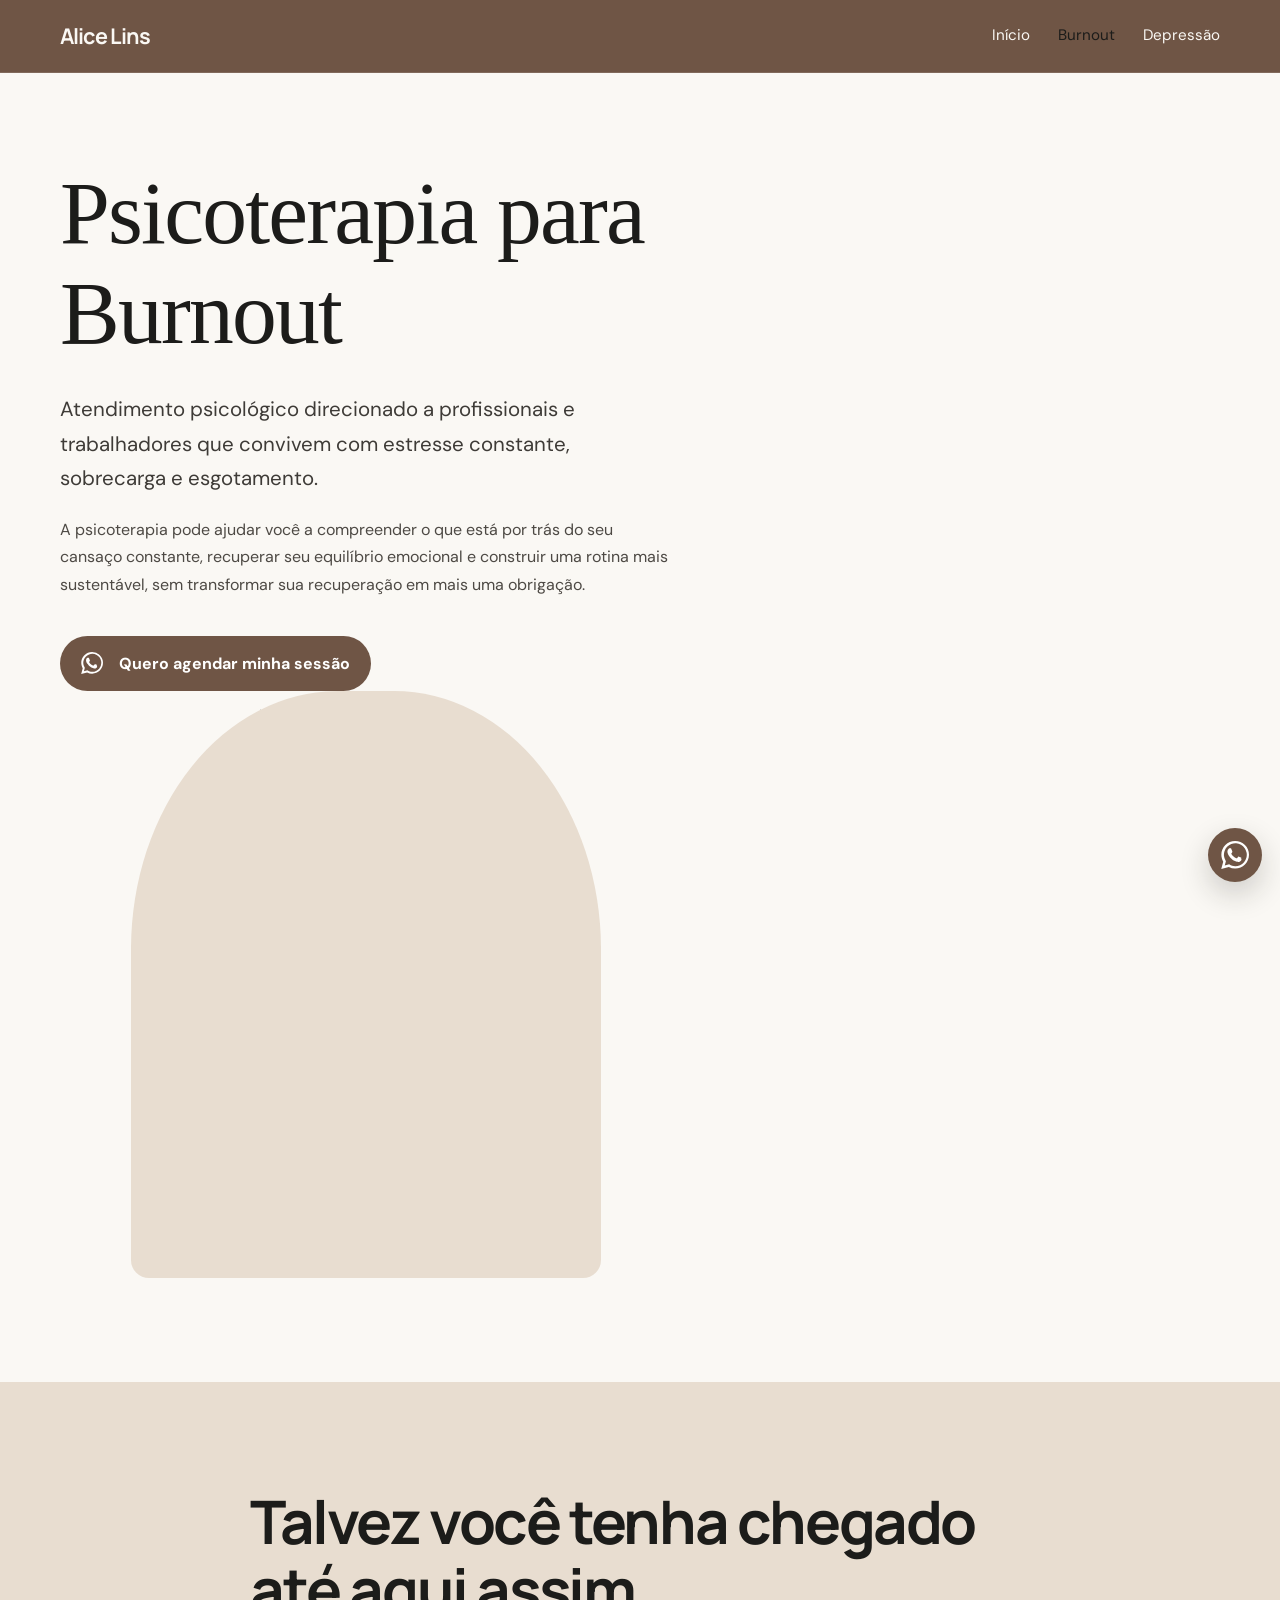
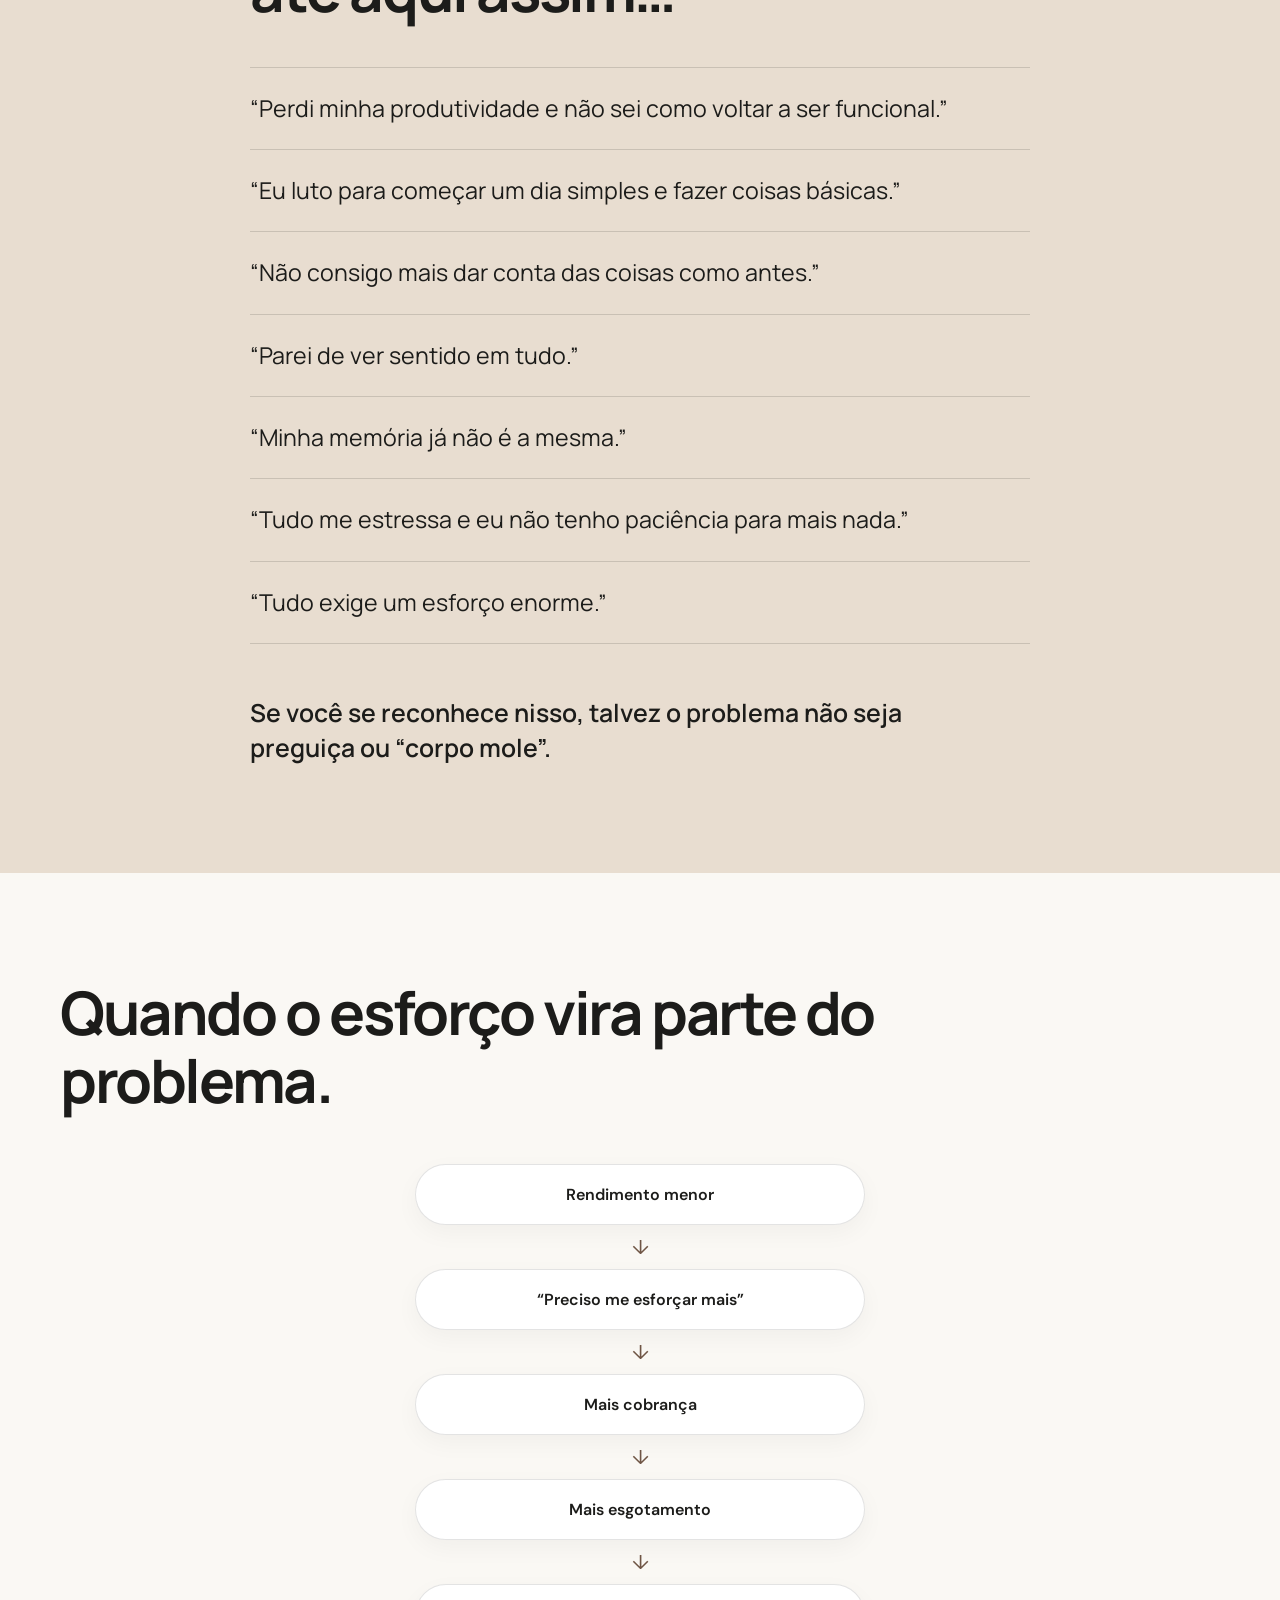
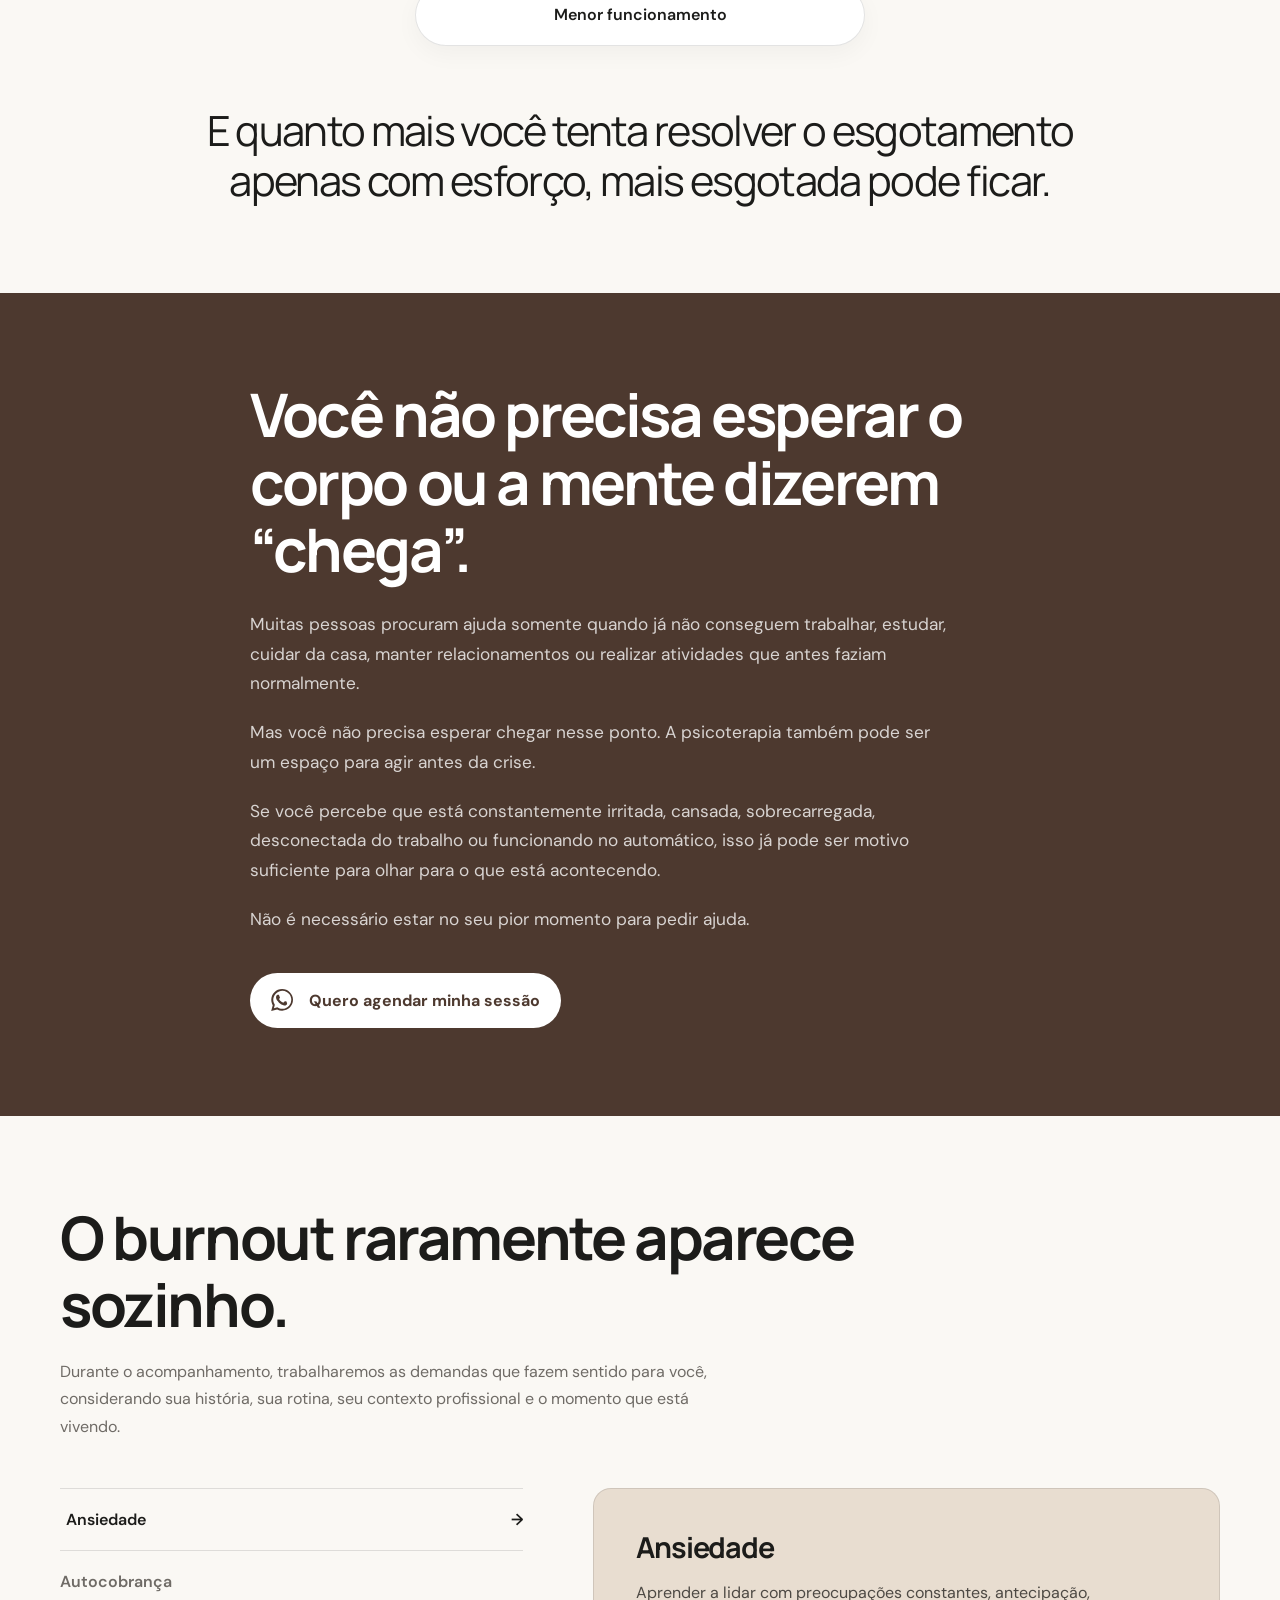
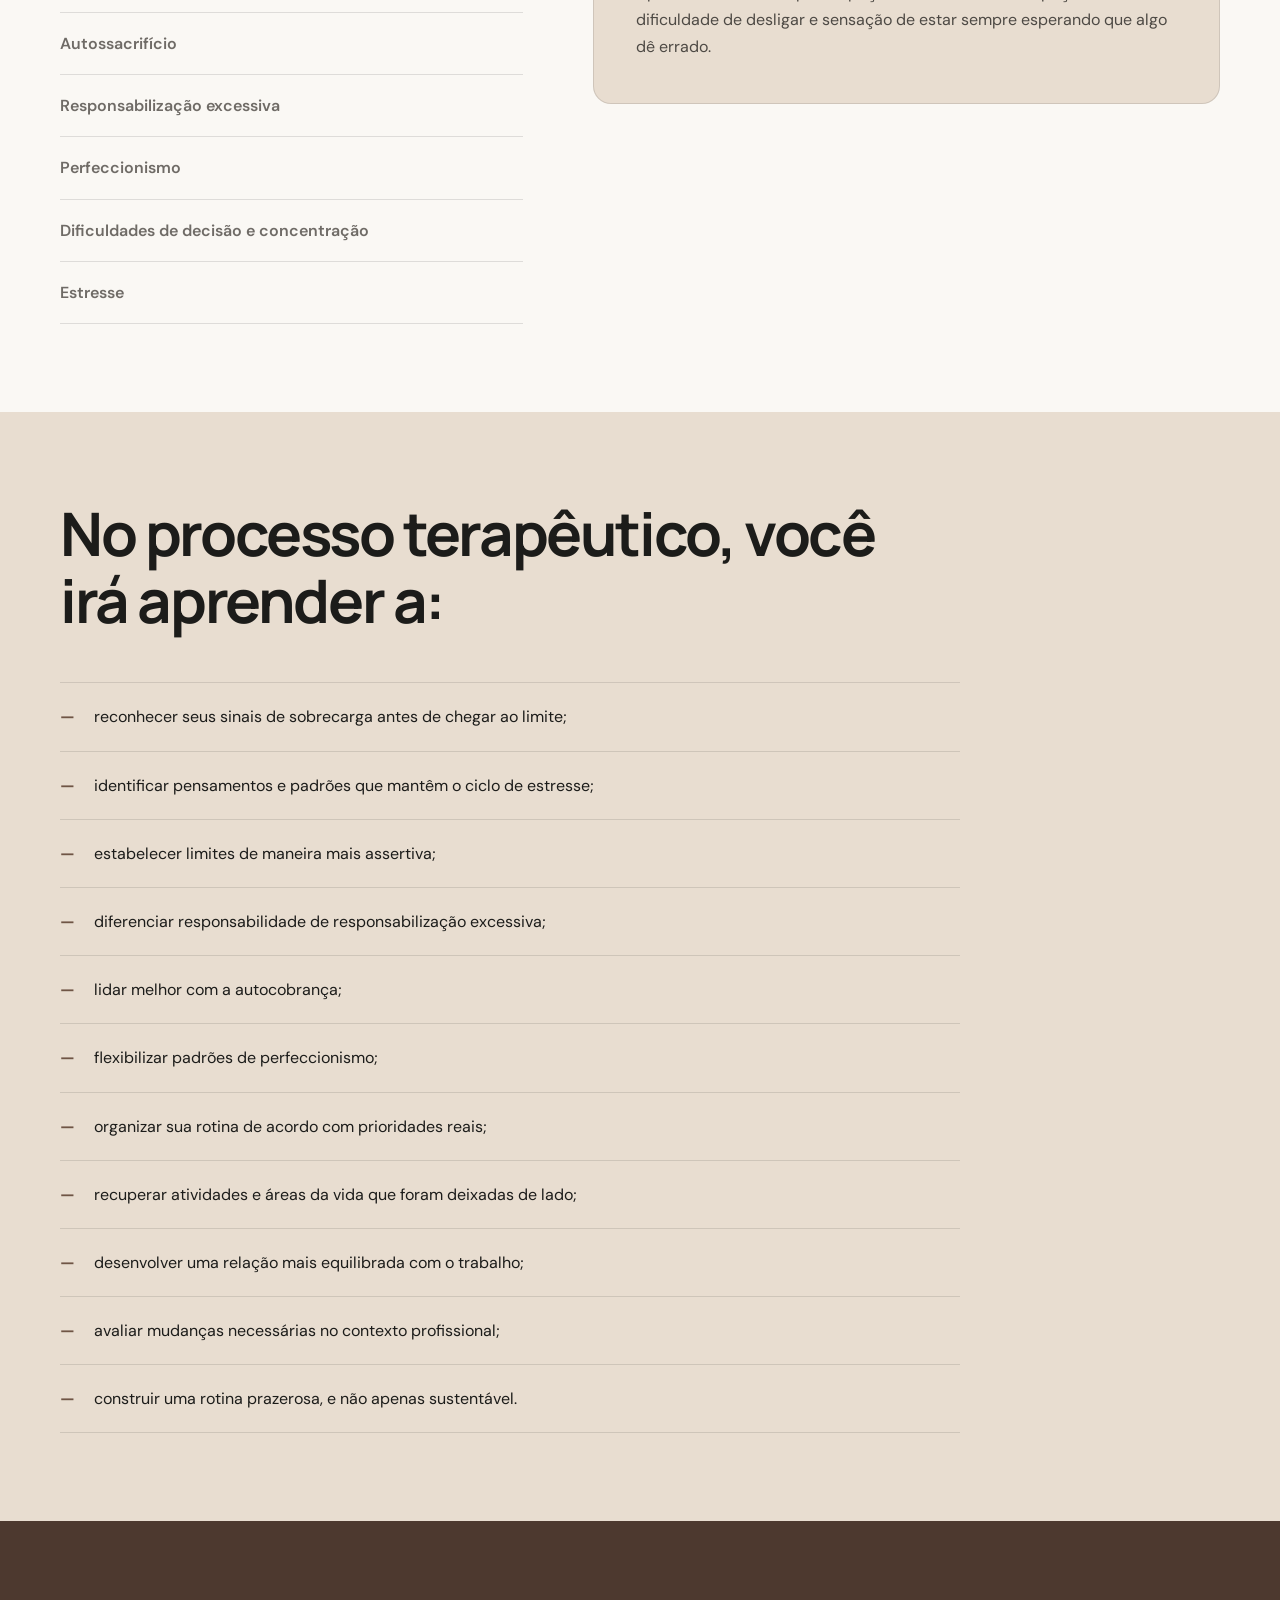
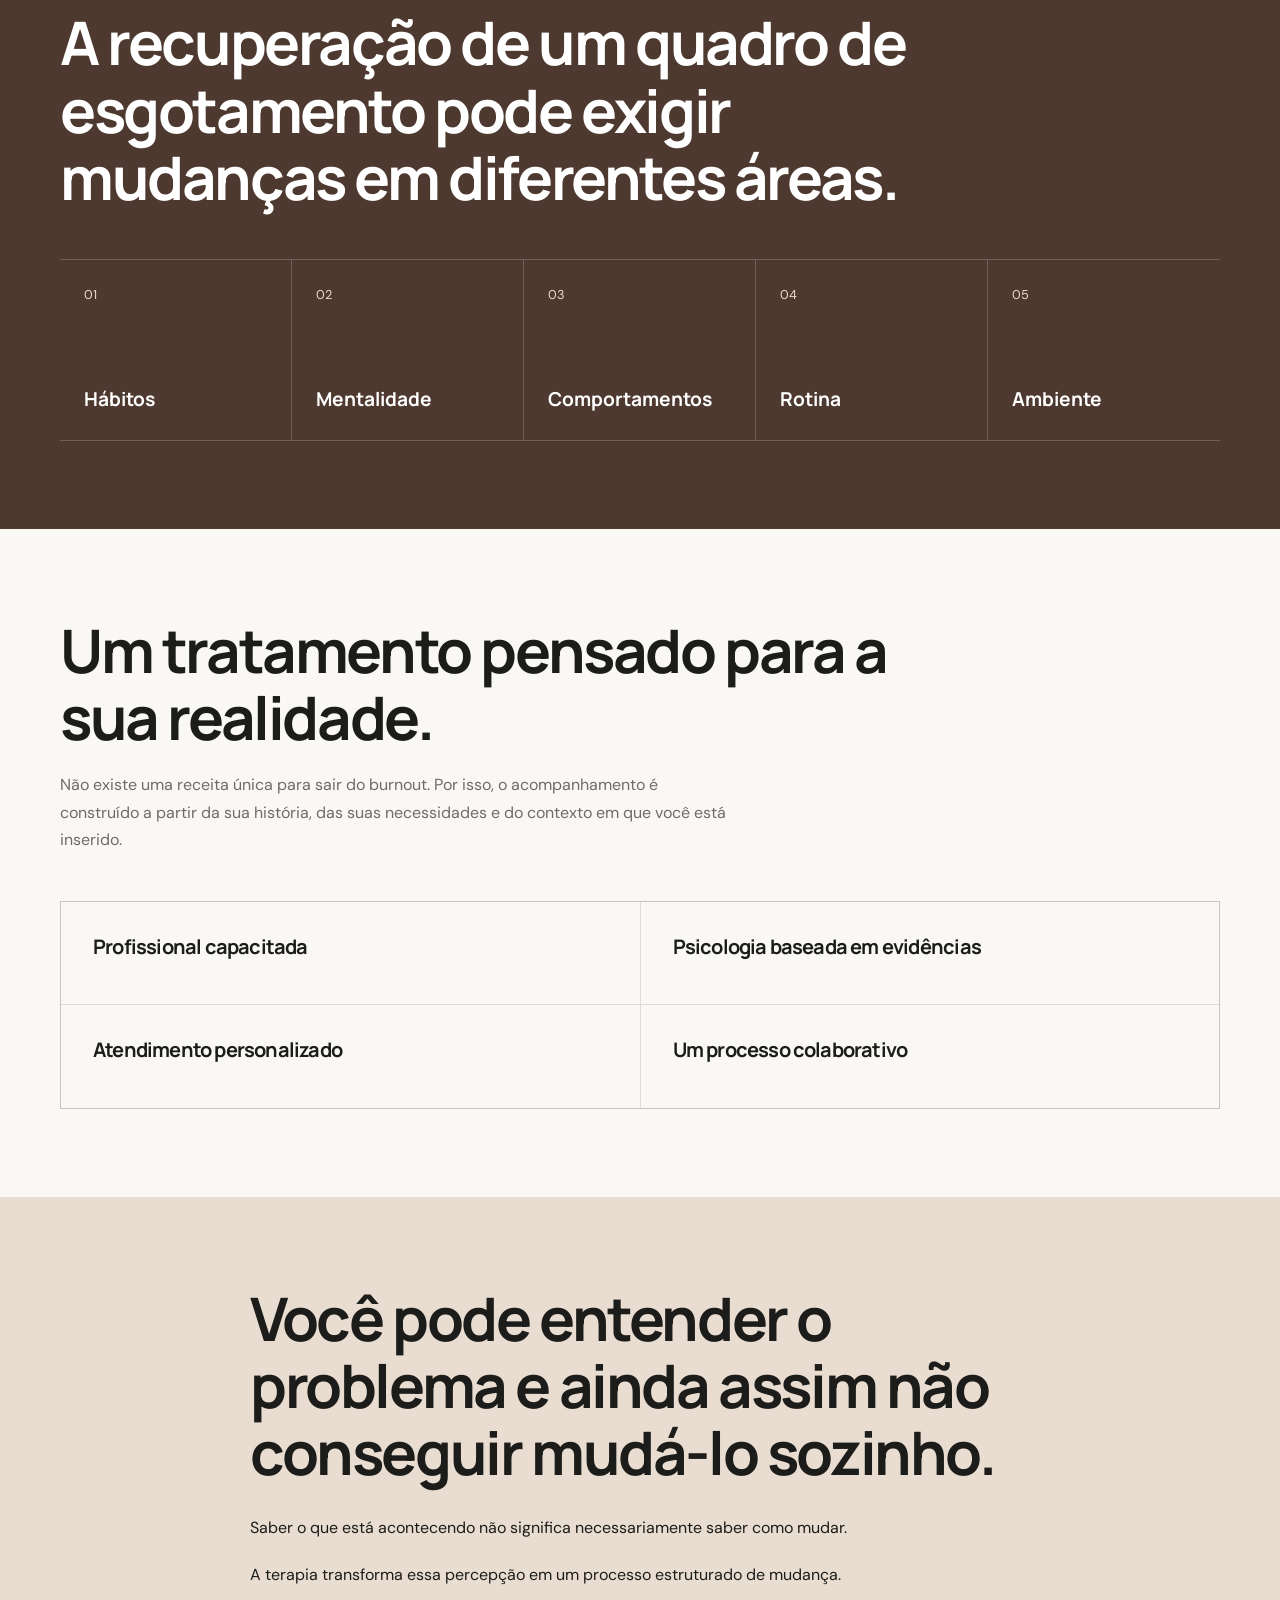
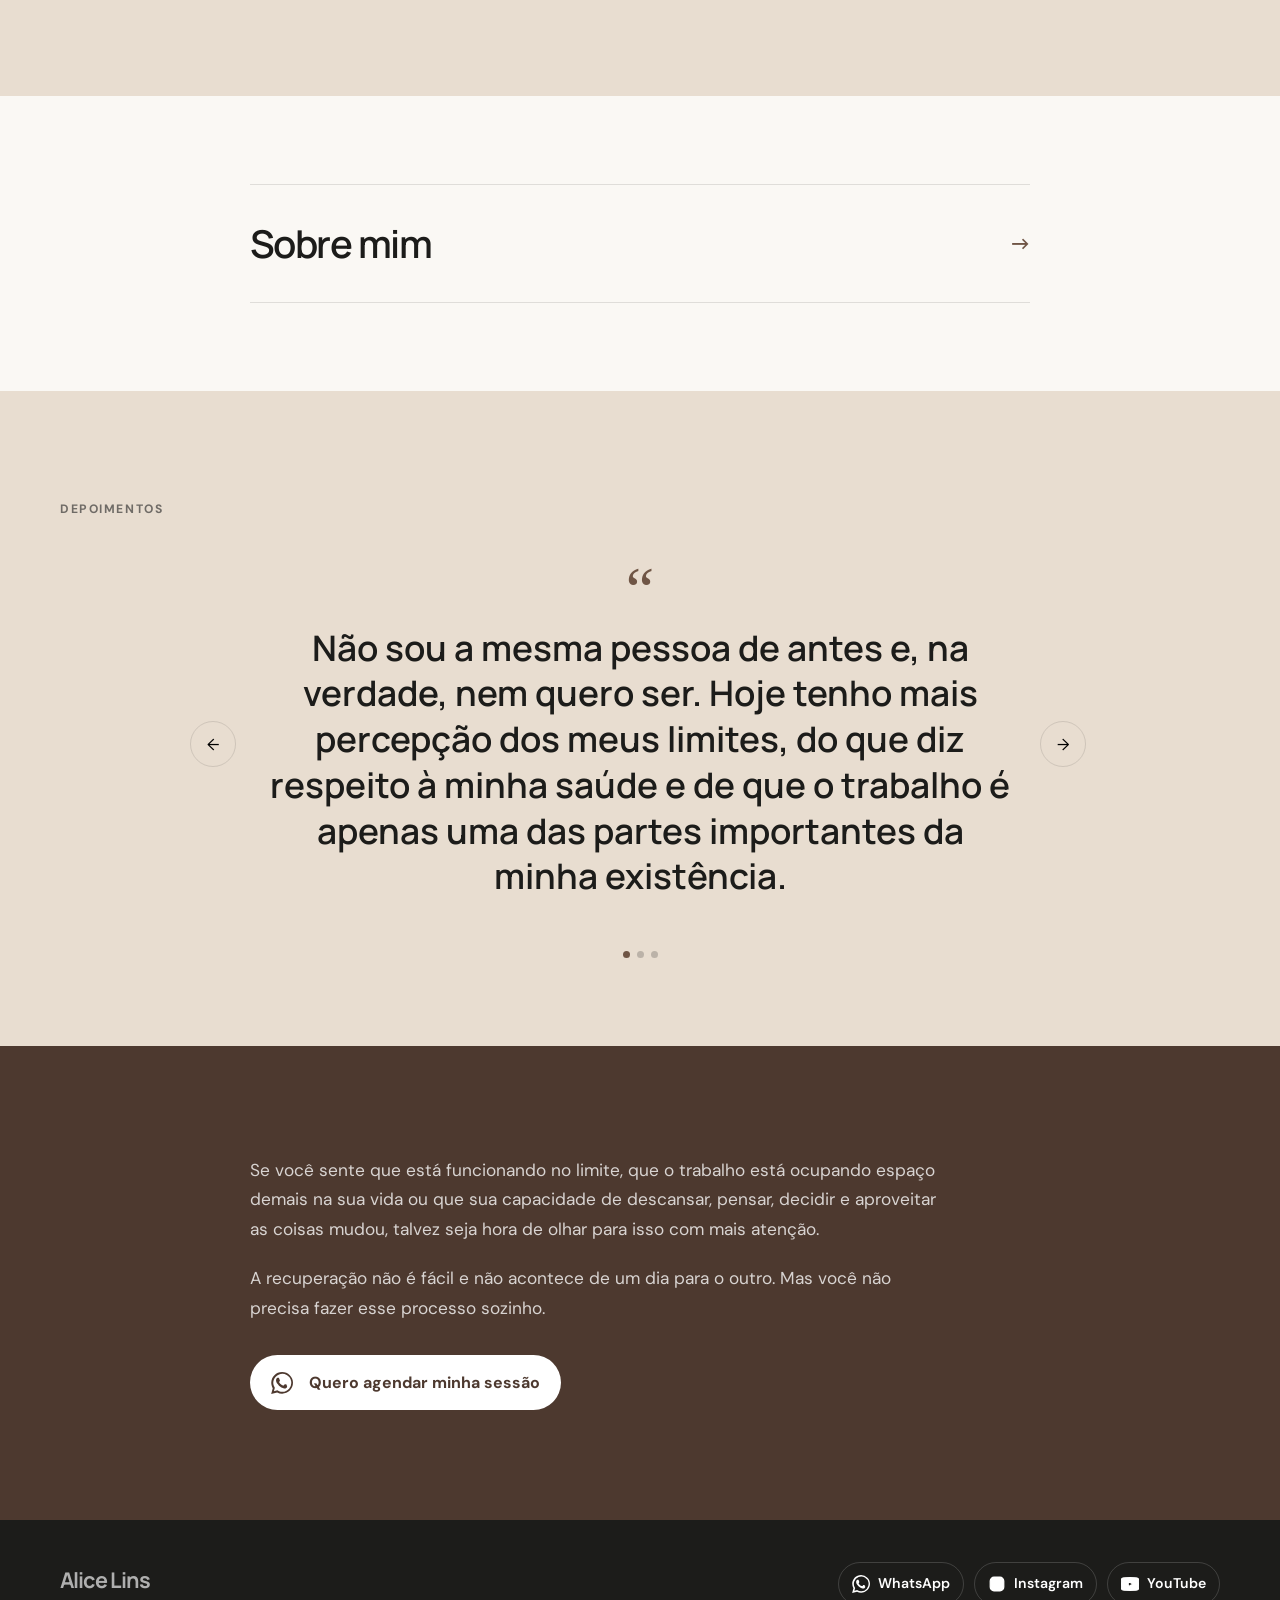
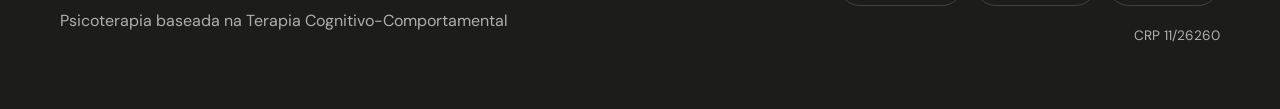
==== burnout.html @ 0c484d35 "Criando burnout.html e linkando o sobre mim" ====
<!doctype html>
<html lang="pt-BR">
<head>
  <meta charset="utf-8">
  <meta name="viewport" content="width=device-width, initial-scale=1">
  <meta name="description" content="Psicoterapia para profissionais e trabalhadores que convivem com estresse constante, sobrecarga e esgotamento.">
  <meta name="theme-color" content="#6F5545">
  <meta property="og:title" content="Psicóloga Alice | Psicoterapia para Burnout e Esgotamento">
  <meta property="og:description" content="Atendimento psicológico direcionado a profissionais e trabalhadores que convivem com estresse constante, sobrecarga e esgotamento.">
  <meta property="og:type" content="website">
  <meta property="og:locale" content="pt_BR">
  <title>Psicóloga Alice | Psicoterapia para Burnout e Esgotamento</title>
  <link rel="preconnect" href="https://fonts.googleapis.com">
  <link rel="preconnect" href="https://fonts.gstatic.com" crossorigin>
  <link href="https://fonts.googleapis.com/css2?family=DM+Sans:wght@400;500;600;700&family=Manrope:wght@500;600;700&display=swap" rel="stylesheet">
  <link rel="stylesheet" href="css/style.css">
  <!-- <link rel="icon" href="assets/favicon/favicon.svg" type="image/svg+xml"> -->
</head>
<body>
  <a class="skip-link" href="#conteudo">Pular para o conteúdo</a>

  <header class="site-header" id="inicio">
    <div class="container nav-wrap">
      <a class="brand" href="/" aria-label="Psicóloga Alice — início">Alice Lins</a>

      <button class="menu-toggle" type="button" aria-expanded="false" aria-controls="primary-nav" aria-label="Abrir menu">
        <span></span><span></span><span></span>
      </button>

      <nav
        class="primary-nav"
        id="primary-nav"
        aria-label="Navegação principal"
      >

        <a href="index.html">
          Início
        </a>

        <a
          class="active"
          href="/burnout"
          aria-current="page"
        >
          Burnout
        </a>

        <a href="/depressao">
          Depressão
        </a>

      </nav>
    </div>
  </header>

  <main id="conteudo">
    <section class="hero section section-offwhite" aria-labelledby="hero-title">
      <div class="container hero-grid">
        <div class="hero-copy reveal">
          <p class="eyebrow"></p>
          <h1 class="section-title cormorant-title" id="hero-title">Psicoterapia para Burnout</h1>
          <p class="lead">Atendimento psicológico direcionado a profissionais e trabalhadores que convivem com estresse constante, sobrecarga e esgotamento.</p>
          <p>A psicoterapia pode ajudar você a compreender o que está por trás do seu cansaço constante, recuperar seu equilíbrio emocional e construir uma rotina mais sustentável, sem transformar sua recuperação em mais uma obrigação.</p>
          
          <a class="button button-primary" data-whatsapp href="#">

            <svg class="whatsapp-icon" viewBox="0 0 24 24" aria-hidden="true">
              <path d="M20.5 3.5A11.8 11.8 0 0 0 12.1 0C5.6 0 .3 5.3.3 11.8c0 2.1.6 4.1 1.6 5.9L.2 24l6.5-1.7a11.8 11.8 0 0 0 5.4 1.3h.1c6.5 0 11.8-5.3 11.8-11.8 0-3.1-1.2-6.1-3.5-8.3ZM12.1 21.6c-1.7 0-3.4-.5-4.8-1.4l-.3-.2-3.8 1 1-3.7-.2-.3a9.8 9.8 0 1 1 8.1 4.6Zm5.4-7.3c-.3-.2-1.7-.9-2-.9-.3-.1-.5-.2-.7.2-.2.3-.8.9-1 1.1-.2.2-.4.2-.7.1-1.8-.9-3-1.6-4.2-3.6-.3-.5.3-.5.8-1.7.1-.2 0-.4 0-.6 0-.2-.7-1.6-.9-2.2-.2-.6-.5-.5-.7-.5h-.6c-.2 0-.6.1-.9.4-.3.3-1.1 1.1-1.1 2.7s1.1 3.1 1.3 3.3c.2.2 2.1 3.3 5.2 4.6 1.9.8 2.6.9 3.5.7.5-.1 1.7-.7 1.9-1.4.2-.7.2-1.3.1-1.4-.1-.1-.3-.2-.6-.3Z"/>
            </svg>

            <span>Quero agendar minha sessão</span>
          </a>

        <div class="hero-image-wrap reveal">
          <div class="hero-image-frame">
            <img src="assets/images/alice.jpg" alt="Alice, psicóloga" class="alice-photo" loading="eager">
            <div class="image-placeholder" aria-hidden="true">
              <span>alice.jpg</span>
              <small>Adicione a foto da Alice em<br>assets/images/alice.jpg</small>
            </div>
          </div>
        </div>
      </div>
    </section>

    <section class="section section-beige" id="identificacao" aria-labelledby="identificacao-title">
      <div class="container narrow">
        <p class="eyebrow"></p>
        <h2 id="identificacao-title">Talvez você tenha chegado até aqui assim…</h2>

        <div class="quote-list">
          <blockquote>“Perdi minha produtividade e não sei como voltar a ser funcional.”</blockquote>
          <blockquote>“Eu luto para começar um dia simples e fazer coisas básicas.”</blockquote>
          <blockquote>“Não consigo mais dar conta das coisas como antes.”</blockquote>
          <blockquote>“Parei de ver sentido em tudo.”</blockquote>
          <blockquote>“Minha memória já não é a mesma.”</blockquote>
          <blockquote>“Tudo me estressa e eu não tenho paciência para mais nada.”</blockquote>
          <blockquote>“Tudo exige um esforço enorme.”</blockquote>
        </div>

        <p class="closing-text">Se você se reconhece nisso, talvez o problema não seja preguiça ou “corpo mole”.</p>
      </div>
    </section>

    <section class="section section-offwhite" id="ciclo-esgotamento" aria-labelledby="ciclo-title">
      <div class="container">
        <div class="section-heading">
          <p class="eyebrow"></p>
          <h2 id="ciclo-title">Quando o esforço vira parte do problema.</h2>
        </div>

        <div class="cycle" aria-label="Ciclo do esgotamento">
          <div class="cycle-step">Rendimento menor</div>
          <div class="cycle-arrow" aria-hidden="true">↓</div>
          <div class="cycle-step">“Preciso me esforçar mais”</div>
          <div class="cycle-arrow" aria-hidden="true">↓</div>
          <div class="cycle-step">Mais cobrança</div>
          <div class="cycle-arrow" aria-hidden="true">↓</div>
          <div class="cycle-step">Mais esgotamento</div>
          <div class="cycle-arrow" aria-hidden="true">↓</div>
          <div class="cycle-step">Menor funcionamento</div>
        </div>

        <p class="statement">E quanto mais você tenta resolver o esgotamento apenas com esforço, mais esgotada pode ficar.</p>
      </div>
    </section>

    <section class="section section-dark" id="antes-da-crise" aria-labelledby="antes-title">
      <div class="container narrow">
        <h2 id="antes-title">Você não precisa esperar o corpo ou a mente dizerem “chega”.</h2>
        <br>
        <p>Muitas pessoas procuram ajuda somente quando já não conseguem trabalhar, estudar, cuidar da casa, manter relacionamentos ou realizar atividades que antes faziam normalmente.</p>
        <p>Mas você não precisa esperar chegar nesse ponto. A psicoterapia também pode ser um espaço para agir antes da crise.</p>
        <p>Se você percebe que está constantemente irritada, cansada, sobrecarregada, desconectada do trabalho ou funcionando no automático, isso já pode ser motivo suficiente para olhar para o que está acontecendo.</p>
        <p>Não é necessário estar no seu pior momento para pedir ajuda.</p>
        <a class="button button-light" data-whatsapp href="#">
          <svg class="whatsapp-icon" viewBox="0 0 24 24" aria-hidden="true">
            <path d="M20.5 3.5A11.8 11.8 0 0 0 12.1 0C5.6 0 .3 5.3.3 11.8c0 2.1.6 4.1 1.6 5.9L.2 24l6.5-1.7a11.8 11.8 0 0 0 5.4 1.3h.1c6.5 0 11.8-5.3 11.8-11.8 0-3.1-1.2-6.1-3.5-8.3ZM12.1 21.6c-1.7 0-3.4-.5-4.8-1.4l-.3-.2-3.8 1 1-3.7-.2-.3a9.8 9.8 0 1 1 8.1 4.6Zm5.4-7.3c-.3-.2-1.7-.9-2-.9-.3-.1-.5-.2-.7.2-.2.3-.8.9-1 1.1-.2.2-.4.2-.7.1-1.8-.9-3-1.6-4.2-3.6-.3-.5.3-.5.8-1.7.1-.2 0-.4 0-.6 0-.2-.7-1.6-.9-2.2-.2-.6-.5-.5-.7-.5h-.6c-.2 0-.6.1-.9.4-.3.3-1.1 1.1-1.1 2.7s1.1 3.1 1.3 3.3c.2.2 2.1 3.3 5.2 4.6 1.9.8 2.6.9 3.5.7.5-.1 1.7-.7 1.9-1.4.2-.7.2-1.3.1-1.4-.1-.1-.3-.2-.6-.3Z"/>
          </svg>

          <span>Quero agendar minha sessão</span>
        </a>
      </div>
    </section>

    <section class="section section-offwhite" id="temas" aria-labelledby="temas-title">
      <div class="container">
        <div class="section-heading">
          <h2 id="temas-title">O burnout raramente aparece sozinho.</h2>
          <p>Durante o acompanhamento, trabalharemos as demandas que fazem sentido para você, considerando sua história, sua rotina, seu contexto profissional e o momento que está vivendo.</p>
        </div>

        <div class="topics" data-topics>
          <div class="topic-list" role="tablist" aria-label="Temas trabalhados">
            <button class="topic-button active" role="tab" aria-selected="true" aria-controls="topic-panel-0" id="topic-tab-0" data-topic="0">Ansiedade</button>
            <button class="topic-button" role="tab" aria-selected="false" aria-controls="topic-panel-1" id="topic-tab-1" data-topic="1">Autocobrança</button>
            <button class="topic-button" role="tab" aria-selected="false" aria-controls="topic-panel-2" id="topic-tab-2" data-topic="2">Autossacrifício</button>
            <button class="topic-button" role="tab" aria-selected="false" aria-controls="topic-panel-3" id="topic-tab-3" data-topic="3">Responsabilização excessiva</button>
            <button class="topic-button" role="tab" aria-selected="false" aria-controls="topic-panel-4" id="topic-tab-4" data-topic="4">Perfeccionismo</button>
            <button class="topic-button" role="tab" aria-selected="false" aria-controls="topic-panel-5" id="topic-tab-5" data-topic="5">Dificuldades de decisão e concentração</button>
            <button class="topic-button" role="tab" aria-selected="false" aria-controls="topic-panel-6" id="topic-tab-6" data-topic="6">Estresse</button>
          </div>

          <div class="topic-panels">
            <article class="topic-panel active" id="topic-panel-0" role="tabpanel" aria-labelledby="topic-tab-0">
              <h3>Ansiedade</h3>
              <p>Aprender a lidar com preocupações constantes, antecipação, dificuldade de desligar e sensação de estar sempre esperando que algo dê errado.</p>
            </article>
            <article class="topic-panel" id="topic-panel-1" role="tabpanel" aria-labelledby="topic-tab-1" hidden>
              <h3>Autocobrança</h3>
              <p>Questionar a necessidade de estar sempre produzindo, fazendo mais e correspondendo às próprias expectativas.</p>
            </article>
            <article class="topic-panel" id="topic-panel-2" role="tabpanel" aria-labelledby="topic-tab-2" hidden>
              <h3>Autossacrifício</h3>
              <p>Reconhecer quando as necessidades de outras pessoas, do trabalho ou das responsabilidades ocupam constantemente o espaço que deveria existir para você.</p>
            </article>
            <article class="topic-panel" id="topic-panel-3" role="tabpanel" aria-labelledby="topic-tab-3" hidden>
              <h3>Responsabilização excessiva</h3>
              <p>Diferenciar aquilo que realmente está sob sua responsabilidade daquilo que você assumiu por medo, culpa ou necessidade de controle.</p>
            </article>
            <article class="topic-panel" id="topic-panel-4" role="tabpanel" aria-labelledby="topic-tab-4" hidden>
              <h3>Perfeccionismo</h3>
              <p>Construir uma relação mais flexível com erros, desempenho e expectativas, aprendendo que fazer bem não significa fazer tudo perfeitamente</p>
            </article>
            <article class="topic-panel" id="topic-panel-5" role="tabpanel" aria-labelledby="topic-tab-5" hidden>
              <h3>Dificuldades de decisão e concentração</h3>
              <p>Entender o impacto da sobrecarga sobre atenção, raciocínio e tomada de decisão e desenvolver estratégias para recuperar o funcionamento.</p>
            </article>
            <article class="topic-panel" id="topic-panel-6" role="tabpanel" aria-labelledby="topic-tab-6" hidden>
              <h3>Estresse</h3>
              <p>Identificar fontes de estresse, reduzir sobrecargas e desenvolver formas mais sustentáveis de responder às demandas da vida.</p>
            </article>
          </div>
        </div>
      </div>
    </section>

    <section class="section section-beige reflection" id="mudanca" aria-labelledby="mudanca-title">
      <div class="container">
        <div class="section-heading">
          <h2 id="mudanca-title">No processo terapêutico, você irá aprender a:</h2>
        </div>

        <ul class="check-list">
          <li>reconhecer seus sinais de sobrecarga antes de chegar ao limite;</li>
          <li>identificar pensamentos e padrões que mantêm o ciclo de estresse;</li>
          <li>estabelecer limites de maneira mais assertiva;</li>
          <li>diferenciar responsabilidade de responsabilização excessiva;</li>
          <li>lidar melhor com a autocobrança;</li>
          <li>flexibilizar padrões de perfeccionismo;</li>
          <li>organizar sua rotina de acordo com prioridades reais;</li>
          <li>recuperar atividades e áreas da vida que foram deixadas de lado;</li>
          <li>desenvolver uma relação mais equilibrada com o trabalho;</li>
          <li>avaliar mudanças necessárias no contexto profissional;</li>
          <li>construir uma rotina prazerosa, e não apenas sustentável.</li>
        </ul>
      </div>
    </section>

    <section class="section section-dark" id="areas" aria-labelledby="areas-title">
      <div class="container">
        <div class="section-heading light">
          <h2 id="areas-title">A recuperação de um quadro de esgotamento pode exigir mudanças em diferentes áreas.</h2>
        </div>

        <div class="areas-list">
          <div><span>01</span><strong>Hábitos</strong></div>
          <div><span>02</span><strong>Mentalidade</strong></div>
          <div><span>03</span><strong>Comportamentos</strong></div>
          <div><span>04</span><strong>Rotina</strong></div>
          <div><span>05</span><strong>Ambiente</strong></div>
        </div>
      </div>
    </section>

    <section class="section section-offwhite" id="tratamento" aria-labelledby="tratamento-title">
      <div class="container">
        <div class="section-heading">
          <h2 id="tratamento-title">Um tratamento pensado para a sua realidade.</h2>
          <p>Não existe uma receita única para sair do burnout. Por isso, o acompanhamento é construído a partir da sua história, das suas necessidades e do contexto em que você está inserido.</p>
        </div>

        <div class="treatment-grid">
          <article><h3>Profissional capacitada</h3></article>
          <article><h3>Psicologia baseada em evidências</h3></article>
          <article><h3>Atendimento personalizado</h3></article>
          <article><h3>Um processo colaborativo</h3></article>
        </div>
      </div>
    </section>

    <section class="section section-beige reflection" id="reflexao" aria-labelledby="reflexao-title">
      <div class="container narrow">
        <h2 id="reflexao-title">Você pode entender o problema e ainda assim não conseguir mudá-lo sozinho.</h2>
        <br>
        <p>Saber o que está acontecendo não significa necessariamente saber como mudar.</p>
        <p>A terapia transforma essa percepção em um processo estruturado de mudança.</p>
      </div>
    </section>

    <section
      class="section section-offwhite"
      id="sobre-alice"
      aria-labelledby="sobre-title"
    >

      <div class="container narrow">

        <a
          class="home-section-link"
          href="index.html#sobre-mim"
          id="sobre-title"
        >

          <span>
            Sobre mim
          </span>

          <span aria-hidden="true">
            →
          </span>

        </a>

      </div>

    </section>

    <section class="section section-beige" id="depoimentos" aria-labelledby="depoimentos-title">
      <div class="container">
        <div class="section-heading">
          <p class="eyebrow">Depoimentos</p>
        </div>

        <div class="testimonial" data-testimonial>
          <button
            class="testimonial-arrow prev"
            type="button"
            aria-label="Depoimento anterior"
          >
            ←
          </button>

          <div class="testimonial-content">
            <span class="testimonial-mark" aria-hidden="true">“</span>

            <blockquote id="testimonial-text"></blockquote>
          </div>

          <button
            class="testimonial-arrow next"
            type="button"
            aria-label="Próximo depoimento"
          >
            →
          </button>
        </div>

        <div
          class="testimonial-dots"
          aria-label="Navegação dos depoimentos"
        ></div>
    </section>

    <section class="section final-cta" id="cta" aria-labelledby="cta-title">
      <div class="container narrow">
        <p>Se você sente que está funcionando no limite, que o trabalho está ocupando espaço demais na sua vida ou que sua capacidade de descansar, pensar, decidir e aproveitar as coisas mudou, talvez seja hora de olhar para isso com mais atenção.</p>
        <p>A recuperação não é fácil e não acontece de um dia para o outro. Mas você não precisa fazer esse processo sozinho.</p>
        <a class="button button-light" data-whatsapp href="#">
          <svg class="whatsapp-icon" viewBox="0 0 24 24" aria-hidden="true">
            <path d="M20.5 3.5A11.8 11.8 0 0 0 12.1 0C5.6 0 .3 5.3.3 11.8c0 2.1.6 4.1 1.6 5.9L.2 24l6.5-1.7a11.8 11.8 0 0 0 5.4 1.3h.1c6.5 0 11.8-5.3 11.8-11.8 0-3.1-1.2-6.1-3.5-8.3ZM12.1 21.6c-1.7 0-3.4-.5-4.8-1.4l-.3-.2-3.8 1 1-3.7-.2-.3a9.8 9.8 0 1 1 8.1 4.6Zm5.4-7.3c-.3-.2-1.7-.9-2-.9-.3-.1-.5-.2-.7.2-.2.3-.8.9-1 1.1-.2.2-.4.2-.7.1-1.8-.9-3-1.6-4.2-3.6-.3-.5.3-.5.8-1.7.1-.2 0-.4 0-.6 0-.2-.7-1.6-.9-2.2-.2-.6-.5-.5-.7-.5h-.6c-.2 0-.6.1-.9.4-.3.3-1.1 1.1-1.1 2.7s1.1 3.1 1.3 3.3c.2.2 2.1 3.3 5.2 4.6 1.9.8 2.6.9 3.5.7.5-.1 1.7-.7 1.9-1.4.2-.7.2-1.3.1-1.4-.1-.1-.3-.2-.6-.3Z"/>
          </svg>

          <span>Quero agendar minha sessão</span>
        </a>
    </section>
  </main>

  <footer class="site-footer">
  <div class="container footer-grid">

    <div>
      <p class="brand footer-brand">Alice Lins</p>
      <p>Psicoterapia baseada na Terapia Cognitivo-Comportamental</p>
    </div>

    <div class="footer-actions">

      <div class="social-links" aria-label="Redes sociais">

        <!-- WhatsApp -->
        <a
          class="social-link"
          data-whatsapp
          href="#"
          aria-label="Falar com Alice pelo WhatsApp"
          title="WhatsApp"
        >
          <svg viewBox="0 0 24 24" aria-hidden="true">
            <path d="M20.5 3.5A11.8 11.8 0 0 0 12.1 0C5.6 0 .3 5.3.3 11.8c0 2.1.6 4.1 1.6 5.9L.2 24l6.5-1.7a11.8 11.8 0 0 0 5.4 1.3h.1c6.5 0 11.8-5.3 11.8-11.8 0-3.1-1.2-6.1-3.5-8.3ZM12.1 21.6c-1.7 0-3.4-.5-4.8-1.4l-.3-.2-3.8 1 1-3.7-.2-.3a9.8 9.8 0 1 1 8.1 4.6Zm5.4-7.3c-.3-.2-1.7-.9-2-.9-.3-.1-.5-.2-.7.2-.2.3-.8.9-1 1.1-.2.2-.4.2-.7.1-1.8-.9-3-1.6-4.2-3.6-.3-.5.3-.5.8-1.7.1-.2 0-.4 0-.6 0-.2-.7-1.6-.9-2.2-.2-.6-.5-.5-.7-.5h-.6c-.2 0-.6.1-.9.4-.3.3-1.1 1.1-1.1 2.7s1.1 3.1 1.3 3.3c.2.2 2.1 3.3 5.2 4.6 1.9.8 2.6.9 3.5.8.6-.1 1.7-.7 2-1.4.2-.7.2-1.3.1-1.4-.1-.1-.3-.2-.6-.3Z"/>
          </svg>
          <span>WhatsApp</span>
        </a>

        <!-- Instagram -->
        <a
          class="social-link"
          href="https://www.instagram.com/alicecomopsi?igsi=YWo5N3pkdmN0eGlt&utm_source=qr"
          target="_blank"
          rel="noopener noreferrer"
          aria-label="Instagram da Alice"
          title="Instagram"
        >
          <svg viewBox="0 0 24 24" aria-hidden="true">
            <rect x="3" y="3" width="18" height="18" rx="5" ry="5"></rect>
            <circle cx="12" cy="12" r="4"></circle>
            <circle cx="17.5" cy="6.5" r="1"></circle>
          </svg>
          <span>Instagram</span>
        </a>

        <!-- YouTube -->
        <a
          class="social-link"
          href="https://www.youtube.com/@alicemslins"
          target="_blank"
          rel="noopener noreferrer"
          aria-label="Canal da Alice no YouTube"
          title="YouTube"
        >
          <svg viewBox="0 0 24 24" aria-hidden="true">
            <path d="M23.5 6.2a3 3 0 0 0-2.1-2.1C19.5 3.6 12 3.6 12 3.6s-7.5 0-9.4.5A3 3 0 0 0 .5 6.2 31 31 0 0 0 0 12a31 31 0 0 0 .5 5.8 3 3 0 0 0 2.1 2.1c1.9.5 9.4.5 9.4.5s7.5 0 9.4-.5a3 3 0 0 0 2.1-2.1A31 31 0 0 0 24 12a31 31 0 0 0-.5-5.8ZM9.6 15.6V8.4l6.3 3.6-6.3 3.6Z"/>
          </svg>
          <span>YouTube</span>
        </a>

      </div>

      <p>CRP 11/26260</p>
    </div>

  </div>
</footer>

  <a
    class="whatsapp-float"
    data-whatsapp
    href="#"
    aria-label="Falar com Alice pelo WhatsApp"
    title="Falar pelo WhatsApp"
  >
    <svg viewBox="0 0 24 24" aria-hidden="true">
      <path d="M20.5 3.5A11.8 11.8 0 0 0 12.1 0C5.6 0 .3 5.3.3 11.8c0 2.1.6 4.1 1.6 5.9L.2 24l6.5-1.7a11.8 11.8 0 0 0 5.4 1.3h.1c6.5 0 11.8-5.3 11.8-11.8 0-3.1-1.2-6.1-3.5-8.3ZM12.1 21.6c-1.7 0-3.4-.5-4.8-1.4l-.3-.2-3.8 1 1-3.7-.2-.3a9.8 9.8 0 1 1 8.1 4.6Zm5.4-7.3c-.3-.2-1.7-.9-2-.9-.3-.1-.5-.2-.7.2-.2.3-.8.9-1 1.1-.2.2-.4.2-.7.1-1.8-.9-3-1.6-4.2-3.6-.3-.5.3-.5.8-1.7.1-.2 0-.4 0-.6 0-.2-.7-1.6-.9-2.2-.2-.6-.5-.5-.7-.5h-.6c-.2 0-.6.1-.9.4-.3.3-1.1 1.1-1.1 2.7s1.1 3.1 1.3 3.3c.2.2 2.1 3.3 5.2 4.6 1.9.8 2.6.9 3.5.7.5-.1 1.7-.7 1.9-1.4.2-.7.2-1.3.1-1.4-.1-.1-.3-.2-.6-.3Z"/>
    </svg>
  </a>

  <script src="js/script.js" defer></script>
</body>
</html>
---- css/style.css ----
@import url('https://fonts.googleapis.com/css2?family=Caveat:wght@500;600;700&display=swap');
@import url('https://fonts.googleapis.com/css2?family=Cormorant+Garamond:wght@400;500;600&display=swa');



:root {
  --coffee: #6F5545;
  --coffee-dark: #4D392F;
  --beige: #E8DDD0;
  --off-white: #FAF8F4;
  --light-gray: #E9E7E3;
  --black: #1C1C1A;
  --gray: #6F6B66;
  --white: #FFFFFF;
  --border: rgba(28, 28, 26, 0.12);
  --shadow: 0 18px 50px rgba(28, 28, 26, 0.08);
  --radius: 18px;
  --max-width: 1160px;
  --narrow-width: 780px;
}

*,
*::before,
*::after {
  box-sizing: border-box;
}

html {
  scroll-behavior: smooth;
}

body {
  margin: 0;
  background: var(--off-white);
  color: var(--black);
  font-family: "DM Sans", system-ui, -apple-system, BlinkMacSystemFont, "Segoe UI", sans-serif;
  line-height: 1.7;
  text-rendering: optimizeLegibility;
}

body.menu-open {
  overflow: hidden;
}

img {
  display: block;
  max-width: 100%;
}

a {
  color: inherit;
}

button,
a {
  -webkit-tap-highlight-color: transparent;
}

button {
  font: inherit;
}

.burnout-title {
  font-family: "", cursive;
  font-weight: 600;
  letter-spacing: 0.01em;
}

.cormorant-title {
  font-family: "", serif;
  font-weight: 500;
  letter-spacing: -0.02em;
}

:focus-visible {
  outline: 3px solid var(--coffee);
  outline-offset: 4px;
}

.skip-link {
  position: fixed;
  top: 12px;
  left: 12px;
  z-index: 1000;
  padding: 10px 14px;
  background: var(--black);
  color: var(--white);
  transform: translateY(-160%);
  transition: transform 180ms ease;
}

.skip-link:focus {
  transform: translateY(0);
}

.container {
  width: min(var(--max-width), calc(100% - 40px));
  margin-inline: auto;
}

.narrow {
  width: min(var(--narrow-width), calc(100% - 40px));
  margin-inline: auto;
}

.section {
  padding: 88px 0;
}

.section-offwhite {
  background: var(--off-white);
}

.section-beige {
  background: var(--beige);
}

.section-dark,
.final-cta {
  background: var(--coffee-dark);
  color: var(--white);
}

.site-header {
  position: sticky;
  top: 0;
  z-index: 110;

  height: var(--header-height);

  background: var(--coffee);
  color: var(--off-white);

  border-bottom: 1px solid rgba(255, 255, 255, 0.12);
}

.nav-wrap {
  min-height: 72px;
  display: flex;
  align-items: center;
  justify-content: space-between;
}

.brand {
  text-decoration: none;
  font-family: "Manrope", sans-serif;
  font-weight: 700;
  letter-spacing: -0.04em;
  font-size: 1.35rem;
  color: var(--off-white);
}

/* =========================================================
   LINK PARA O SOBRE NA PÁGINA DE BURNOUT
========================================================= */

.home-section-link {
  display: flex;
  align-items: center;
  justify-content: space-between;

  width: 100%;

  padding: 26px 0;

  border-top: 1px solid var(--border);
  border-bottom: 1px solid var(--border);

  color: var(--black);

  font-family: "Manrope", sans-serif;
  font-size: clamp(1.5rem, 4vw, 2.4rem);
  font-weight: 600;
  letter-spacing: -0.04em;

  text-decoration: none;

  transition:
    color 180ms ease,
    padding 180ms ease;
}

.home-section-link:hover {
  color: var(--coffee);
  padding-left: 8px;
  padding-right: 8px;
}

.home-section-link span:last-child {
  color: var(--coffee);
  font-size: 1.4rem;
}

.primary-nav {
  display: flex;
  gap: 28px;
  align-items: center;
}

.primary-nav a {
  position: relative;
  padding: 8px 0;
  color: var(--off-white);
  text-decoration: none;
  font-size: 0.95rem;
}

.primary-nav a:hover,
.primary-nav a.active {
  color: var(--black);
}

.primary-nav a.active::after {
  content: "";
  position: absolute;
  left: 0;
  right: 0;
  bottom: 2px;
  height: 1px;
  background: var(--coffee);
}

.menu-toggle {
  display: none;

  width: 58px;
  height: 58px;

  padding: 0;
  border: 0;
  border-radius: 12px;

  background: transparent;
  color: var(--off-white);

  cursor: pointer;

  align-items: center;
  justify-content: center;
}

.menu-toggle span {
  display: block;

  width: 32px;
  height: 3px;

  margin: 5px 0;

  background: currentColor;
  border-radius: 999px;

  transition:
    transform 180ms ease,
    opacity 180ms ease;
}

.hero {
  padding-top: 72px;
  padding-bottom: 104px;
}

.hero-grid {
  display: grid;
  gap: 48px;
  align-items: center;
}

.hero-copy {
  max-width: 700px;
}

.eyebrow {
  margin: 0 0 18px;
  color: var(--coffee);
  font-size: 0.76rem;
  font-weight: 700;
  letter-spacing: 0.13em;
  text-transform: uppercase;
}

.eyebrow-light {
  color: var(--beige);
}

h1,
h2,
h3 {
  margin: 0;
  font-family: "Manrope", sans-serif;
  line-height: 1.12;
  letter-spacing: -0.04em;
}

h1 {
  max-width: 780px;
  font-size: clamp(2.55rem, 8vw, 5.6rem);
}

h2 {
  max-width: 850px;
  font-size: clamp(2rem, 5vw, 3.75rem);
}

h3 {
  font-size: 1.25rem;
}

p {
  margin: 0 0 20px;
}

.lead {
  margin-top: 28px;
  font-size: clamp(1.08rem, 2vw, 1.28rem);
  color: #3E3B37;
}

.hero-copy > p:not(.eyebrow):not(.lead) {
  max-width: 680px;
  color: #4D4944;
}

.button {
  display: inline-flex;
  align-items: center;
  justify-content: center;
  gap: 16px;
  min-height: 52px;
  margin-top: 18px;
  padding: 13px 20px;
  border-radius: 999px;
  border: 1px solid transparent;
  text-decoration: none;
  font-weight: 700;
  transition: transform 180ms ease, background-color 180ms ease, border-color 180ms ease;
}

.button .whatsapp-icon {
  width: 22px;
  height: 22px;
  flex-shrink: 0;
  fill: currentColor;
}

.button:hover {
  transform: translateY(-2px);
}

.button-primary {
  background: var(--coffee);
  color: var(--white);
}

.button-primary:hover {
  background: var(--coffee-dark);
}

.button-light {
  background: var(--white);
  color: var(--coffee-dark);
}

.hero-image-wrap {
  display: flex;
  justify-content: center;
}

.hero-image-frame {
  position: relative;
  width: min(100%, 470px);
  aspect-ratio: 4 / 5;
  overflow: hidden;
  background: var(--beige);
  border-radius: 44% 44% 18px 18px;
}

.alice-photo {
  width: 100%;
  height: 100%;
  object-fit: cover;
}

.image-placeholder {
  position: absolute;
  inset: 0;
  display: flex;
  flex-direction: column;
  align-items: center;
  justify-content: center;
  gap: 8px;
  padding: 30px;
  text-align: center;
  background: linear-gradient(145deg, #ded0c1, #f2ebe3);
  color: var(--coffee-dark);
}

.image-placeholder span {
  font-family: "Manrope", sans-serif;
  font-weight: 700;
}

.image-placeholder small {
  line-height: 1.5;
}

.hero-image-frame:has(.alice-photo[src*="alice.jpg"]) .image-placeholder {
  display: none;
}

.section-heading {
  margin-bottom: 48px;
}

.section-heading > p:last-child {
  max-width: 680px;
  margin-top: 20px;
  color: var(--gray);
}

.section-heading.light > p:last-child {
  color: rgba(255, 255, 255, 0.72);
}

.quote-list {
  margin: 44px 0 52px;
  border-top: 1px solid rgba(28, 28, 26, 0.15);
}

.quote-list blockquote {
  margin: 0;
  padding: 25px 0;
  border-bottom: 1px solid rgba(28, 28, 26, 0.15);
  font-family: "Manrope", sans-serif;
  font-size: clamp(1.1rem, 2.4vw, 1.45rem);
  line-height: 1.35;
}

.closing-text {
  max-width: 760px;
  margin-top: 40px;
  font-size: clamp(1.15rem, 2.5vw, 1.55rem);
  font-family: "Manrope", sans-serif;
  font-weight: 600;
  line-height: 1.4;
}

.cycle {
  max-width: 680px;
  margin: 50px auto 40px;
  display: grid;
  justify-items: center;
}

.cycle-step {
  width: min(100%, 450px);
  padding: 16px 20px;
  text-align: center;
  border: 1px solid var(--border);
  background: var(--white);
  border-radius: 999px;
  font-weight: 600;
  box-shadow: 0 8px 24px rgba(28, 28, 26, 0.04);
}

.cycle-arrow {
  padding: 5px 0;
  color: var(--coffee);
  font-size: 1.25rem;
}

.statement {
  max-width: 900px;
  margin: 60px auto 0;
  text-align: center;
  font-family: "Manrope", sans-serif;
  font-size: clamp(1.5rem, 4vw, 2.6rem);
  line-height: 1.2;
  font-weight: 400;
  letter-spacing: -0.04em;
}

.statement-small {
  margin-top: 36px;
  text-align: left;
  font-family: "DM Sans", sans-serif;
  font-size: clamp(1.05rem, 2vw, 1.25rem);
  line-height: 1.75;
  font-weight: 400;
  letter-spacing: normal;
}

.statement-highlight {
  margin-top: 48px;
  margin-bottom: 30px;
  padding: 24px 0;
  border-top: 1px solid rgba(77, 57, 47, 0.25);
  border-bottom: 1px solid rgba(77, 57, 47, 0.25);

  font-family: "Manrope", sans-serif;
  font-size: clamp(1.35rem, 3vw, 2rem);
  font-weight: 700;
  line-height: 1.3;
  color: var(--coffee-dark);
}

.statement-normal {
  margin-top: 24px;
}

.section-dark .narrow p:not(.eyebrow),
.final-cta p:not(.eyebrow) {
  max-width: 700px;
  color: rgba(255, 255, 255, 0.78);
  font-size: 1.08rem;
}

.topics {
  display: grid;
  grid-template-columns: 0.85fr 1.15fr;
  gap: 70px;
  align-items: stretch;
}

.topic-list {
  display: flex;
  flex-direction: column;
  border-top: 1px solid var(--border);
}

.topic-button {
  position: relative;
  padding: 17px 34px 17px 0;
  border: 0;
  border-bottom: 1px solid var(--border);
  background: transparent;
  color: var(--gray);
  text-align: left;
  cursor: pointer;
  font-weight: 600;
  transition: color 180ms ease, padding 180ms ease;
}

.topic-button::after {
  content: "→";
  position: absolute;
  right: 4px;
  opacity: 0;
  transition: opacity 180ms ease, right 180ms ease;
}

.topic-button:hover,
.topic-button.active {
  color: var(--black);
  padding-left: 6px;
}

.topic-button.active::after {
  right: 0;
  opacity: 1;
}

.topic-panel {
  min-height: 0;
  padding: 42px;
  border: 1px solid var(--border);
  background: var(--beige);
  border-radius: var(--radius);
}

.topic-panel[hidden] {
  display: none;
}

.panel-number {
  display: block;
  margin-bottom: 80px;
  color: var(--coffee);
  font-size: 0.8rem;
  font-weight: 700;
}

.topic-panel h3 {
  margin-bottom: 16px;
  font-size: 1.8rem;
}

.topic-panel p {
  margin: 0;
  color: #4D4944;
}

.examples {
  margin: 40px 0;
  border-top: 1px solid rgba(28, 28, 26, 0.15);
}

.examples p {
  margin: 0;
  padding: 17px 0;
  border-bottom: 1px solid rgba(28, 28, 26, 0.15);
}

.check-list {
  max-width: 900px;
  margin: 0;
  padding: 0;
  list-style: none;
  border-top: 1px solid var(--border);
}

.check-list li {
  position: relative;
  padding: 20px 0 20px 34px;
  border-bottom: 1px solid var(--border);
}

.check-list li::before {
  content: "—";
  position: absolute;
  left: 0;
  color: var(--coffee);
  font-weight: 700;
}

.areas-list {
  display: grid;
  grid-template-columns: repeat(5, 1fr);
  border-top: 1px solid rgba(255, 255, 255, 0.2);
  border-bottom: 1px solid rgba(255, 255, 255, 0.2);
}

.areas-list > div {
  min-height: 180px;
  padding: 24px;
  display: flex;
  flex-direction: column;
  justify-content: space-between;
  border-right: 1px solid rgba(255, 255, 255, 0.2);
}

.areas-list > div:last-child {
  border-right: 0;
}

.areas-list span {
  color: var(--beige);
  font-size: 0.8rem;
}

.areas-list strong {
  font-family: "Manrope", sans-serif;
  font-size: 1.2rem;
}

.light-text {
  color: rgba(255, 255, 255, 0.8);
}

.treatment-grid {
  display: grid;
  grid-template-columns: repeat(2, 1fr);
  gap: 1px;
  background: var(--border);
  border: 1px solid var(--border);
}

.treatment-grid article {
  min-height: 0;
  padding: 34px 32px;
  background: var(--off-white);
  display: flex;
  align-items: flex-end;
}

.treatment-grid h3 {
  margin: 0;
}

.treatment-grid span {
  display: block;
  margin-bottom: 60px;
  color: var(--coffee);
  font-size: 0.8rem;
  font-weight: 700;
}

.treatment-grid h3 {
  margin-bottom: 12px;
}

.treatment-grid p {
  color: var(--gray);
}

.reflection h2 {
  max-width: 820px;
}

.big-emphasis {
  margin: 60px 0;
  font-family: "Manrope", sans-serif;
  font-size: clamp(1.4rem, 3.2vw, 2.4rem);
  font-weight: 400;
  line-height: 1.3;
  letter-spacing: -0.04em;
}

.about-grid {
  display: grid;
  grid-template-columns: 1.05fr 0.95fr;
  gap: 80px;
  align-items: center;
}

.prose {
  max-width: 650px;
  margin-top: 28px;
  color: #4D4944;
}

/* =========================================================
   HOME
========================================================= */

/* ---------------------------------------------------------
   Cards de acompanhamento
--------------------------------------------------------- */

.home-treatment-grid {
  display: grid;
  grid-template-columns: repeat(2, 1fr);
  gap: 1px;
  background: var(--border);
  border: 1px solid var(--border);
}

.home-treatment-card {
  position: relative;

  min-height: 320px;
  padding: 32px;

  display: flex;
  flex-direction: column;
  justify-content: space-between;

  background: var(--off-white);

  text-decoration: none;

  transition:
    transform 180ms ease,
    background-color 180ms ease;
}

.home-treatment-card:hover {
  background: var(--white);
}

.home-treatment-card-featured {
  color: var(--black);
}

.home-treatment-card-featured:hover {
  transform: translateY(-3px);
}

.home-treatment-card-disabled {
  color: var(--gray);
}

.home-card-number {
  color: var(--coffee);
  font-size: 0.8rem;
  font-weight: 700;
  letter-spacing: 0.05em;
}

.home-treatment-card h3 {
  margin-bottom: 14px;
  font-size: clamp(1.5rem, 3vw, 2.2rem);
}

.home-treatment-card p {
  max-width: 500px;
  margin: 0;
  color: var(--gray);
}

.home-card-arrow {
  align-self: flex-end;

  display: grid;
  place-items: center;

  width: 44px;
  height: 44px;

  border: 1px solid var(--border);
  border-radius: 50%;

  color: var(--coffee);
  font-size: 1.2rem;
}

.home-card-label {
  align-self: flex-start;

  padding: 6px 12px;

  border: 1px solid var(--border);
  border-radius: 999px;

  color: var(--gray);
  font-size: 0.78rem;
  font-weight: 600;
}


/* ---------------------------------------------------------
   YouTube
--------------------------------------------------------- */

.youtube-grid {
  display: grid;
  grid-template-columns: repeat(3, 1fr);
  gap: 24px;
}

.youtube-card {
  overflow: hidden;

  background: var(--white);
  border: 1px solid var(--border);
  border-radius: var(--radius);

  box-shadow: var(--shadow);
}

.youtube-video {
  position: relative;

  width: 100%;
  aspect-ratio: 16 / 9;

  background: var(--black);
}

.youtube-video iframe {
  position: absolute;

  inset: 0;

  width: 100%;
  height: 100%;

  border: 0;
}

.content-link-wrap {
  margin-top: 28px;
}

.text-link {
  display: inline-flex;
  align-items: center;
  gap: 8px;

  color: var(--coffee-dark);

  font-weight: 700;
  text-decoration: none;

  border-bottom: 1px solid currentColor;
  padding-bottom: 3px;
}

.text-link:hover {
  color: var(--coffee);
}


/* ---------------------------------------------------------
   Instagram
--------------------------------------------------------- */

.instagram-feature {
  display: grid;
  grid-template-columns: 1fr auto;
  align-items: center;
  gap: 50px;

  padding: 50px;

  background: var(--off-white);
  border: 1px solid var(--border);
  border-radius: var(--radius);

  box-shadow: var(--shadow);
}

.instagram-handle {
  display: inline-block;

  margin-bottom: 18px;

  color: var(--coffee);

  font-size: 0.82rem;
  font-weight: 700;
  letter-spacing: 0.05em;
}

.instagram-feature h3 {
  max-width: 650px;
  margin-bottom: 16px;

  font-size: clamp(1.7rem, 4vw, 2.8rem);
}

.instagram-feature p {
  max-width: 650px;
  margin: 0;

  color: var(--gray);
}

.instagram-button {
  width: auto;
  white-space: nowrap;
}

.social-icon {
  width: 21px;
  height: 21px;

  fill: none;
  stroke: currentColor;
  stroke-width: 1.8;
}


/* ---------------------------------------------------------
   Ícones dos botões WhatsApp
--------------------------------------------------------- */

.whatsapp-icon {
  width: 22px;
  height: 22px;

  flex: 0 0 auto;

  fill: currentColor;
}


/* ---------------------------------------------------------
   Ajuste do Sobre
--------------------------------------------------------- */

#sobre-mim .prose p {
  max-width: 680px;
}

#sobre-mim .prose p:last-child {
  margin-bottom: 0;
}


/* ---------------------------------------------------------
   WhatsApp flutuante
--------------------------------------------------------- */

.whatsapp-float svg {
  width: 28px;
  height: 28px;

  fill: currentColor;
}

.about-photo-wrap {
  width: min(100%, 440px);
  justify-self: end;
  aspect-ratio: 4 / 5;
  overflow: hidden;
  border-radius: 20px;
  background: var(--beige);
}

.testimonial {
  display: grid;
  grid-template-columns: 50px 1fr 50px;
  gap: 24px;
  align-items: center;
  max-width: 900px;
  margin: 0 auto;
}

.testimonial-content {
  text-align: center;
}

.testimonial-mark {
  display: block;
  margin-bottom: 12px;
  color: var(--coffee);
  font-family: Georgia, serif;
  font-size: 4rem;
  line-height: 0.7;
}

.testimonial blockquote {
  margin: 0 auto 22px;
  font-family: "Manrope", sans-serif;
  font-size: clamp(1.35rem, 3.5vw, 2.2rem);
  font-weight: 600;
  line-height: 1.3;
}

.testimonial-author {
  margin: 0;
  color: var(--gray);
  font-size: 0.9rem;
}

.testimonial-arrow {
  width: 46px;
  height: 46px;
  border: 1px solid var(--border);
  border-radius: 50%;
  background: transparent;
  cursor: pointer;
}

.testimonial-arrow:hover {
  background: rgba(255,255,255,0.45);
}

.testimonial-dots {
  display: flex;
  justify-content: center;
  gap: 7px;
  margin-top: 30px;
}

.testimonial-dots button {
  width: 7px;
  height: 7px;
  padding: 0;
  border: 0;
  border-radius: 50%;
  background: rgba(28,28,26,0.22);
  cursor: pointer;
}

.testimonial-dots button.active {
  background: var(--coffee);
}

.final-cta {
  padding: 110px 0;
}

.final-cta h2 {
  max-width: 850px;
}

.final-cta .button {
  margin-top: 12px;
}

.faq-list {
  border-top: 1px solid var(--border);
}

.faq-list details {
  border-bottom: 1px solid var(--border);
}

.faq-list summary {
  position: relative;
  padding: 23px 42px 23px 0;
  list-style: none;
  cursor: pointer;
  font-family: "Manrope", sans-serif;
  font-weight: 600;
  font-size: 1.05rem;
}

.faq-list summary::-webkit-details-marker {
  display: none;
}

.faq-list summary::after {
  content: "+";
  position: absolute;
  right: 0;
  top: 20px;
  color: var(--coffee);
  font-size: 1.4rem;
  font-weight: 400;
}

.faq-list details[open] summary::after {
  content: "−";
}

.faq-list details p {
  max-width: 680px;
  padding: 0 0 25px;
  margin: 0;
  color: var(--gray);
}

.site-footer {
  padding: 42px 0;
  background: var(--black);
  color: var(--white);
}

.footer-grid {
  display: flex;
  align-items: flex-start;
  justify-content: space-between;
  gap: 30px;
}

.footer-brand {
  margin-bottom: 8px;
}

.site-footer p {
  color: rgba(255,255,255,0.65);
}

.footer-actions {
  text-align: right;
}

.footer-actions a {
  color: var(--white);
  font-weight: 600;
  text-decoration: none;
}

.footer-actions p {
  margin-top: 10px;
  font-size: 0.85rem;
}

.whatsapp-float {
  position: fixed;
  right: 18px;
  bottom: 18px;
  z-index: 40;
  display: grid;
  place-items: center;
  width: 54px;
  height: 54px;
  border-radius: 50%;
  background: var(--coffee);
  color: var(--white);
  text-decoration: none;
  box-shadow: 0 12px 30px rgba(28, 28, 26, 0.2);
  transition: transform 180ms ease, background-color 180ms ease;
}

.whatsapp-float svg {
  width: 28px;
  height: 28px;
  fill: currentColor;
}

.whatsapp-float:hover {
  transform: translateY(-2px);
  background: var(--coffee-dark);
}

.reveal {
  animation: reveal-in 650ms ease both;
}

@keyframes reveal-in {
  from { opacity: 0; transform: translateY(18px); }
  to { opacity: 1; transform: translateY(0); }
}

@media (min-width: 850px) {
  .hero-grid {
    grid-template-columns: 1.1fr 0.9fr;
  }
}

@media (max-width: 849px) {
  .menu-toggle {
    display: flex;
    position: relative;
    z-index: 120;
    flex-direction: column;
  }

  /* Menu mobile */
  .primary-nav {
    position: fixed;
    top: 72px;
    left: 0;
    right: 0;

    z-index: 110;

    display: none;
    flex-direction: column;
    align-items: stretch;
    gap: 0;

    /*
    * Não usamos bottom: 0.
    * Assim o menu ocupa somente o espaço dos links.
    */
    height: auto;
    max-height: none;

    padding: 10px 24px 14px;

    /*
    * Café com leite translúcido.
    * A página continua aparecendo atrás.
    */
    background: rgba(232, 221, 208, 0.94);

    /*
    * Dá aquele efeito moderno de vidro/camada.
    */
    backdrop-filter: blur(10px);
    -webkit-backdrop-filter: blur(10px);

    border-top: 1px solid rgba(255, 255, 255, 0.18);
    border-bottom: 1px solid rgba(77, 57, 47, 0.14);

    box-shadow:
      0 16px 35px rgba(28, 28, 26, 0.14);

    /*
    * O menu aparece sobre a página,
    * mas não cria uma segunda página.
    */
    overflow: visible;
  }

  .primary-nav.open {
    display: flex;
  }

  /* Links do menu */
  .primary-nav a {
    display: flex;
    align-items: center;

    min-height: 56px;
    padding: 16px 0;

    border-bottom: 1px solid rgba(77, 57, 47, 0.15);

    color: var(--coffee-dark);

    font-size: 1.08rem;
    font-weight: 600;
    line-height: 1.2;

    text-decoration: none;

    transition:
      color 180ms ease,
      background-color 180ms ease,
      padding-left 180ms ease;
  }

  .primary-nav a:last-child {
    border-bottom: 0;
  }

  /*
  * Hover/toque sem deslocar o texto.
  */
  .primary-nav a:hover {
    color: var(--coffee);
  }

  /*
  * Item ativo.
  *
  * IMPORTANTE:
  * Não usamos padding-left diferente aqui.
  * Isso evita o Burnout ficar deslocado para a direita.
  */
  .primary-nav a.active {
    color: var(--coffee-dark);
    padding-left: 12px;
    background: rgba(111, 85, 69, 0.08);
    border-radius: 8px;
  }

  /*
  * Remove aquela linha que existia no desktop.
  */
  .primary-nav a.active::after {
    display: none;
  }
  .topics {
    grid-template-columns: 1fr;
    gap: 30px;
  }

  .topic-list {
  border-top: 1px solid var(--border);
  border-bottom: 0;
}

  .topic-panel {
    min-height: 0;
    margin: 0;
    padding: 24px 20px;
    border-radius: 0 0 14px 14px;
    border-top: 0;
  }

  .topic-panel h3 {
    margin-bottom: 10px;
    font-size: 1.35rem;
  }

  .topic-panel p {
    font-size: 0.98rem;
    line-height: 1.65;
  }

  .areas-list {
    grid-template-columns: 1fr;
  }

  .areas-list > div {
    min-height: 100px;
    border-right: 0;
    border-bottom: 1px solid rgba(255, 255, 255, 0.2);
  }

  .areas-list > div:last-child {
    border-bottom: 0;
  }

  .treatment-grid {
    grid-template-columns: 1fr;
  }

  .about-grid {
    grid-template-columns: 1fr;
    gap: 40px;
  }

    .home-treatment-grid {
    grid-template-columns: 1fr;
  }

  .home-treatment-card {
    min-height: 280px;
  }

  .youtube-grid {
    grid-template-columns: 1fr;
    gap: 20px;
  }

  .instagram-feature {
    grid-template-columns: 1fr;
    gap: 30px;
    padding: 30px;
  }

  .instagram-button {
    width: 100%;
  }

  .about-photo-wrap {
    justify-self: start;
  }

  .treatment-grid article {
  min-height: 0;
  padding: 26px 24px;
}
}

@media (max-width: 600px) {
  .container,
  .narrow {
    width: min(100% - 28px, var(--max-width));
  }

  .section {
    padding: 68px 0;
  }

  .hero {
    padding-top: 42px;
    padding-bottom: 76px;
  }

  .hero-grid {
    gap: 38px;
  }

  .hero-image-frame {
    width: min(100%, 360px);
  }

  .button {
    width: 100%;
  }

  .topic-panel {
    padding: 28px;
  }

  .panel-number {
    margin-bottom: 48px;
  }

  .testimonial {
    grid-template-columns: 38px 1fr 38px;
    gap: 8px;
  }

  .testimonial-arrow {
    width: 38px;
    height: 38px;
  }

  .footer-grid {
    flex-direction: column;
  }

  .footer-actions {
    text-align: left;
  }

  /* Redes sociais no celular */
  .social-links {
    width: 100%;
    justify-content: stretch;
    flex-wrap: nowrap;
    gap: 8px;
  }

  .social-link {
    flex: 1 1 0;
    min-width: 0;
    min-height: 42px;
    padding: 9px 8px;
    gap: 6px;
    font-size: 0.82rem;
  }

  .social-link svg {
    width: 17px;
    height: 17px;
  }

  .whatsapp-float {
    width: 50px;
    height: 50px;
    right: 14px;
    bottom: 14px;
  }

  .whatsapp-float svg {
    width: 26px;
    height: 26px;
  }

  .social-links {
    justify-content: flex-start;
    flex-wrap: wrap;
    gap: 8px;
  }

  .social-link {
    min-height: 40px;
    padding: 8px 12px;
    font-size: 0.84rem;
  }

    .home-treatment-card {
    min-height: 250px;
    padding: 26px;
  }

  .youtube-grid {
    gap: 18px;
  }

  .instagram-feature {
    padding: 26px;
  }
}

@media (prefers-reduced-motion: reduce) {
  html {
    scroll-behavior: auto;
  }

  *,
  *::before,
  *::after {
    animation-duration: 1ms !important;
    animation-iteration-count: 1 !important;
    transition-duration: 1ms !important;
  }
}

/* =========================================================
   REDES SOCIAIS
========================================================= */

.social-links {
  display: flex;
  align-items: center;
  justify-content: flex-end;
  gap: 10px;
  margin-bottom: 18px;
}

.social-link {
  display: inline-flex;
  align-items: center;
  justify-content: center;
  gap: 8px;

  min-height: 42px;
  padding: 9px 13px;

  border: 1px solid rgba(255, 255, 255, 0.16);
  border-radius: 999px;

  color: var(--white);
  text-decoration: none;

  font-size: 0.88rem;
  font-weight: 600;

  transition:
    background-color 180ms ease,
    border-color 180ms ease,
    transform 180ms ease;
}

.social-link:hover {
  background: rgba(255, 255, 255, 0.08);
  border-color: rgba(255, 255, 255, 0.3);
  transform: translateY(-1px);
}

.social-link svg {
  width: 18px;
  height: 18px;

  fill: currentColor;
  stroke: currentColor;
  stroke-width: 1.7;

  flex-shrink: 0;
}

.social-link:first-child svg {
  fill: currentColor;
  stroke: none;
}
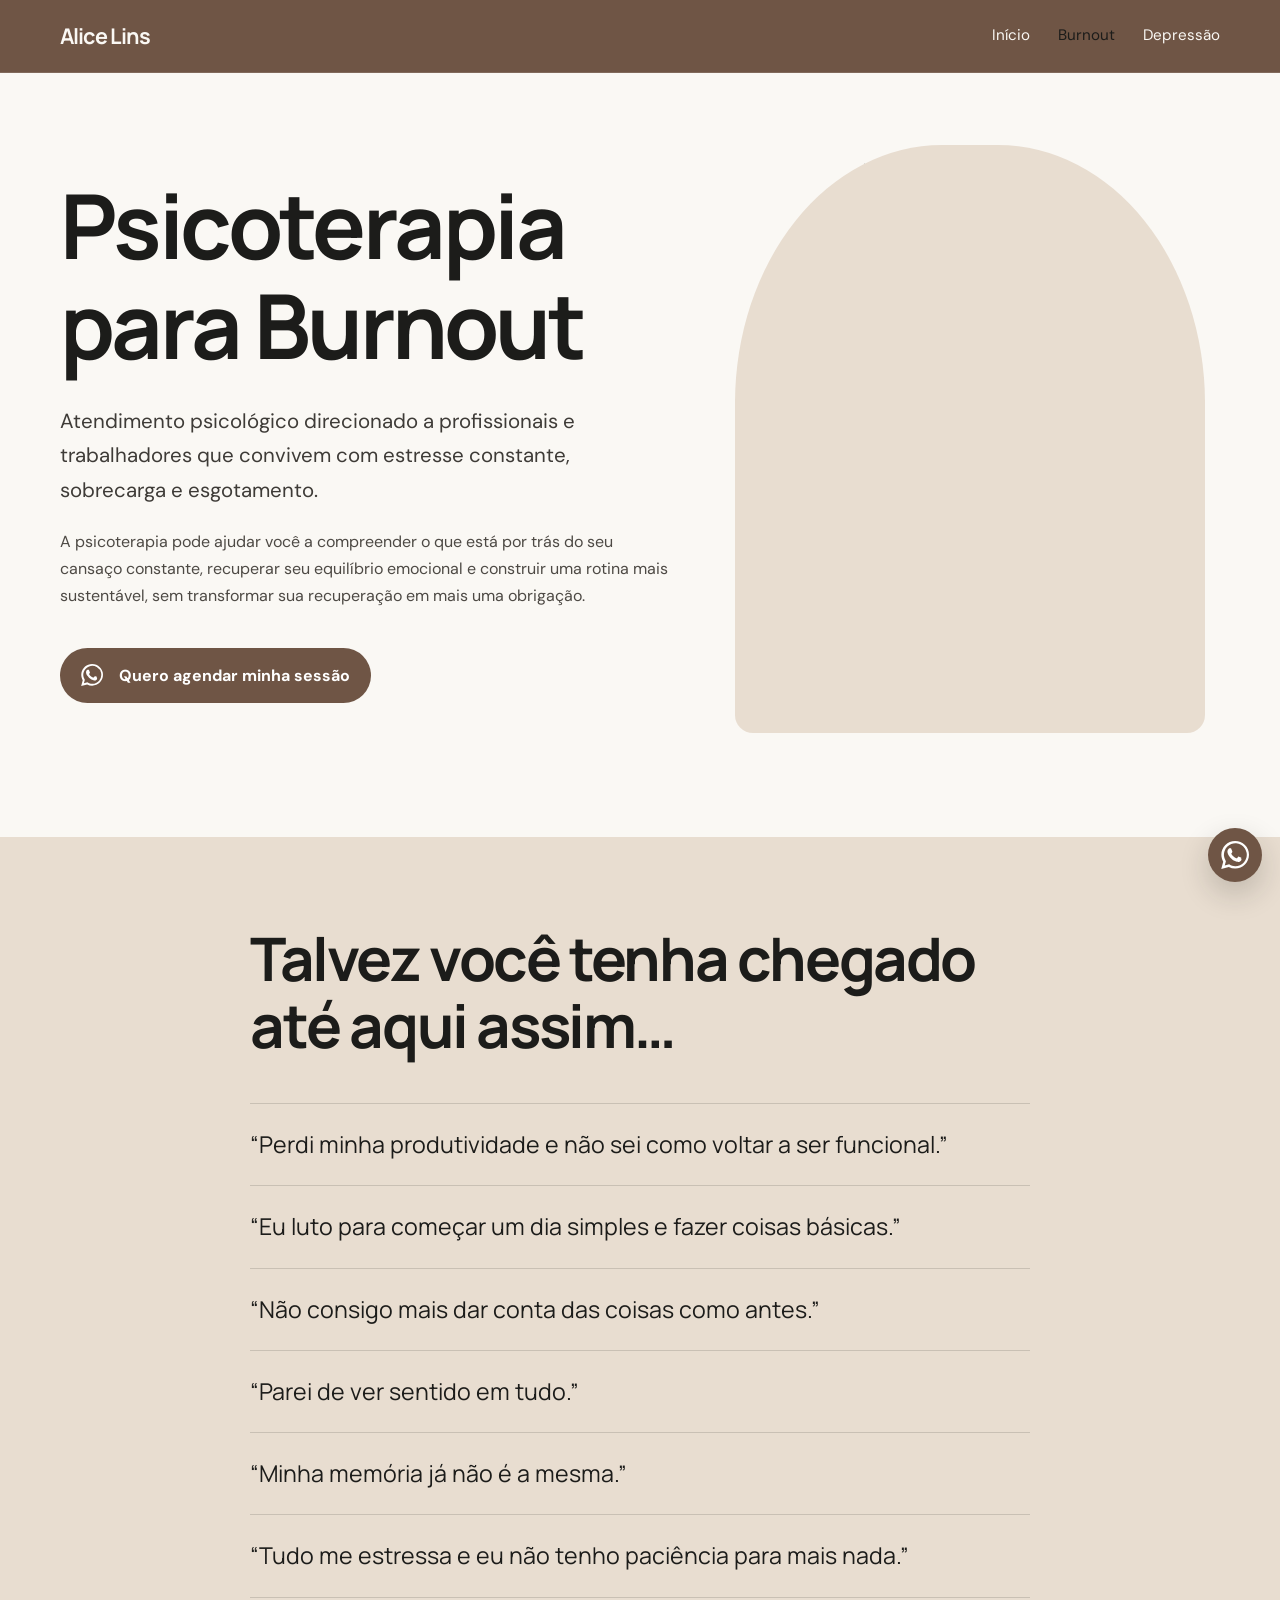
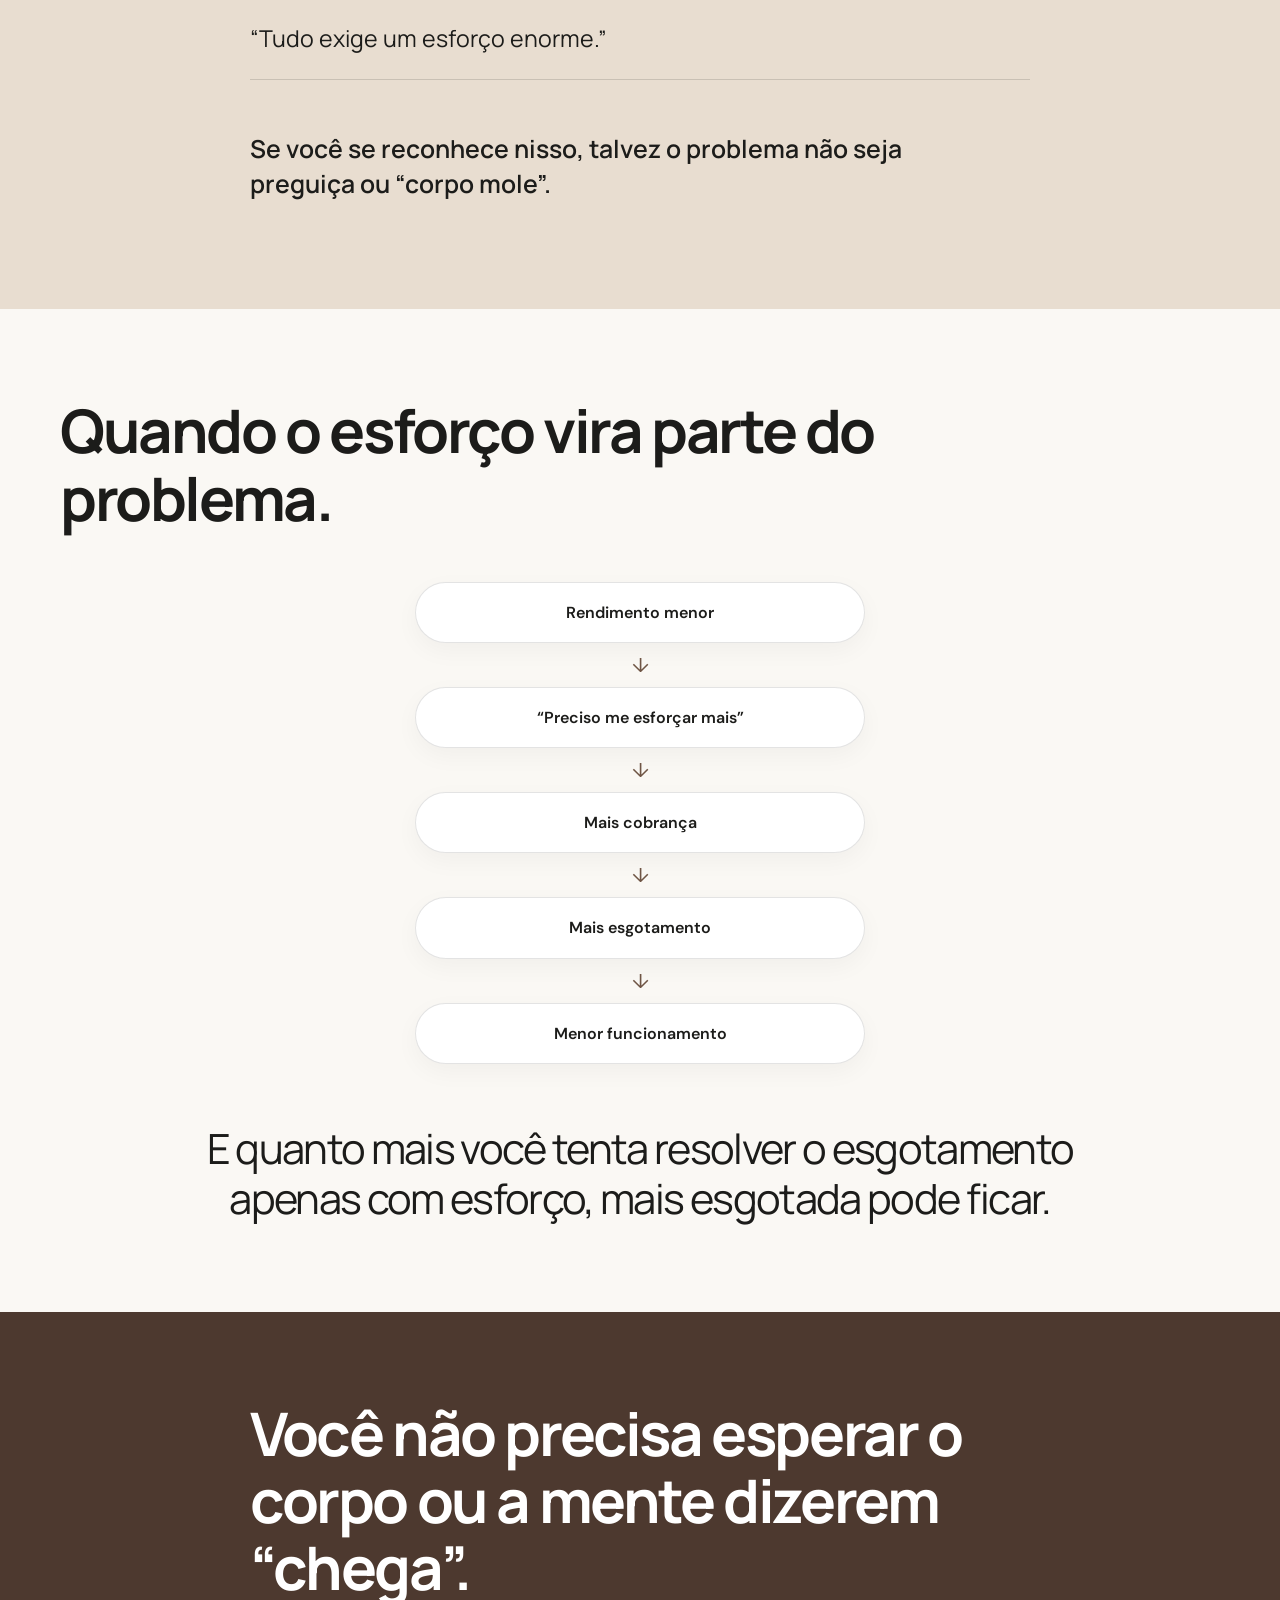
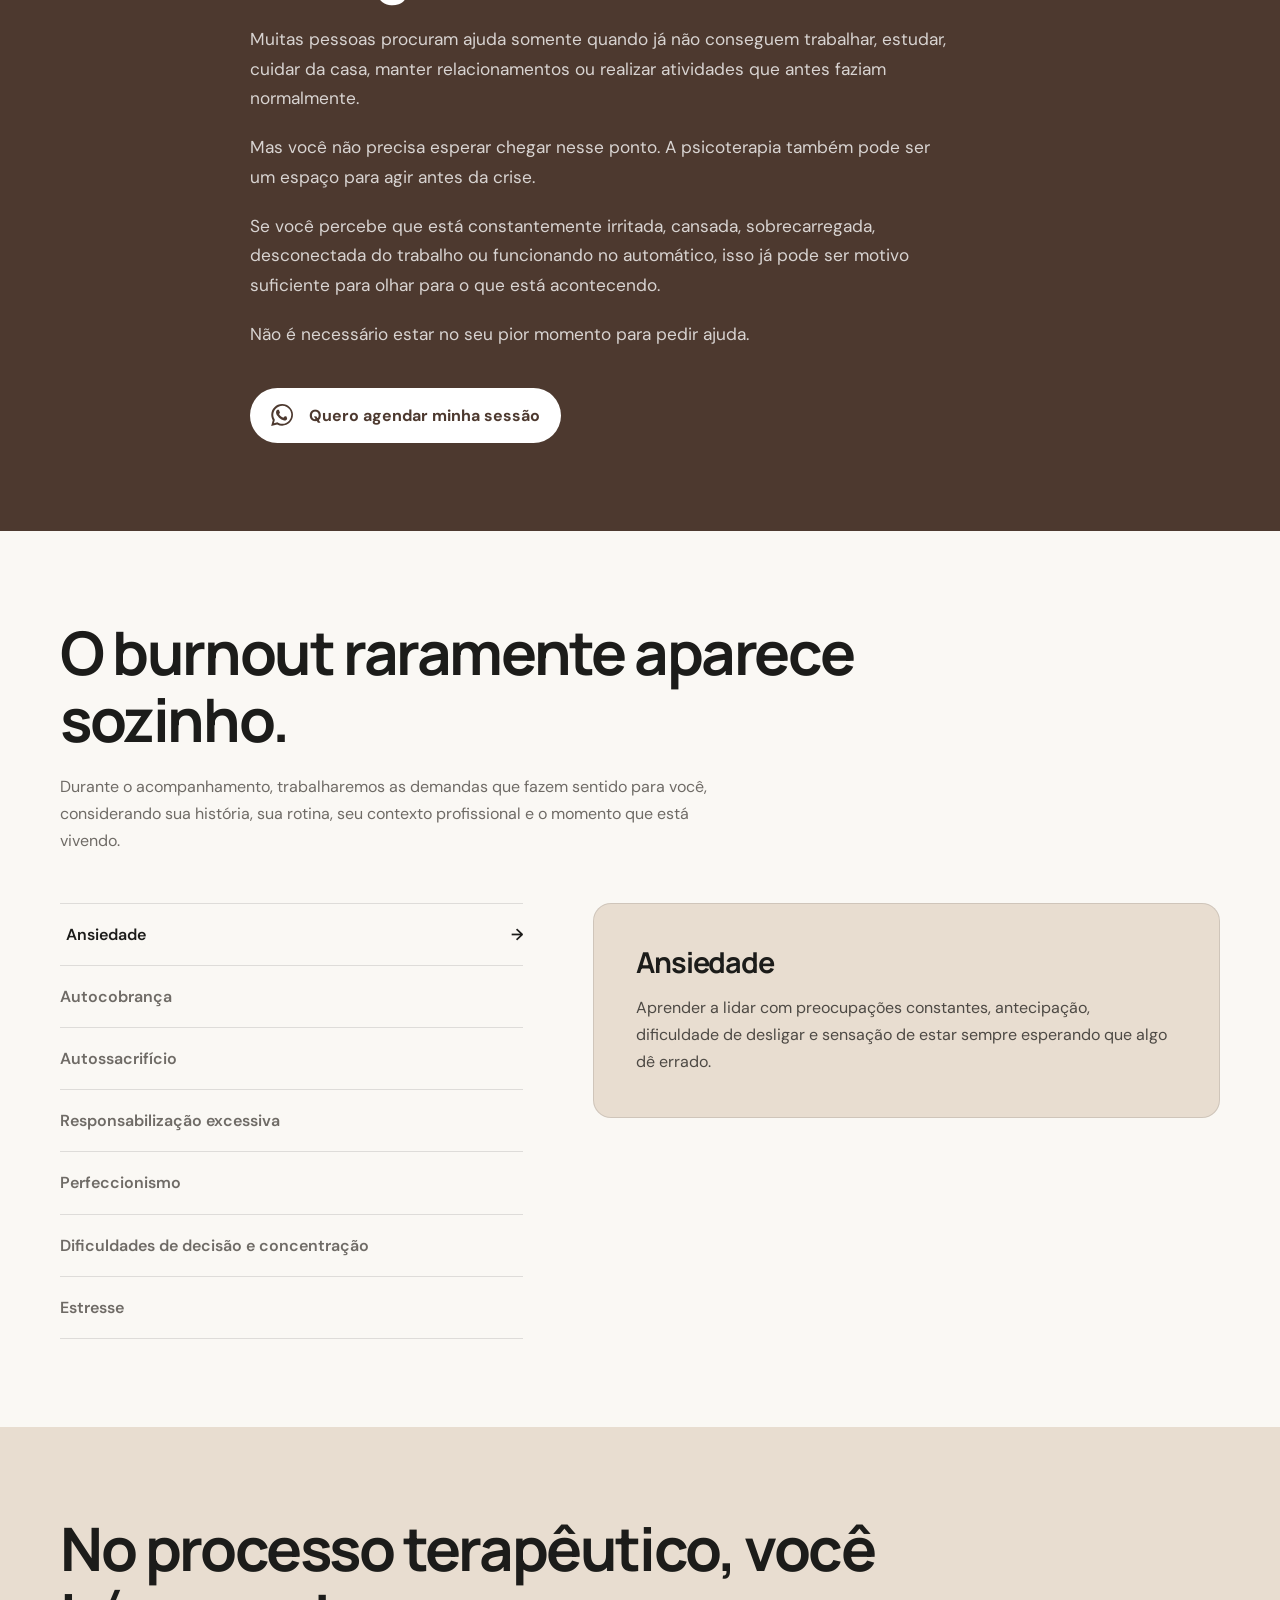
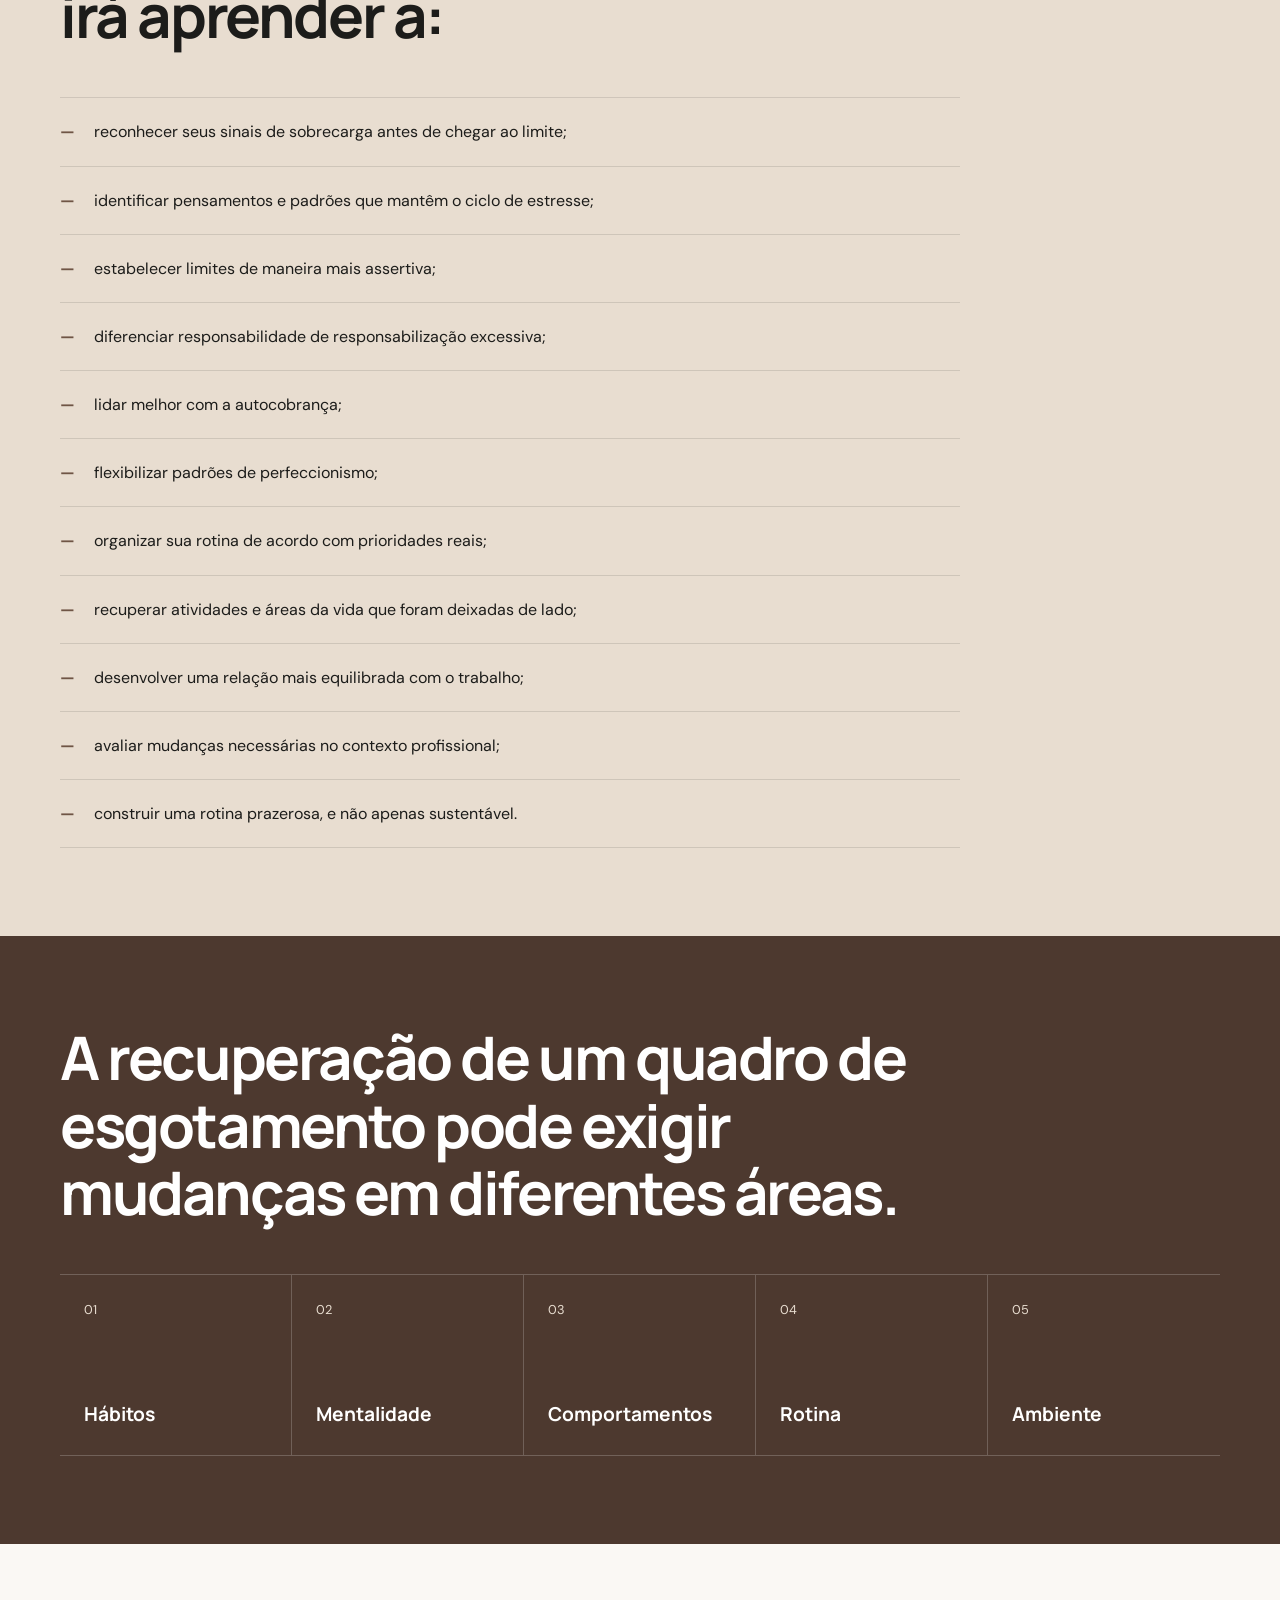
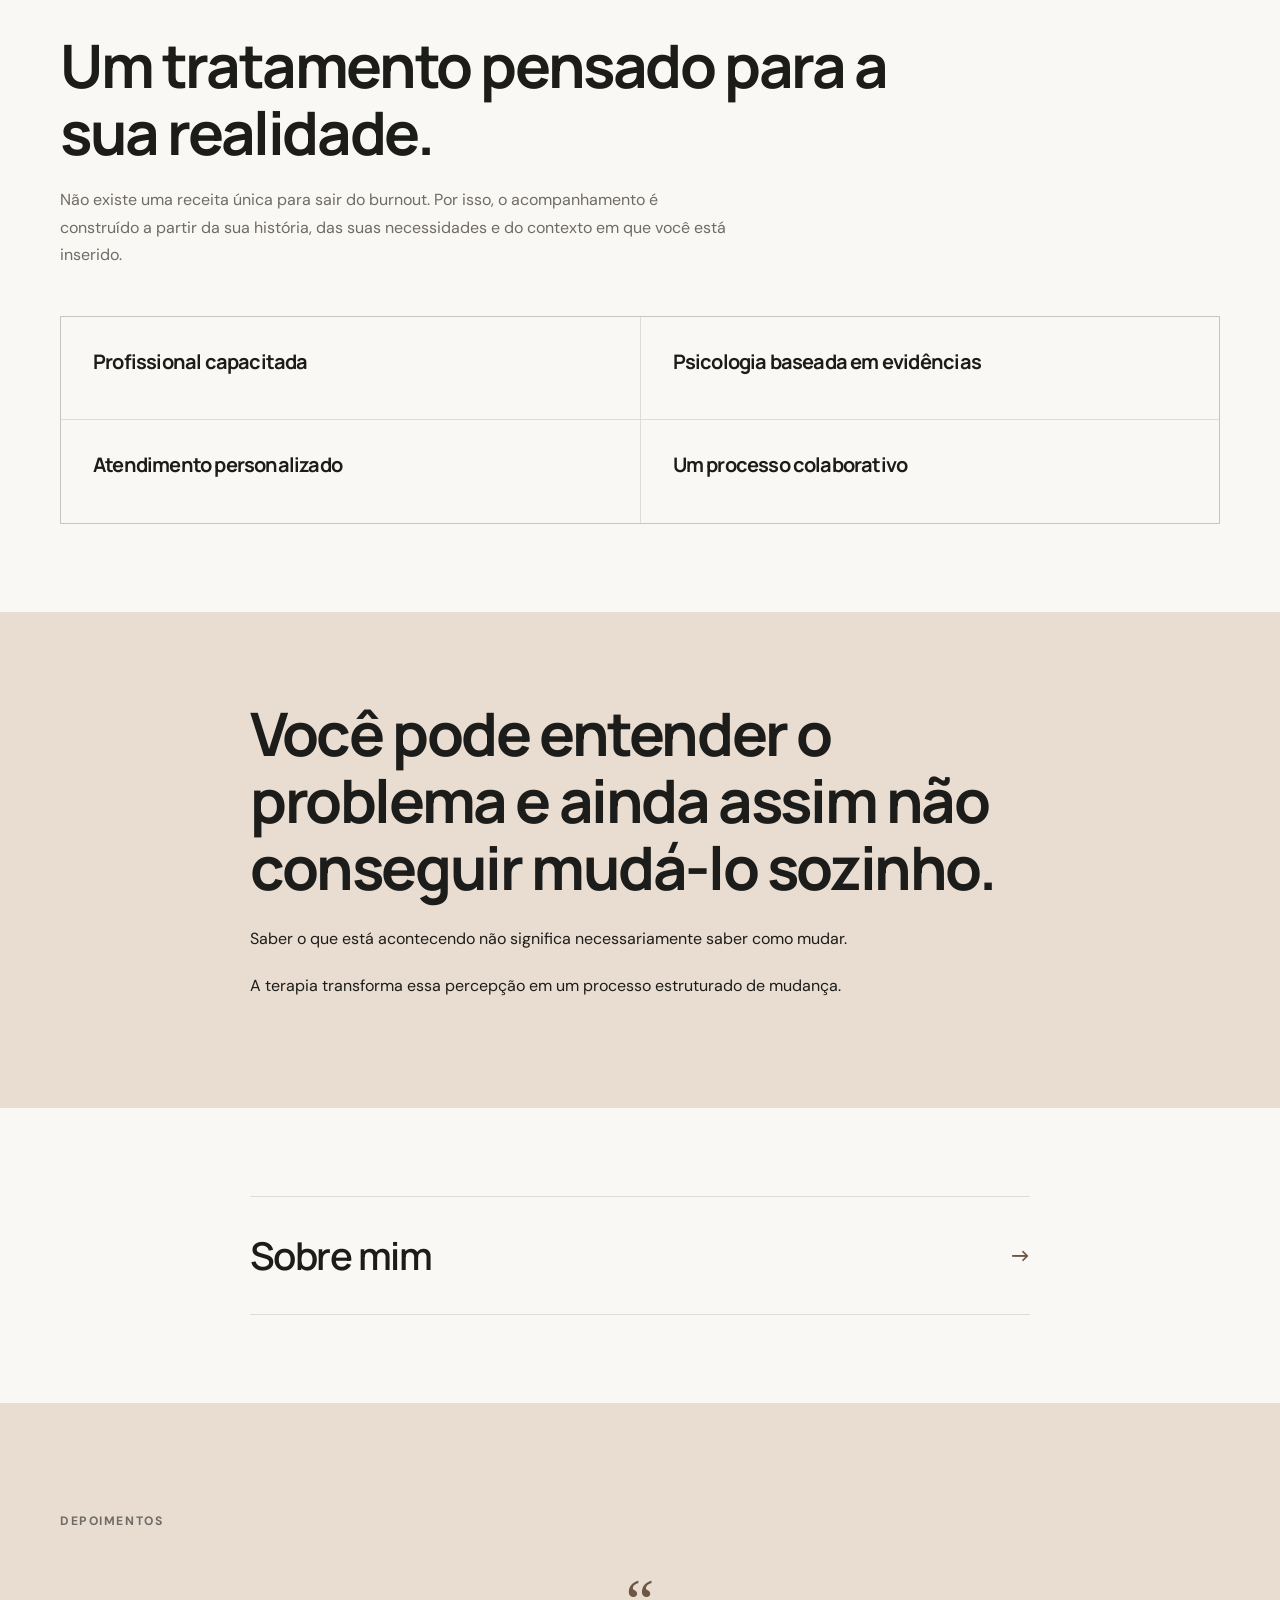
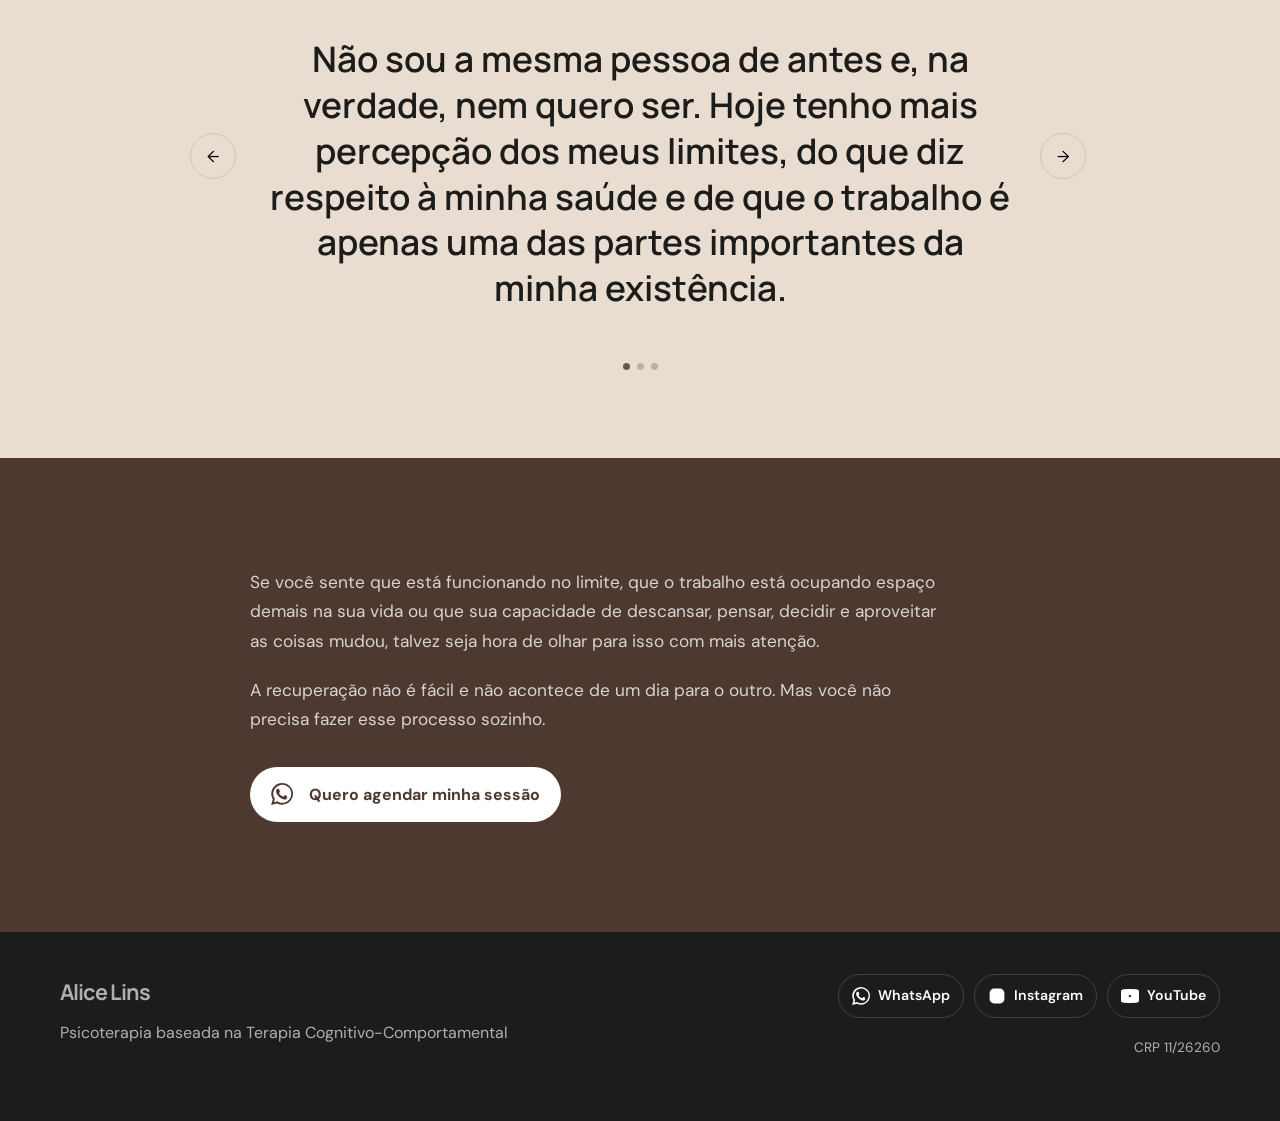
==== commit d1aeae71: "Corrigindo últimos detalhes index e burnout, adicionando depressao v1" ====
--- a/burnout.html
+++ b/burnout.html
@@ -39,13 +39,13 @@
 
         <a
           class="active"
-          href="/burnout"
+          href="burnout.html"
           aria-current="page"
         >
           Burnout
         </a>
 
-        <a href="/depressao">
+        <a href="depressao.html">
           Depressão
         </a>
 
@@ -57,8 +57,7 @@
     <section class="hero section section-offwhite" aria-labelledby="hero-title">
       <div class="container hero-grid">
         <div class="hero-copy reveal">
-          <p class="eyebrow"></p>
-          <h1 class="section-title cormorant-title" id="hero-title">Psicoterapia para Burnout</h1>
+          <h1 class="section-title" id="hero-title">Psicoterapia para Burnout</h1>
           <p class="lead">Atendimento psicológico direcionado a profissionais e trabalhadores que convivem com estresse constante, sobrecarga e esgotamento.</p>
           <p>A psicoterapia pode ajudar você a compreender o que está por trás do seu cansaço constante, recuperar seu equilíbrio emocional e construir uma rotina mais sustentável, sem transformar sua recuperação em mais uma obrigação.</p>
           
@@ -70,6 +69,7 @@
 
             <span>Quero agendar minha sessão</span>
           </a>
+        </div>
 
         <div class="hero-image-wrap reveal">
           <div class="hero-image-frame">
@@ -85,7 +85,6 @@
 
     <section class="section section-beige" id="identificacao" aria-labelledby="identificacao-title">
       <div class="container narrow">
-        <p class="eyebrow"></p>
         <h2 id="identificacao-title">Talvez você tenha chegado até aqui assim…</h2>
 
         <div class="quote-list">
@@ -105,7 +104,6 @@
     <section class="section section-offwhite" id="ciclo-esgotamento" aria-labelledby="ciclo-title">
       <div class="container">
         <div class="section-heading">
-          <p class="eyebrow"></p>
           <h2 id="ciclo-title">Quando o esforço vira parte do problema.</h2>
         </div>
 
@@ -128,7 +126,6 @@
     <section class="section section-dark" id="antes-da-crise" aria-labelledby="antes-title">
       <div class="container narrow">
         <h2 id="antes-title">Você não precisa esperar o corpo ou a mente dizerem “chega”.</h2>
-        <br>
         <p>Muitas pessoas procuram ajuda somente quando já não conseguem trabalhar, estudar, cuidar da casa, manter relacionamentos ou realizar atividades que antes faziam normalmente.</p>
         <p>Mas você não precisa esperar chegar nesse ponto. A psicoterapia também pode ser um espaço para agir antes da crise.</p>
         <p>Se você percebe que está constantemente irritada, cansada, sobrecarregada, desconectada do trabalho ou funcionando no automático, isso já pode ser motivo suficiente para olhar para o que está acontecendo.</p>
@@ -180,7 +177,7 @@
             </article>
             <article class="topic-panel" id="topic-panel-4" role="tabpanel" aria-labelledby="topic-tab-4" hidden>
               <h3>Perfeccionismo</h3>
-              <p>Construir uma relação mais flexível com erros, desempenho e expectativas, aprendendo que fazer bem não significa fazer tudo perfeitamente</p>
+              <p>Construir uma relação mais flexível com erros, desempenho e expectativas, aprendendo que fazer bem não significa fazer tudo perfeitamente.</p>
             </article>
             <article class="topic-panel" id="topic-panel-5" role="tabpanel" aria-labelledby="topic-tab-5" hidden>
               <h3>Dificuldades de decisão e concentração</h3>
@@ -252,7 +249,6 @@
     <section class="section section-beige reflection" id="reflexao" aria-labelledby="reflexao-title">
       <div class="container narrow">
         <h2 id="reflexao-title">Você pode entender o problema e ainda assim não conseguir mudá-lo sozinho.</h2>
-        <br>
         <p>Saber o que está acontecendo não significa necessariamente saber como mudar.</p>
         <p>A terapia transforma essa percepção em um processo estruturado de mudança.</p>
       </div>
@@ -261,7 +257,7 @@
     <section
       class="section section-offwhite"
       id="sobre-alice"
-      aria-labelledby="sobre-title"
+      aria-labelledby="Sobre Alice"
     >
 
       <div class="container narrow">
@@ -269,7 +265,6 @@
         <a
           class="home-section-link"
           href="index.html#sobre-mim"
-          id="sobre-title"
         >
 
           <span>
@@ -320,9 +315,11 @@
           class="testimonial-dots"
           aria-label="Navegação dos depoimentos"
         ></div>
-    </section>
-
-    <section class="section final-cta" id="cta" aria-labelledby="cta-title">
+
+      </div>
+    </section>
+
+    <section class="section final-cta" id="cta" aria-labelledby="Agendamento de sessão">
       <div class="container narrow">
         <p>Se você sente que está funcionando no limite, que o trabalho está ocupando espaço demais na sua vida ou que sua capacidade de descansar, pensar, decidir e aproveitar as coisas mudou, talvez seja hora de olhar para isso com mais atenção.</p>
         <p>A recuperação não é fácil e não acontece de um dia para o outro. Mas você não precisa fazer esse processo sozinho.</p>
@@ -365,8 +362,7 @@
         <!-- Instagram -->
         <a
           class="social-link"
-          href="https://www.instagram.com/alicecomopsi?igsi=YWo5N3pkdmN0eGlt&utm_source=qr"
-          target="_blank"
+          href="https://www.instagram.com/alicecomopsi/"          target="_blank"
           rel="noopener noreferrer"
           aria-label="Instagram da Alice"
           title="Instagram"
--- a/css/style.css
+++ b/css/style.css
@@ -695,6 +695,14 @@
 
 .reflection h2 {
   max-width: 820px;
+}
+
+#antes-da-crise h2 {
+  margin-bottom: 1.5rem;
+}
+
+#reflexao h2 {
+  margin-bottom: 1.5rem;
 }
 
 .big-emphasis {
@@ -1574,4 +1582,85 @@
 .social-link:first-child svg {
   fill: currentColor;
   stroke: none;
+}
+
+/* =========================================================
+   FAQ
+========================================================= */
+
+.faq-list {
+  display: grid;
+  gap: 1rem;
+}
+
+.faq-item {
+  border-bottom: 1px solid rgba(111, 85, 69, 0.2);
+}
+
+.faq-question {
+  width: 100%;
+  display: flex;
+  align-items: center;
+  justify-content: space-between;
+  gap: 1.5rem;
+
+  padding: 1.25rem 0;
+
+  border: 0;
+  background: transparent;
+
+  color: var(--black);
+
+  font-family: "DM Sans", sans-serif;
+  font-size: 1rem;
+  font-weight: 600;
+
+  text-align: left;
+
+  cursor: pointer;
+}
+
+.faq-question:hover {
+  color: var(--coffee);
+}
+
+.faq-question:focus-visible {
+  outline: 2px solid var(--coffee);
+  outline-offset: 4px;
+}
+
+.faq-icon {
+  flex: 0 0 auto;
+
+  display: inline-flex;
+  align-items: center;
+  justify-content: center;
+
+  width: 2rem;
+  height: 2rem;
+
+  font-size: 1.4rem;
+  font-weight: 400;
+
+  color: var(--coffee);
+}
+
+.faq-answer {
+  padding: 0 3.5rem 1.25rem 0;
+}
+
+.faq-answer p {
+  margin: 0;
+}
+
+#quando-procurar-ajuda h3,
+#saber-nao-e-suficiente h3,
+#medicacao h3 {
+  margin-bottom: 1.5rem;
+}
+
+#quando-procurar-ajuda h2,
+#saber-nao-e-suficiente h2,
+#medicacao h2 {
+  margin-bottom: 1.5rem;
 }
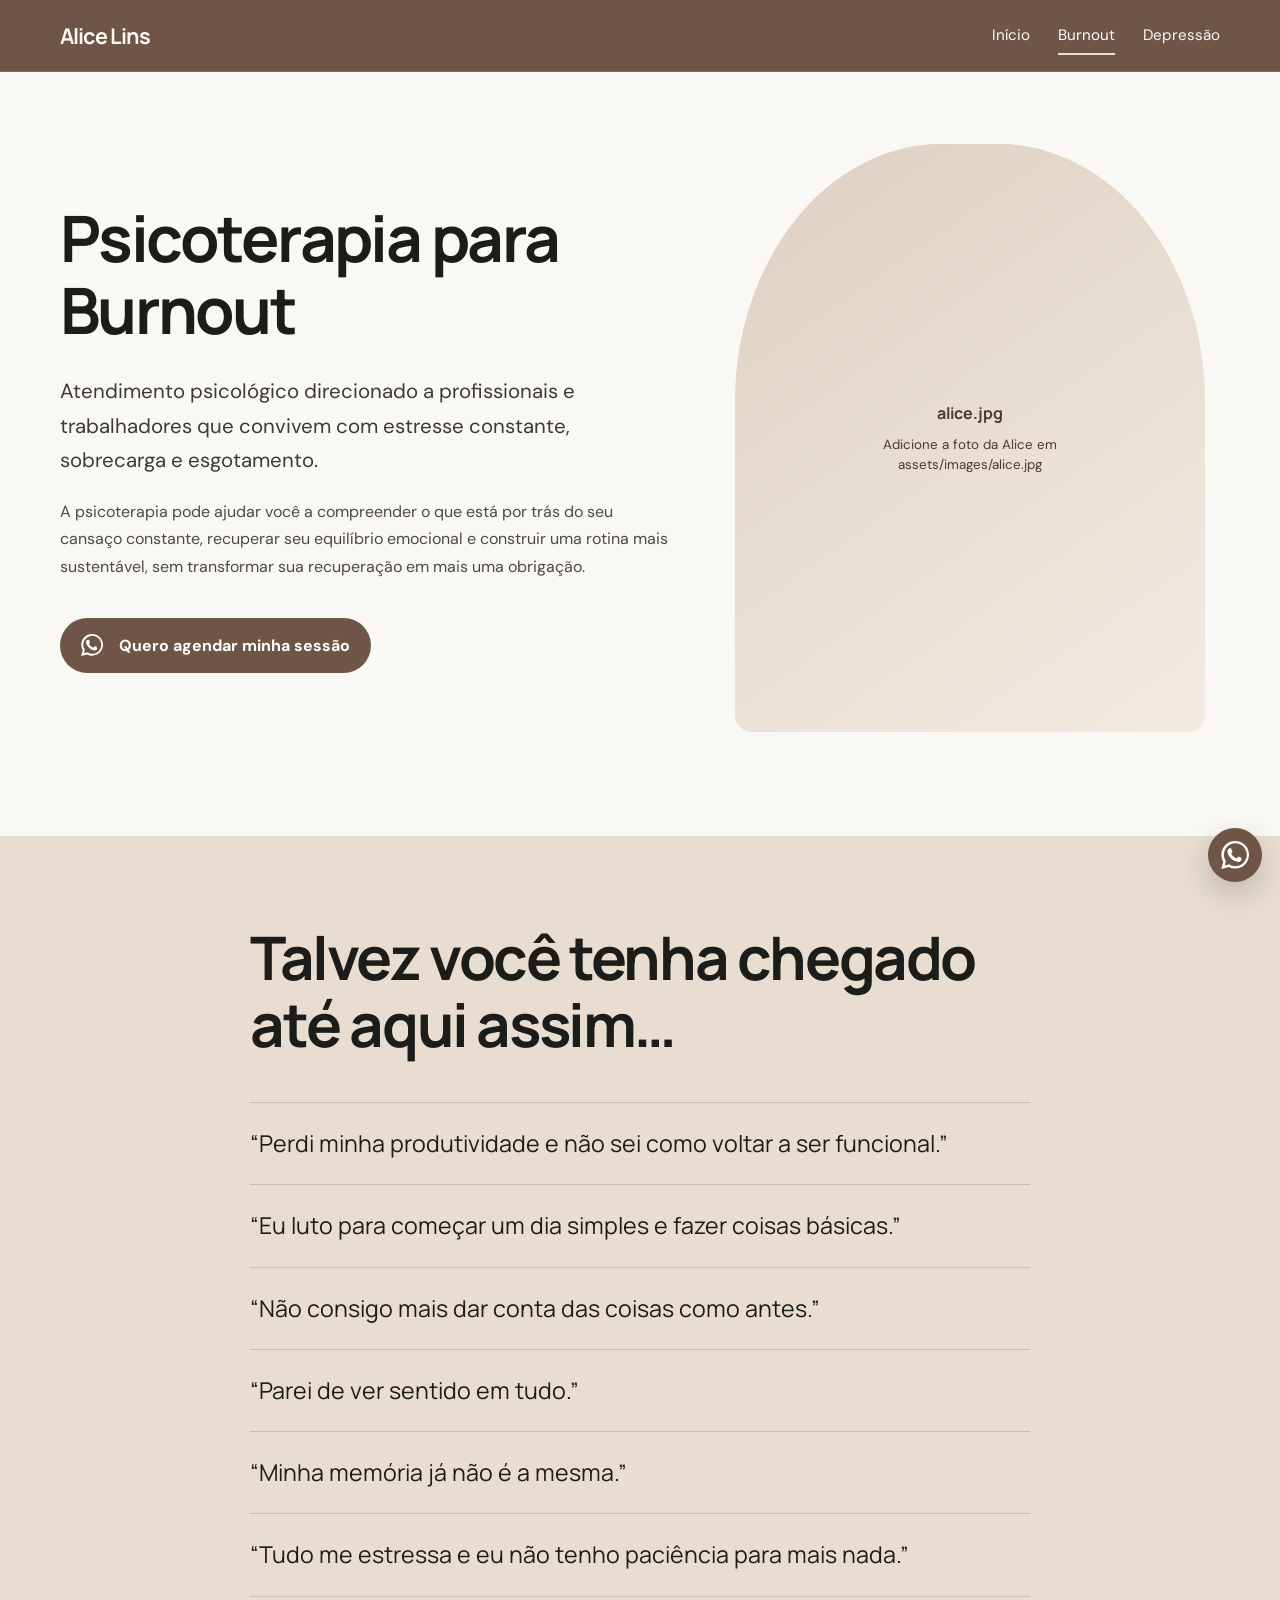
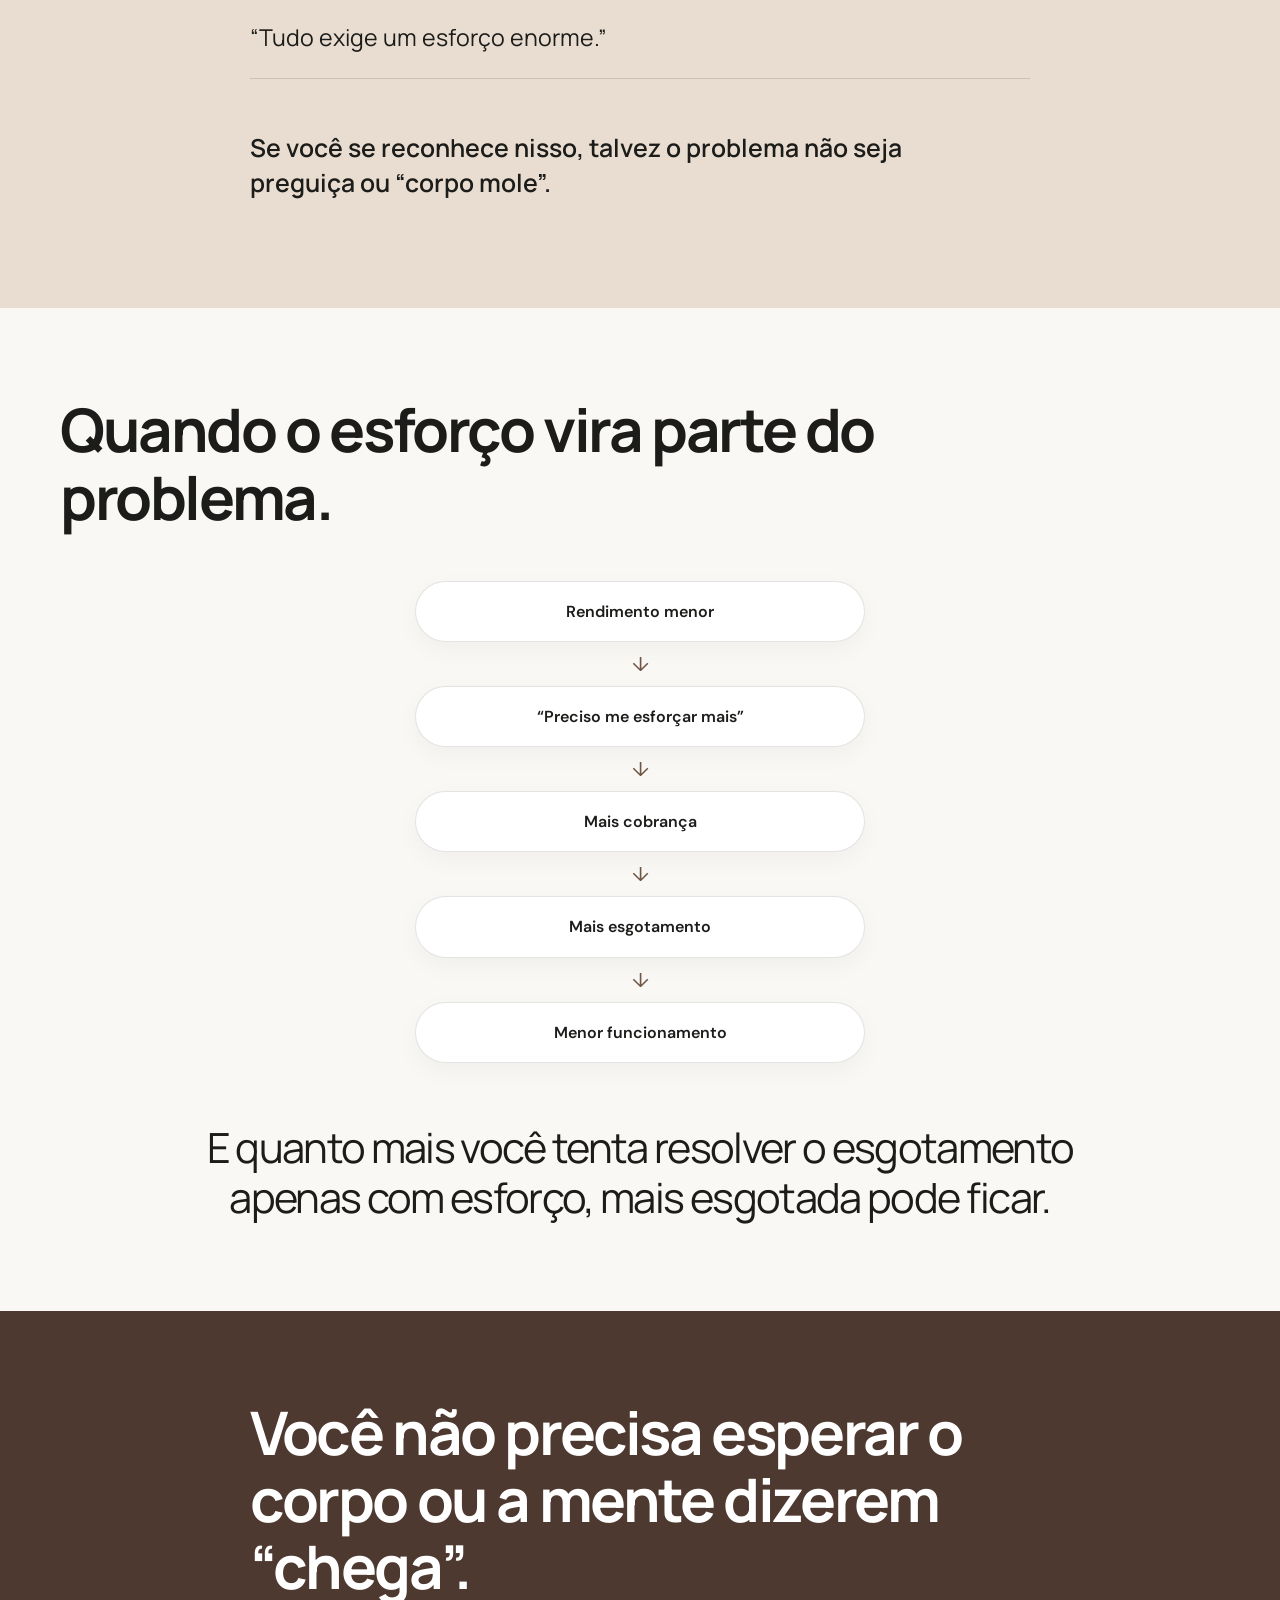
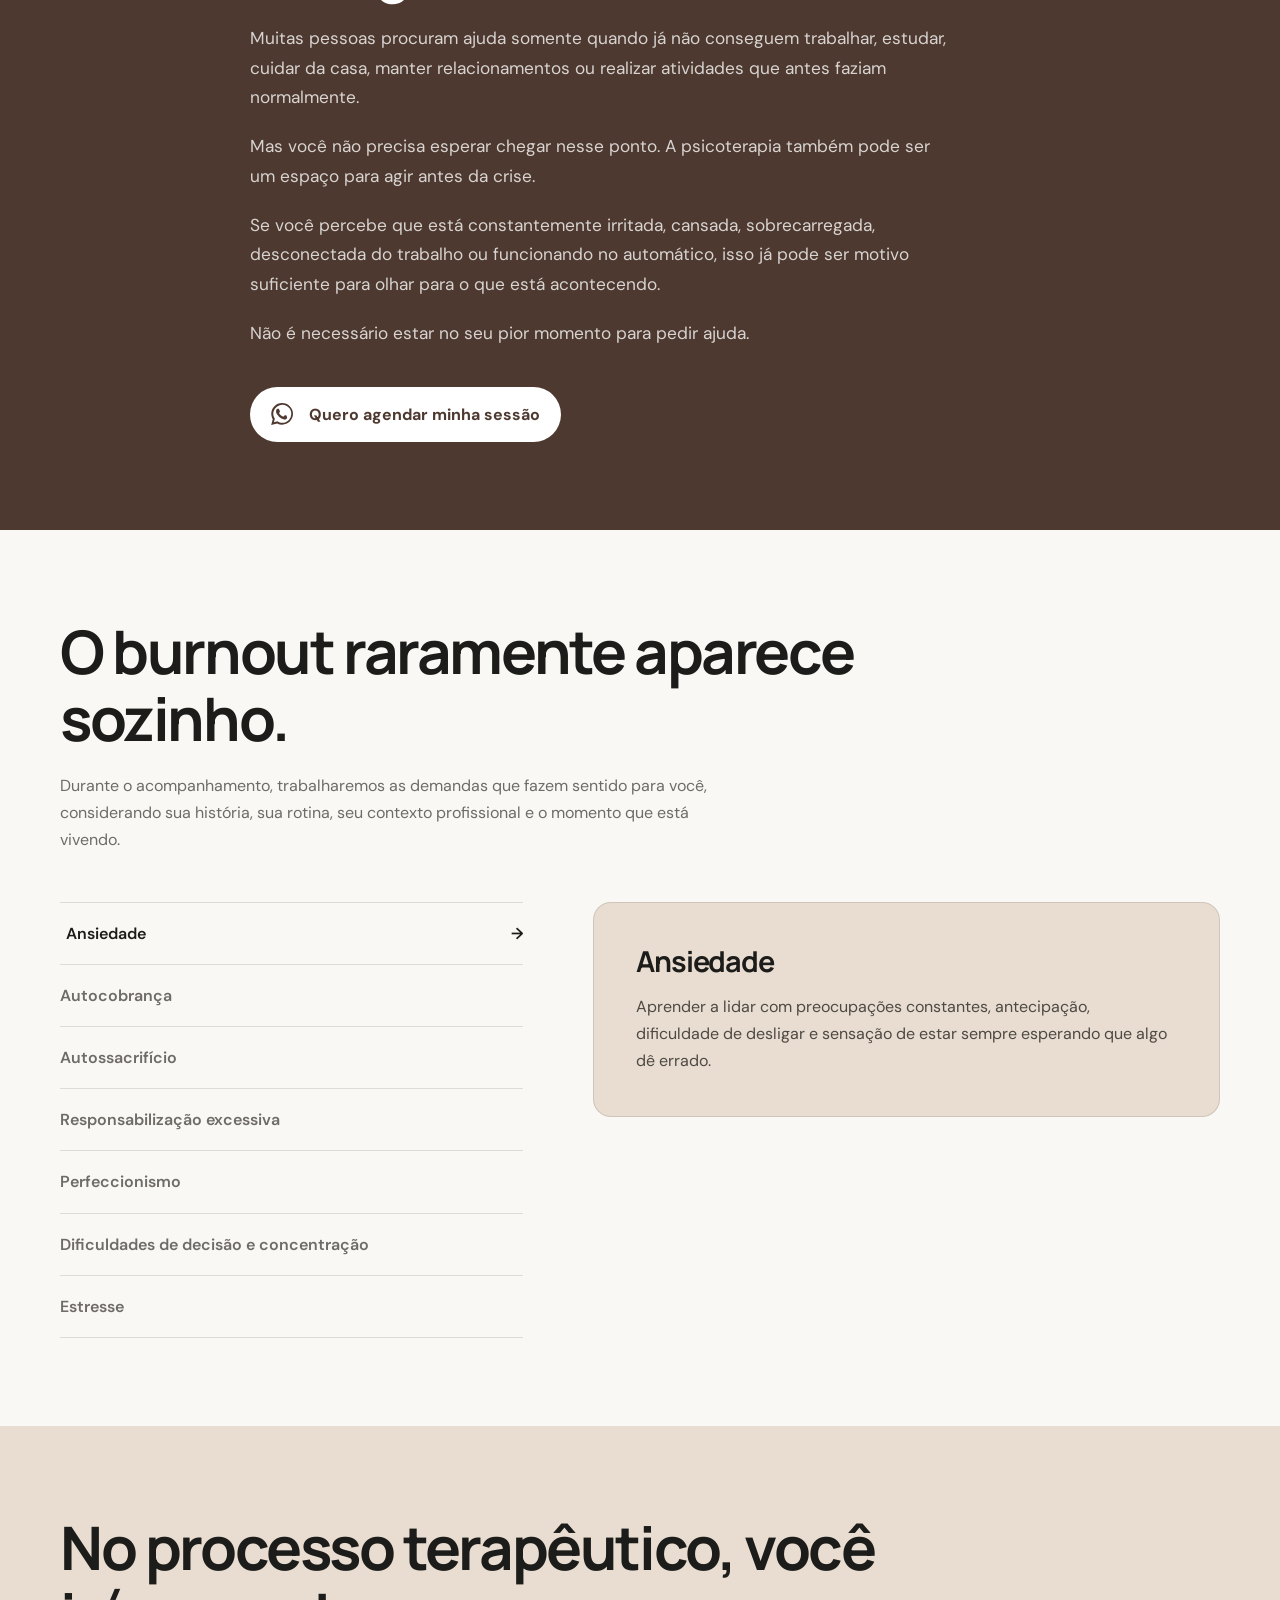
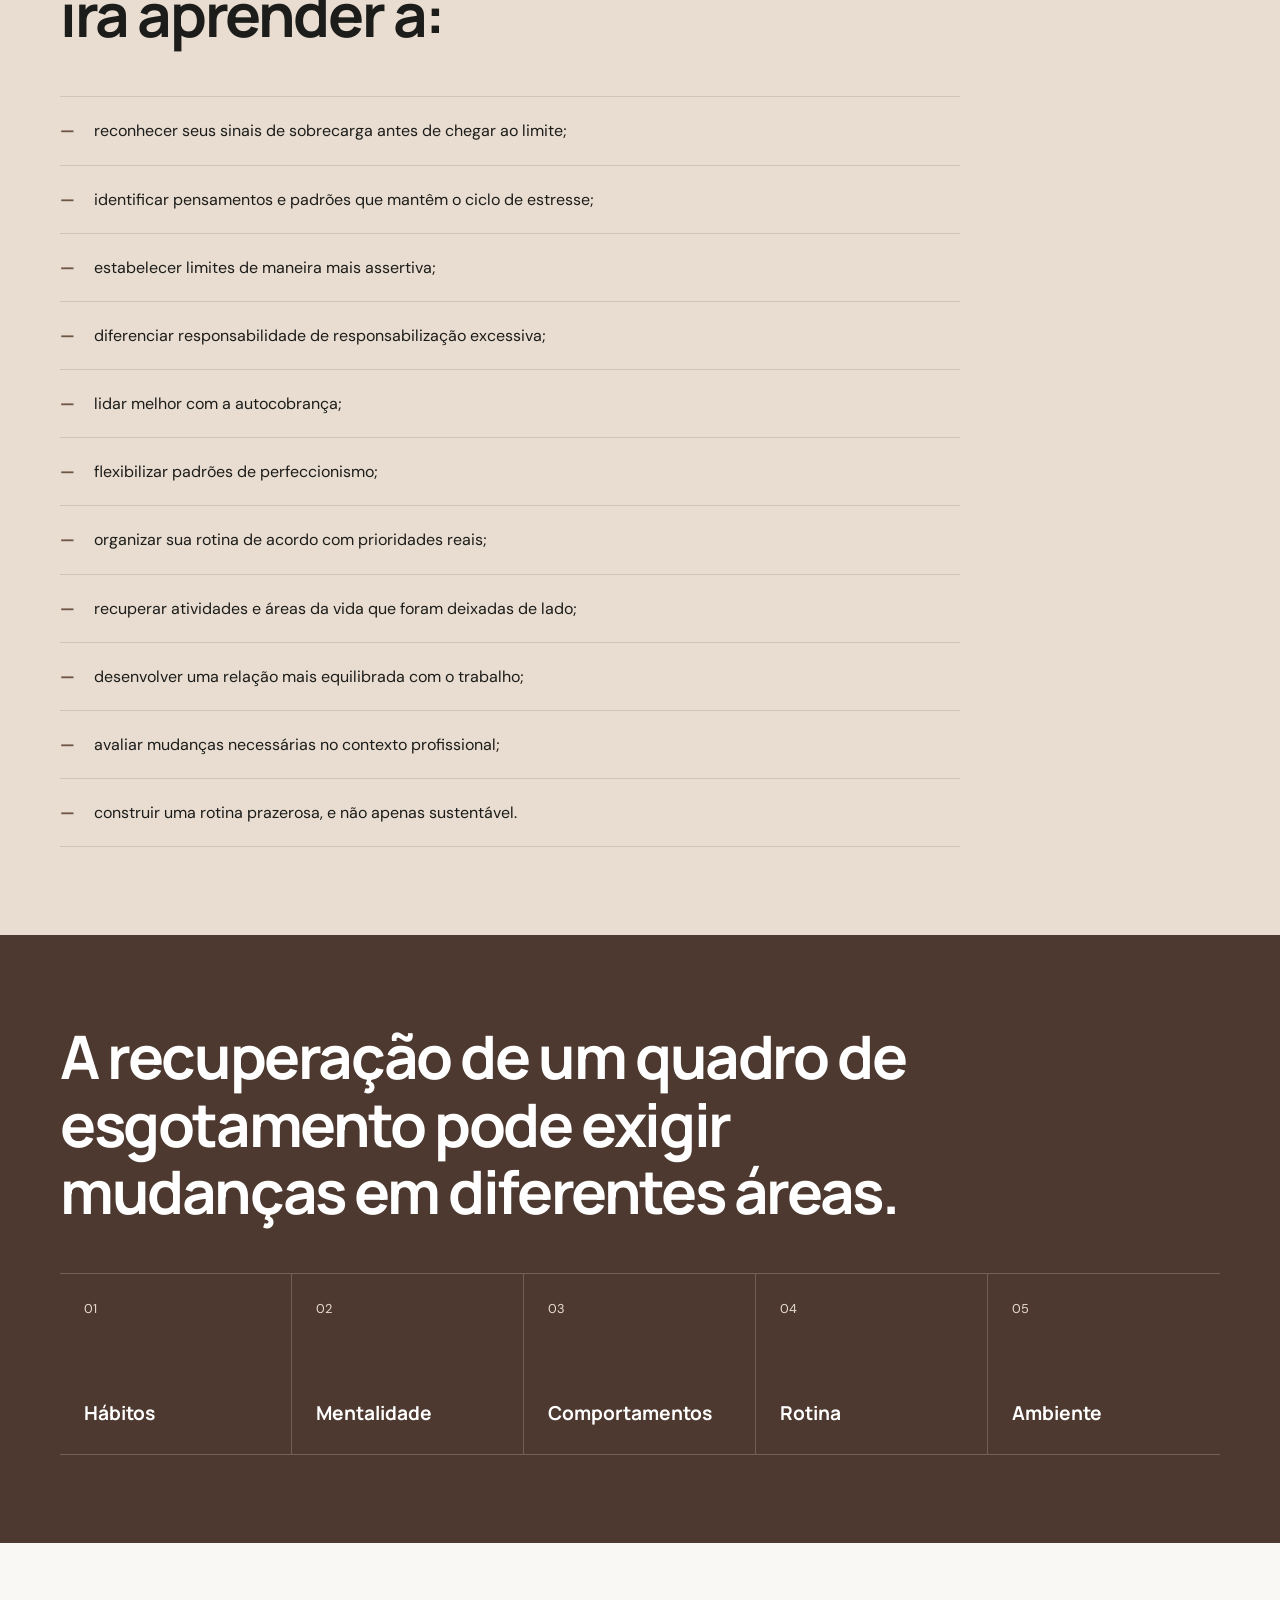
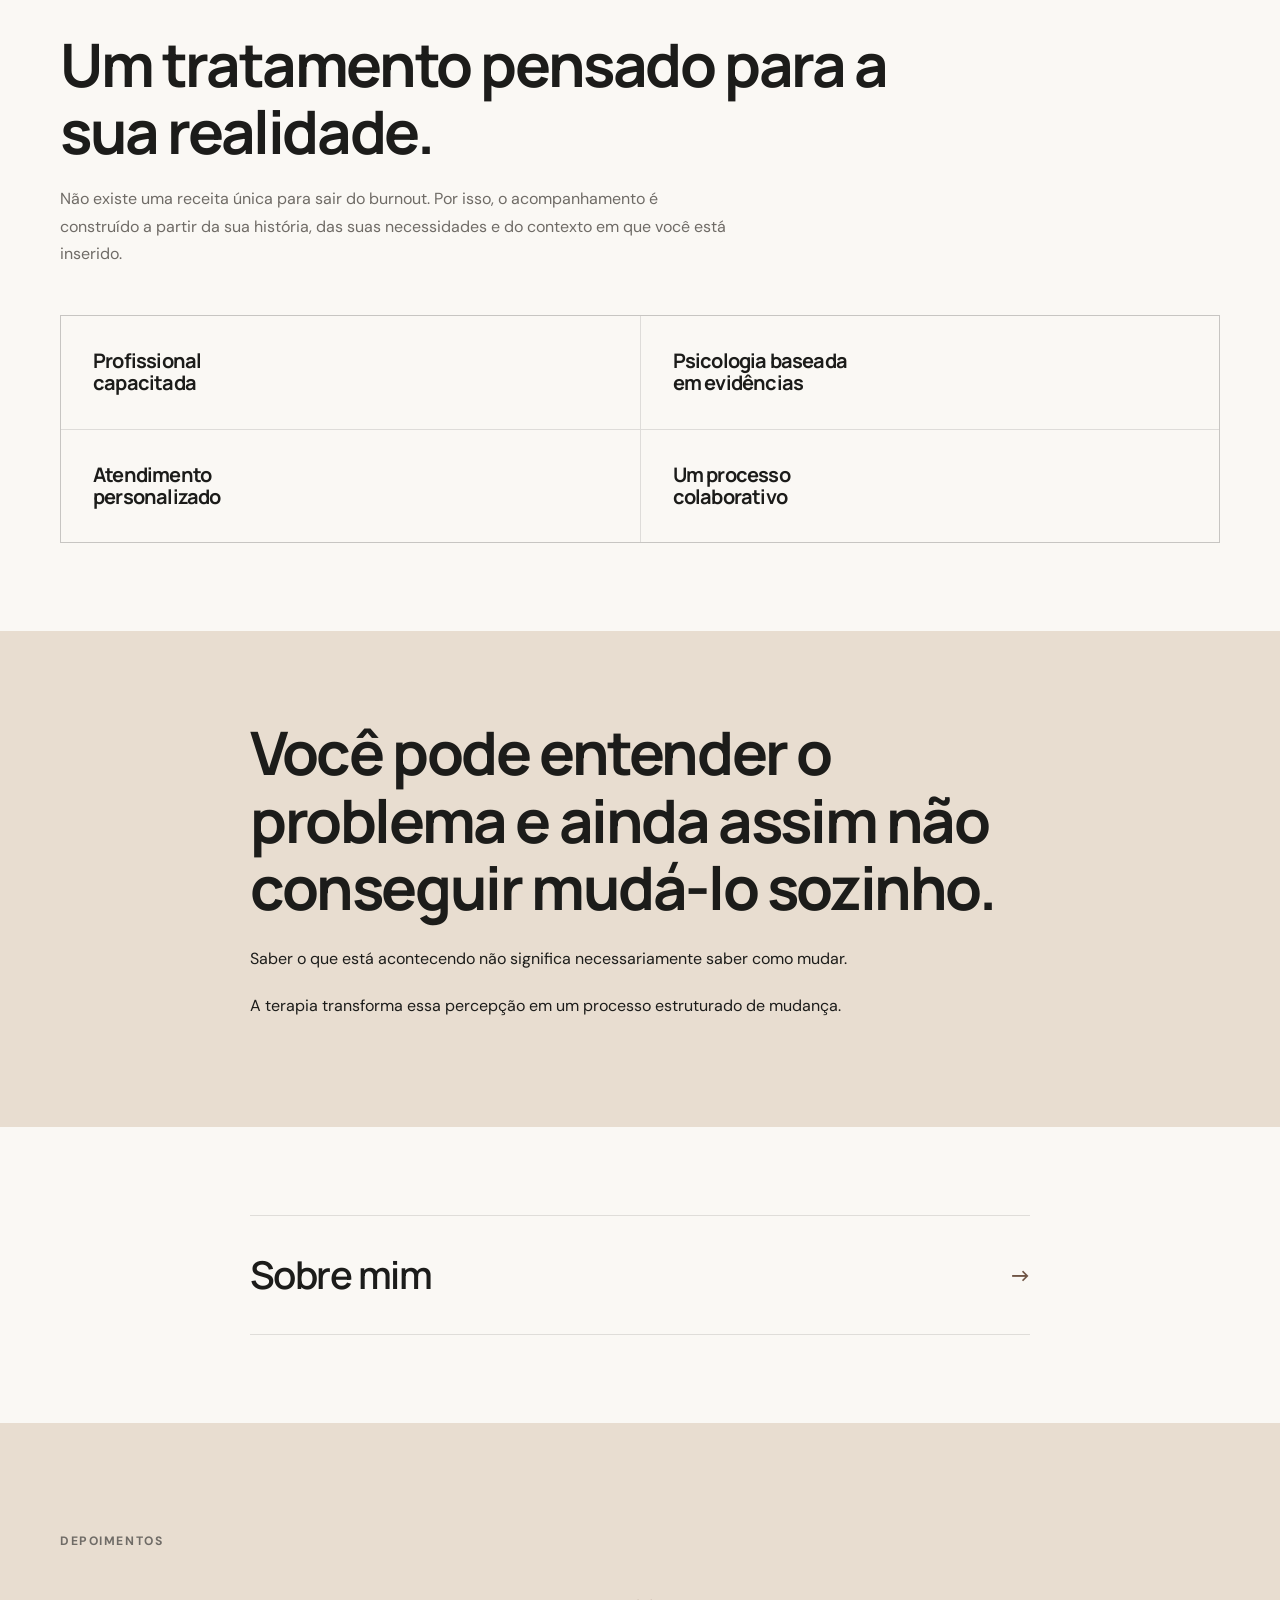
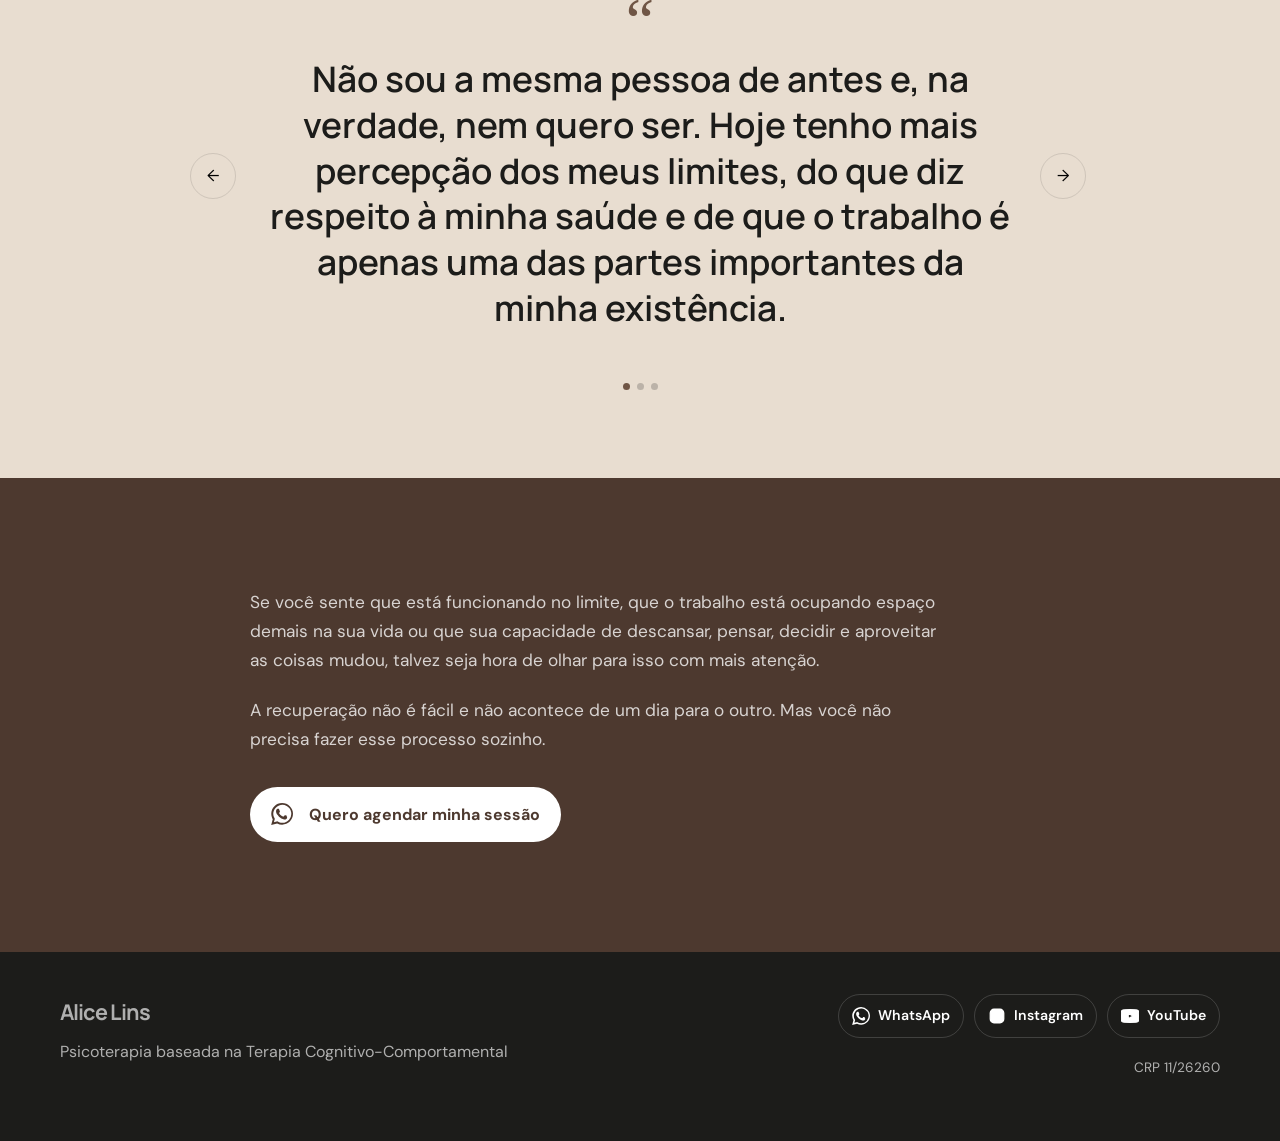
==== commit e792a6c2: "Depressao versao 2, retirados textos, alinhados quadros, botao whatsapp corrigido" ====
--- a/burnout.html
+++ b/burnout.html
@@ -57,7 +57,7 @@
     <section class="hero section section-offwhite" aria-labelledby="hero-title">
       <div class="container hero-grid">
         <div class="hero-copy reveal">
-          <h1 class="section-title" id="hero-title">Psicoterapia para Burnout</h1>
+          <h1 class="hero-title" id="hero-title">Psicoterapia para Burnout</h1>
           <p class="lead">Atendimento psicológico direcionado a profissionais e trabalhadores que convivem com estresse constante, sobrecarga e esgotamento.</p>
           <p>A psicoterapia pode ajudar você a compreender o que está por trás do seu cansaço constante, recuperar seu equilíbrio emocional e construir uma rotina mais sustentável, sem transformar sua recuperação em mais uma obrigação.</p>
           
--- a/css/style.css
+++ b/css/style.css
@@ -1,7 +1,3 @@
-@import url('https://fonts.googleapis.com/css2?family=Caveat:wght@500;600;700&display=swap');
-@import url('https://fonts.googleapis.com/css2?family=Cormorant+Garamond:wght@400;500;600&display=swa');
-
-
 
 :root {
   --coffee: #6F5545;
@@ -17,6 +13,7 @@
   --radius: 18px;
   --max-width: 1160px;
   --narrow-width: 780px;
+  --header-height: 72px;
 }
 
 *,
@@ -203,11 +200,12 @@
   color: var(--off-white);
   text-decoration: none;
   font-size: 0.95rem;
+  transition: color 180ms ease;
 }
 
 .primary-nav a:hover,
 .primary-nav a.active {
-  color: var(--black);
+  color: var(--white);
 }
 
 .primary-nav a.active::after {
@@ -216,8 +214,8 @@
   left: 0;
   right: 0;
   bottom: 2px;
-  height: 1px;
-  background: var(--coffee);
+  height: 2px;
+  background: var(--beige);
 }
 
 .menu-toggle {
@@ -336,29 +334,35 @@
   transition: transform 180ms ease, background-color 180ms ease, border-color 180ms ease;
 }
 
+.button:hover {
+  transform: translateY(-2px);
+}
+
+.button-primary {
+  background: var(--coffee);
+  color: var(--white);
+}
+
+.button-primary:hover {
+  background: var(--coffee-dark);
+}
+
+.button-light {
+  background: var(--white);
+  color: var(--coffee-dark);
+}
+
 .button .whatsapp-icon {
   width: 22px;
   height: 22px;
-  flex-shrink: 0;
+  flex: 0 0 22px;
   fill: currentColor;
 }
 
-.button:hover {
-  transform: translateY(-2px);
-}
-
-.button-primary {
-  background: var(--coffee);
-  color: var(--white);
-}
-
-.button-primary:hover {
-  background: var(--coffee-dark);
-}
-
-.button-light {
-  background: var(--white);
-  color: var(--coffee-dark);
+.whatsapp-float svg {
+  width: 28px;
+  height: 28px;
+  fill: currentColor;
 }
 
 .hero-image-wrap {
@@ -404,10 +408,6 @@
   line-height: 1.5;
 }
 
-.hero-image-frame:has(.alice-photo[src*="alice.jpg"]) .image-placeholder {
-  display: none;
-}
-
 .section-heading {
   margin-bottom: 48px;
 }
@@ -669,8 +669,11 @@
   min-height: 0;
   padding: 34px 32px;
   background: var(--off-white);
-  display: flex;
-  align-items: flex-end;
+
+  display: grid;
+  grid-template-columns: 180px 1fr;
+  column-gap: 42px;
+  align-items: center;
 }
 
 .treatment-grid h3 {
@@ -685,11 +688,9 @@
   font-weight: 700;
 }
 
-.treatment-grid h3 {
-  margin-bottom: 12px;
-}
 
 .treatment-grid p {
+  margin: 0;
   color: var(--gray);
 }
 
@@ -946,20 +947,6 @@
   fill: none;
   stroke: currentColor;
   stroke-width: 1.8;
-}
-
-
-/* ---------------------------------------------------------
-   Ícones dos botões WhatsApp
---------------------------------------------------------- */
-
-.whatsapp-icon {
-  width: 22px;
-  height: 22px;
-
-  flex: 0 0 auto;
-
-  fill: currentColor;
 }
 
 
@@ -1396,7 +1383,10 @@
   .treatment-grid article {
   min-height: 0;
   padding: 26px 24px;
-}
+
+  grid-template-columns: 1fr;
+  row-gap: 12px;
+  }
 }
 
 @media (max-width: 600px) {
@@ -1663,4 +1653,9 @@
 #saber-nao-e-suficiente h2,
 #medicacao h2 {
   margin-bottom: 1.5rem;
+}
+
+.hero-title {
+  max-width: 760px;
+  font-size: clamp(2.2rem, 5vw, 4.2rem);
 }
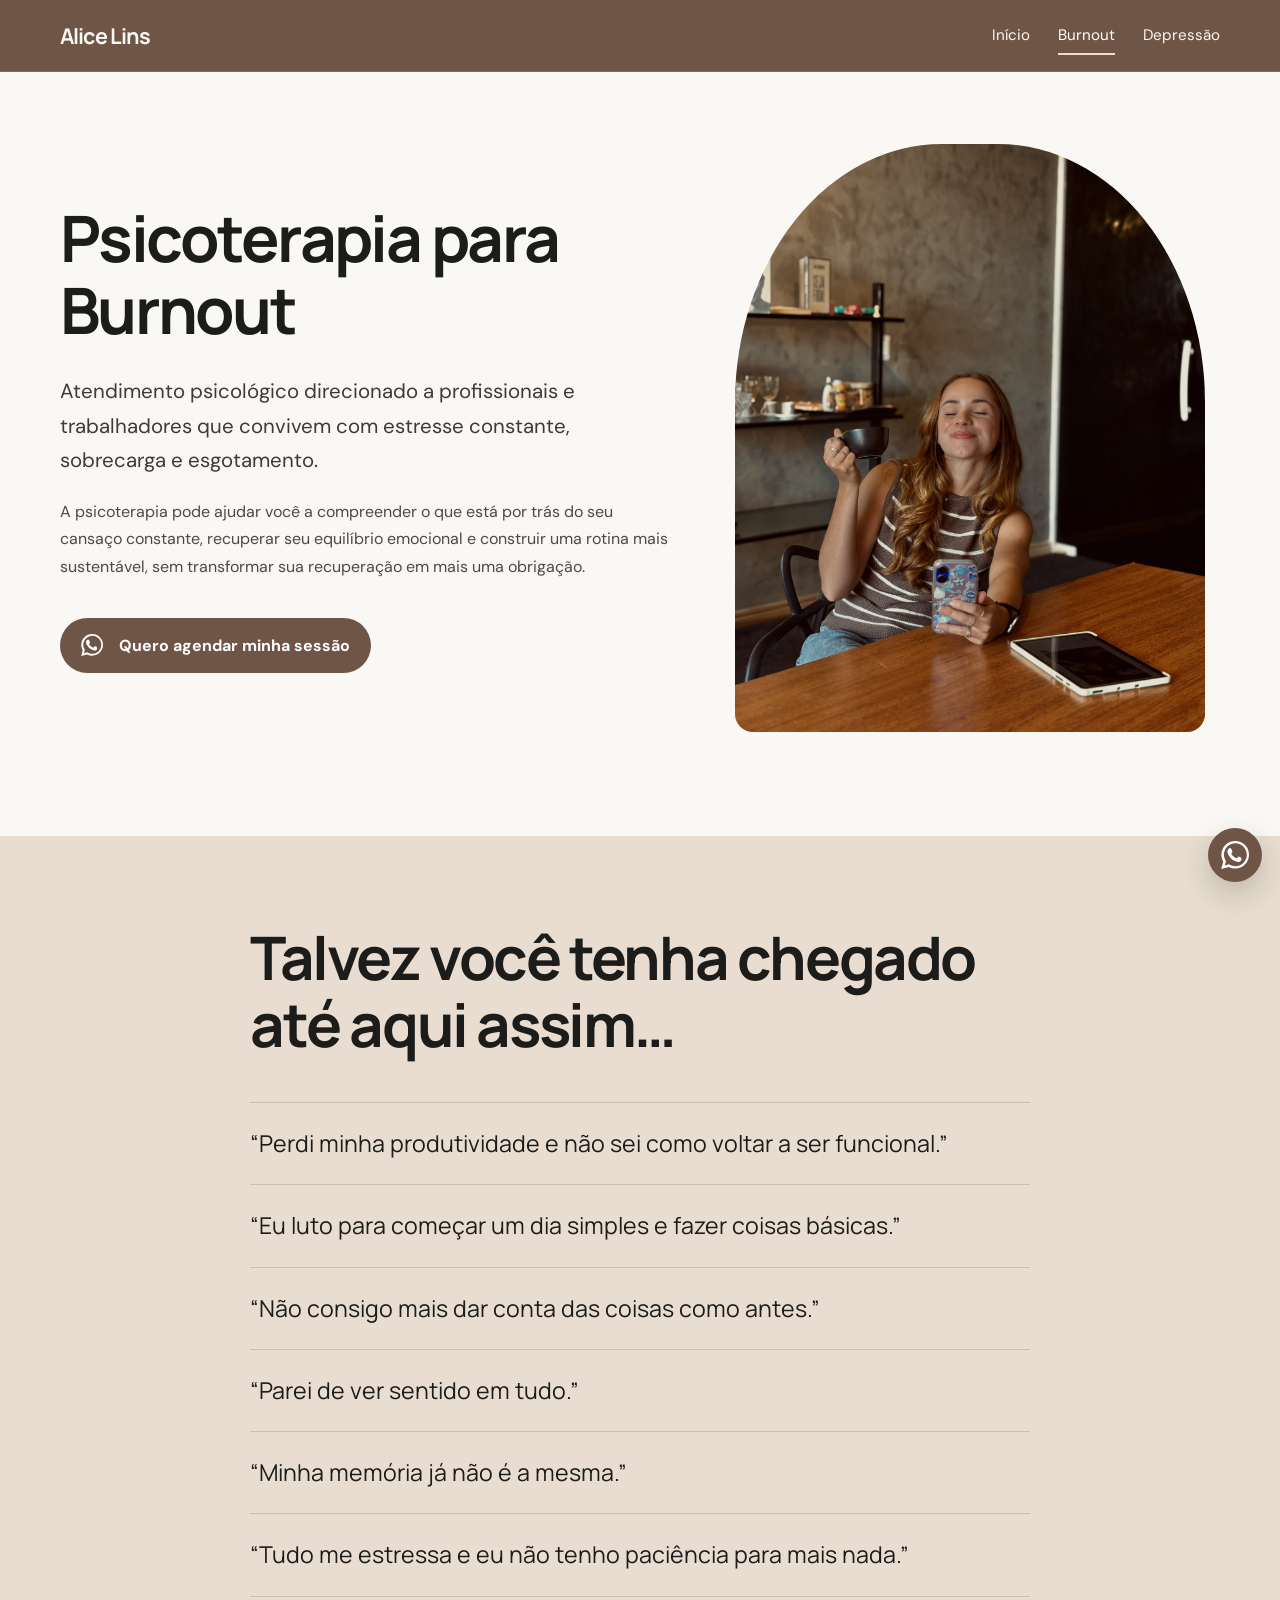
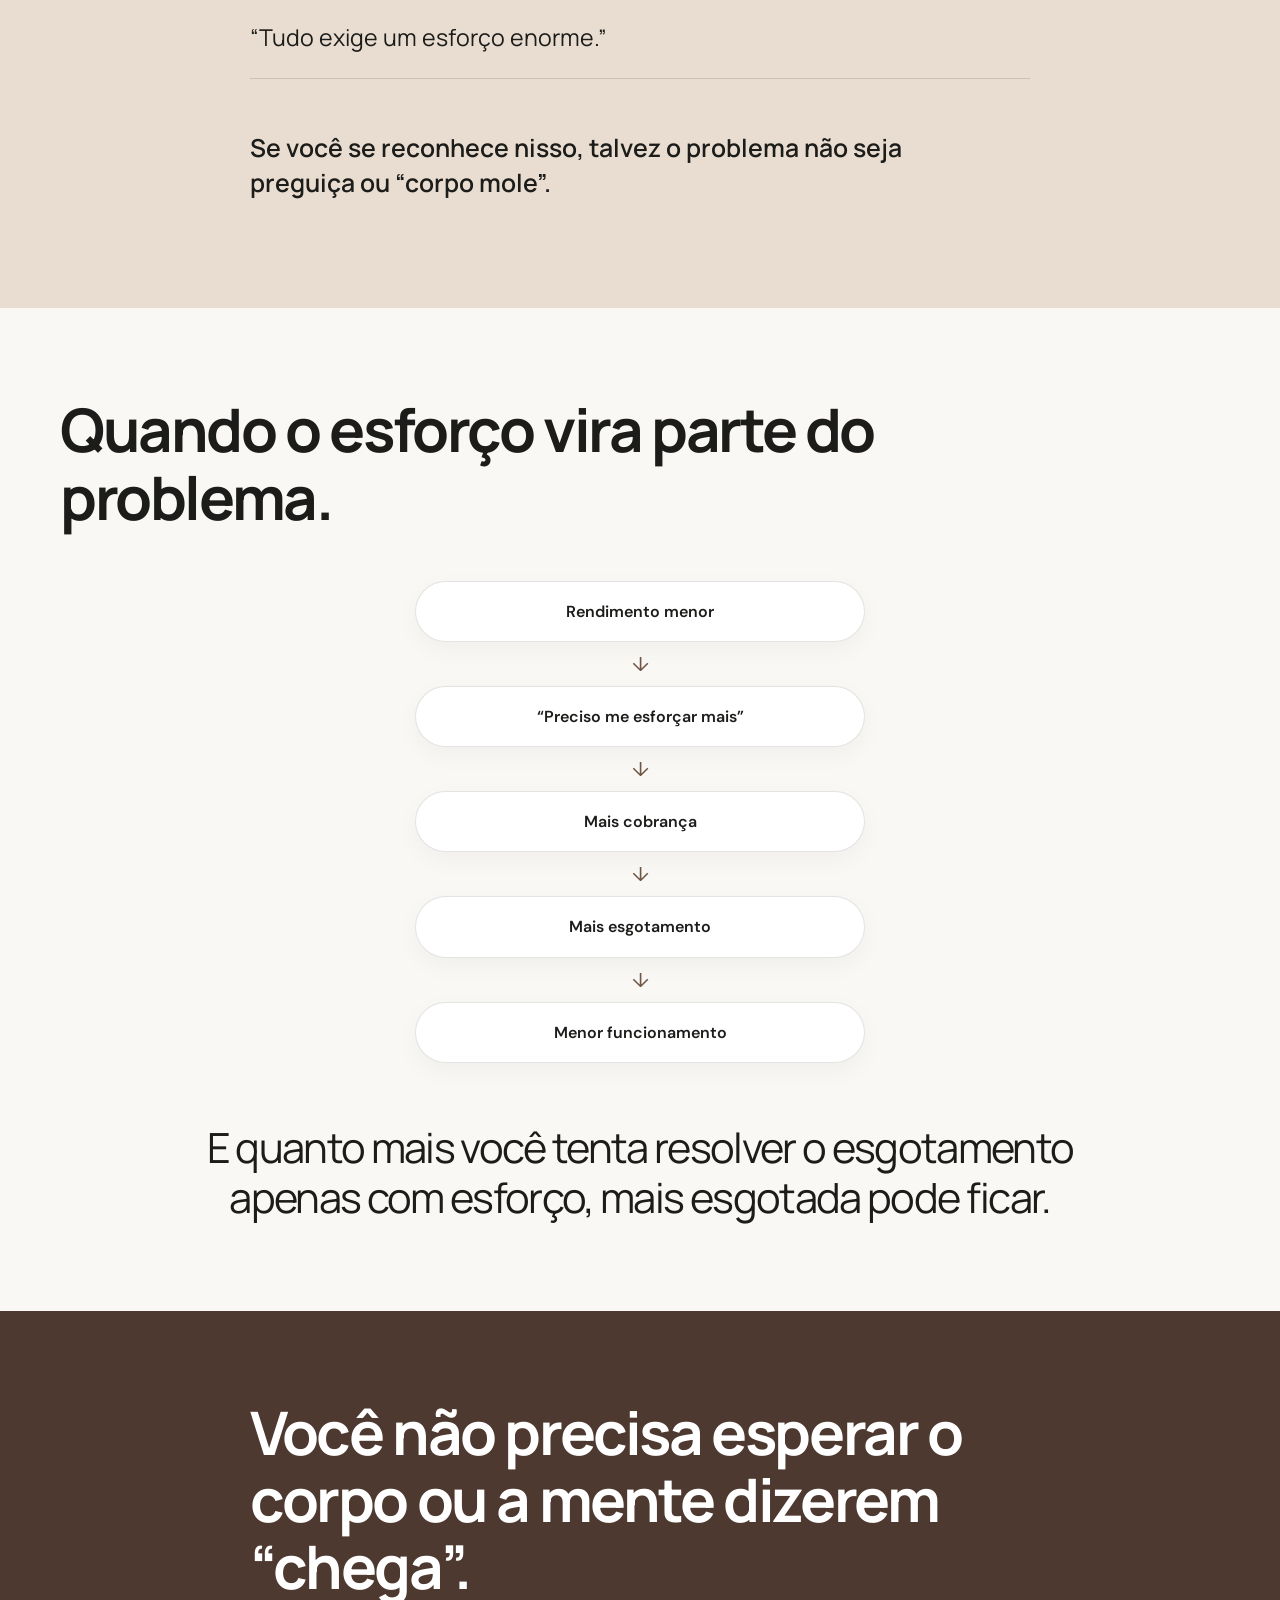
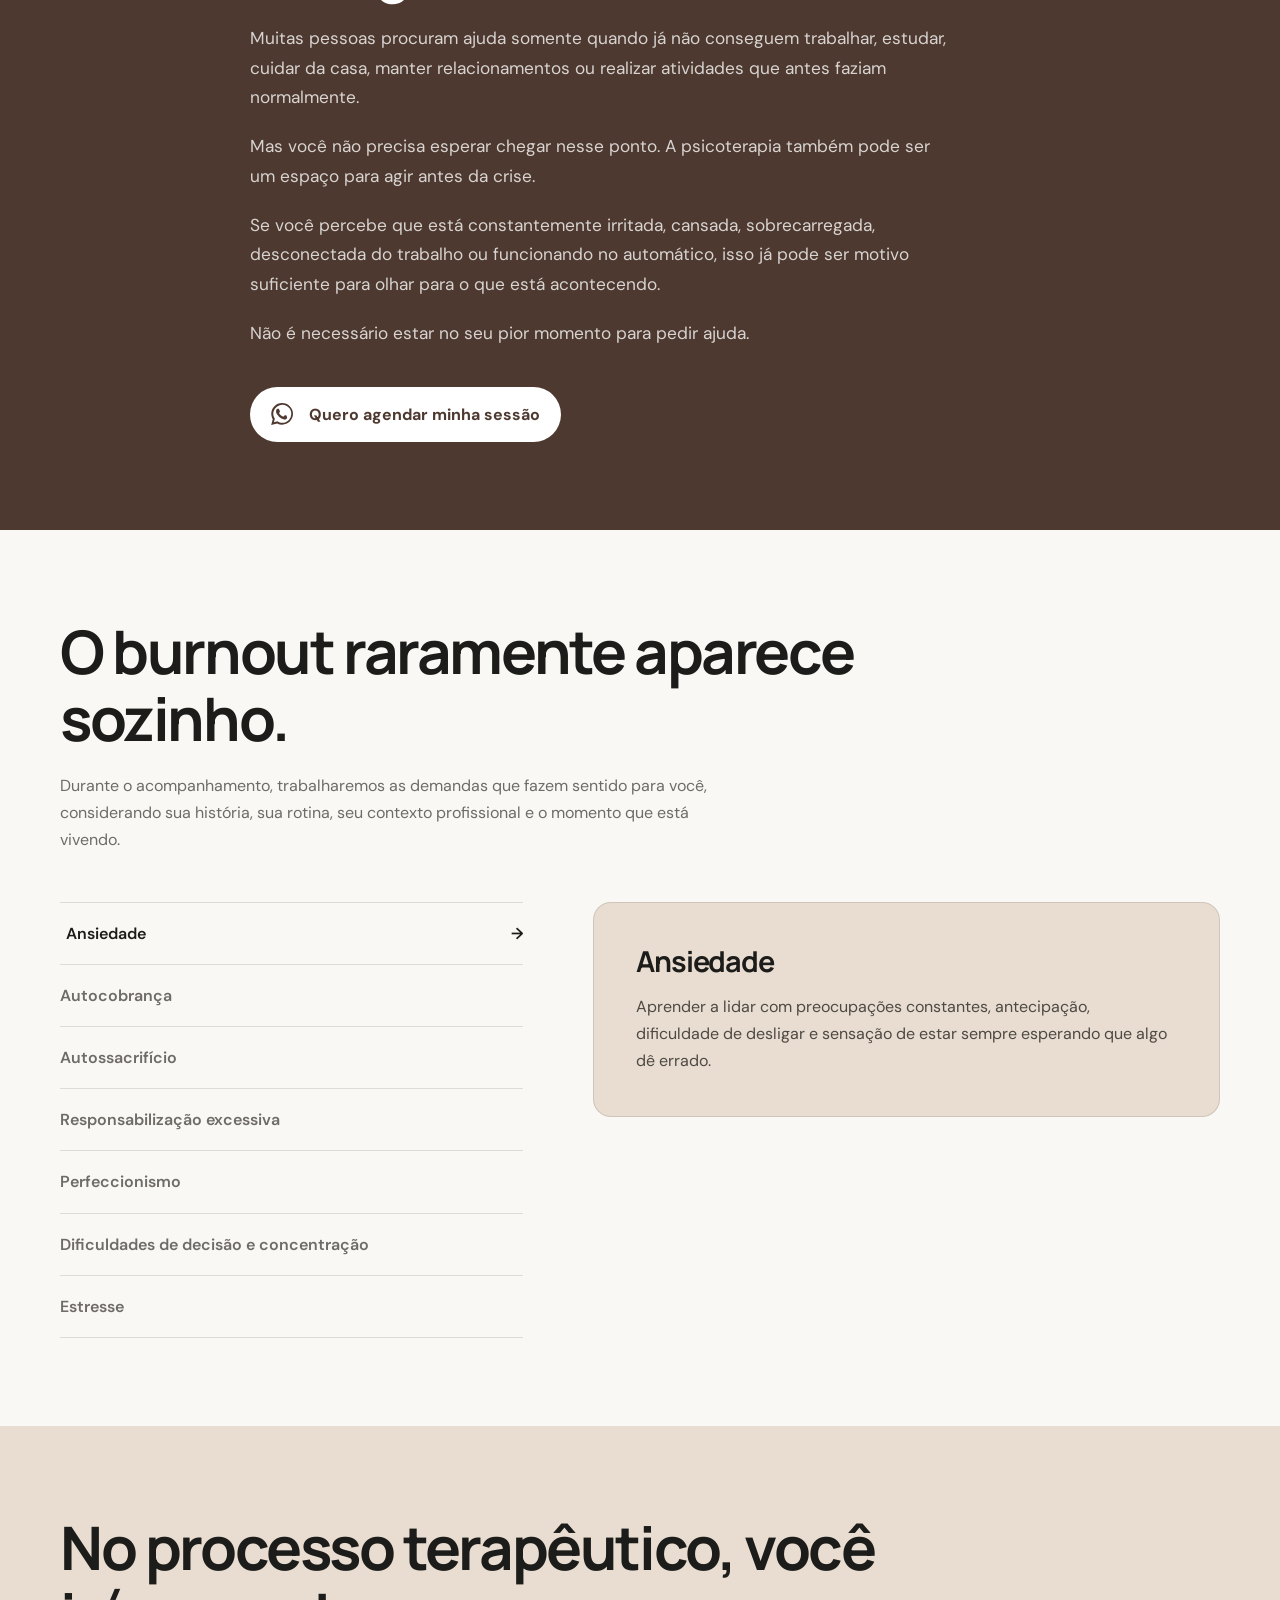
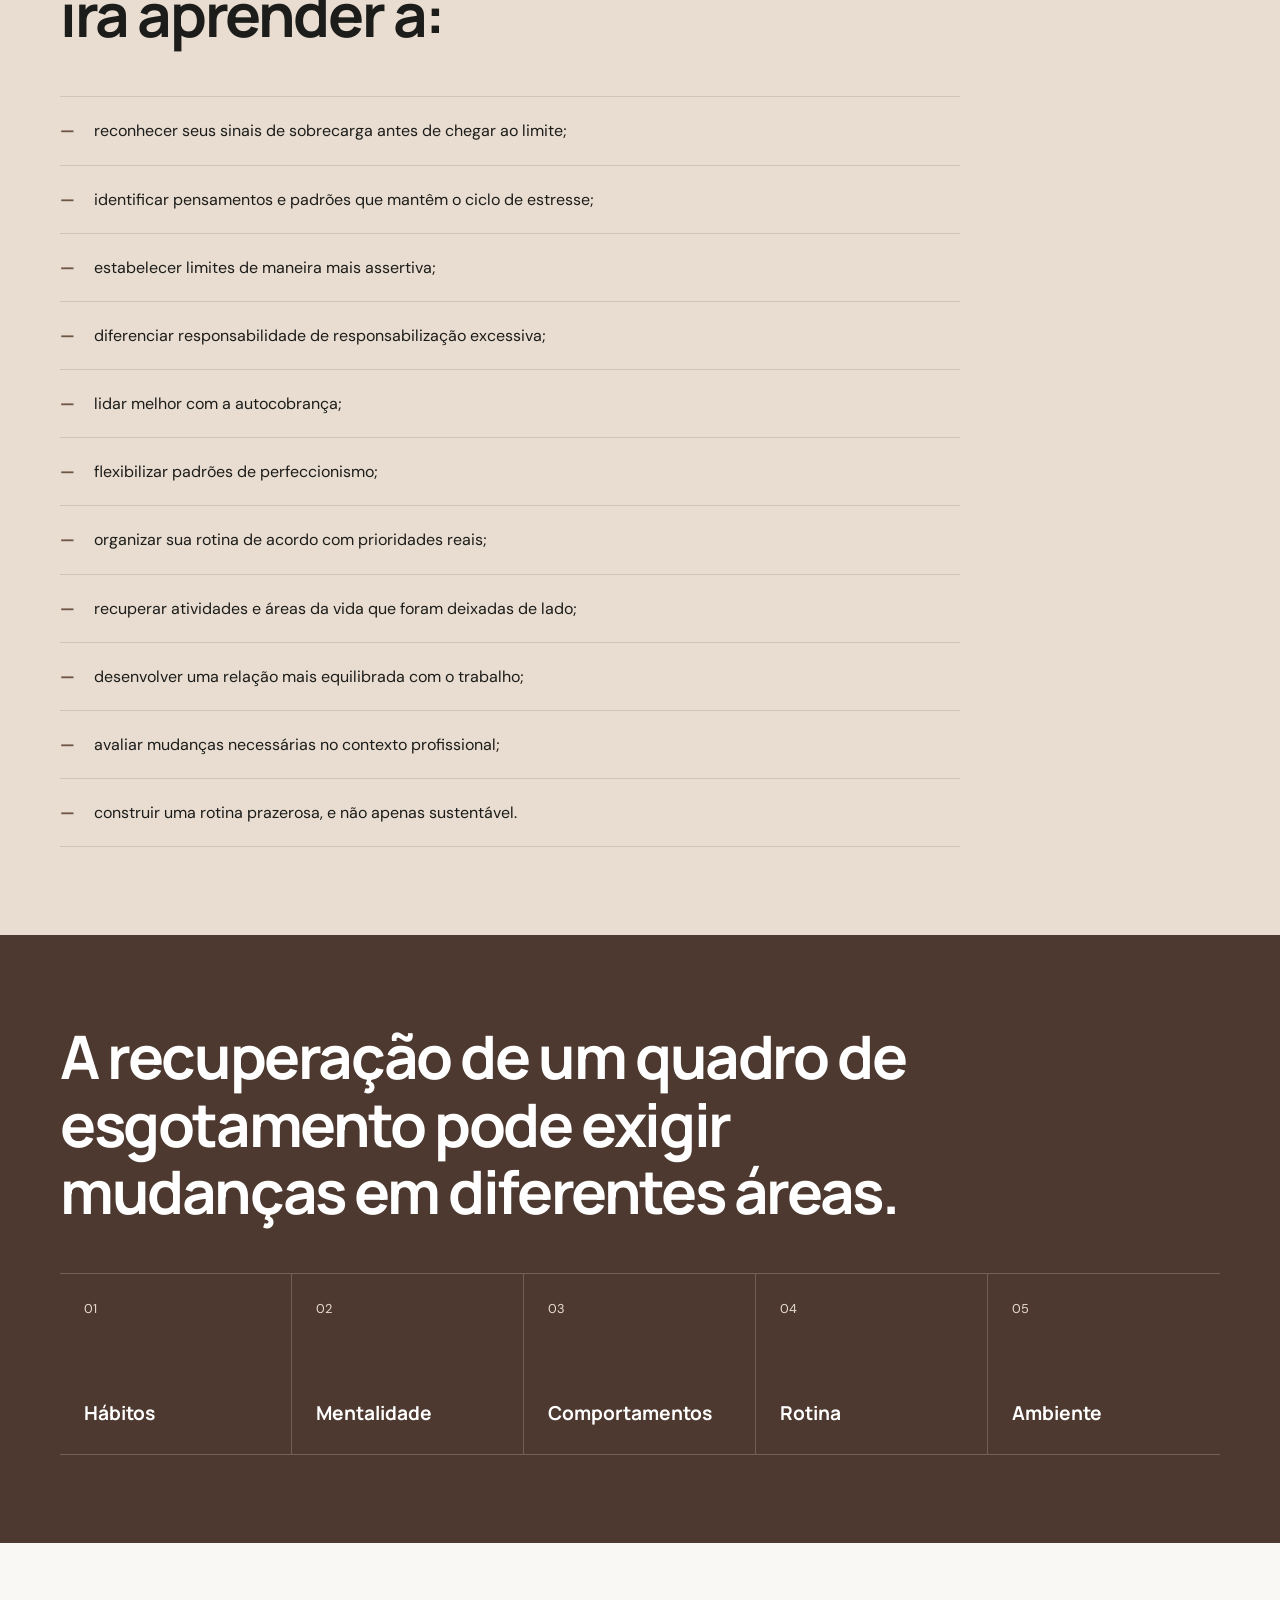
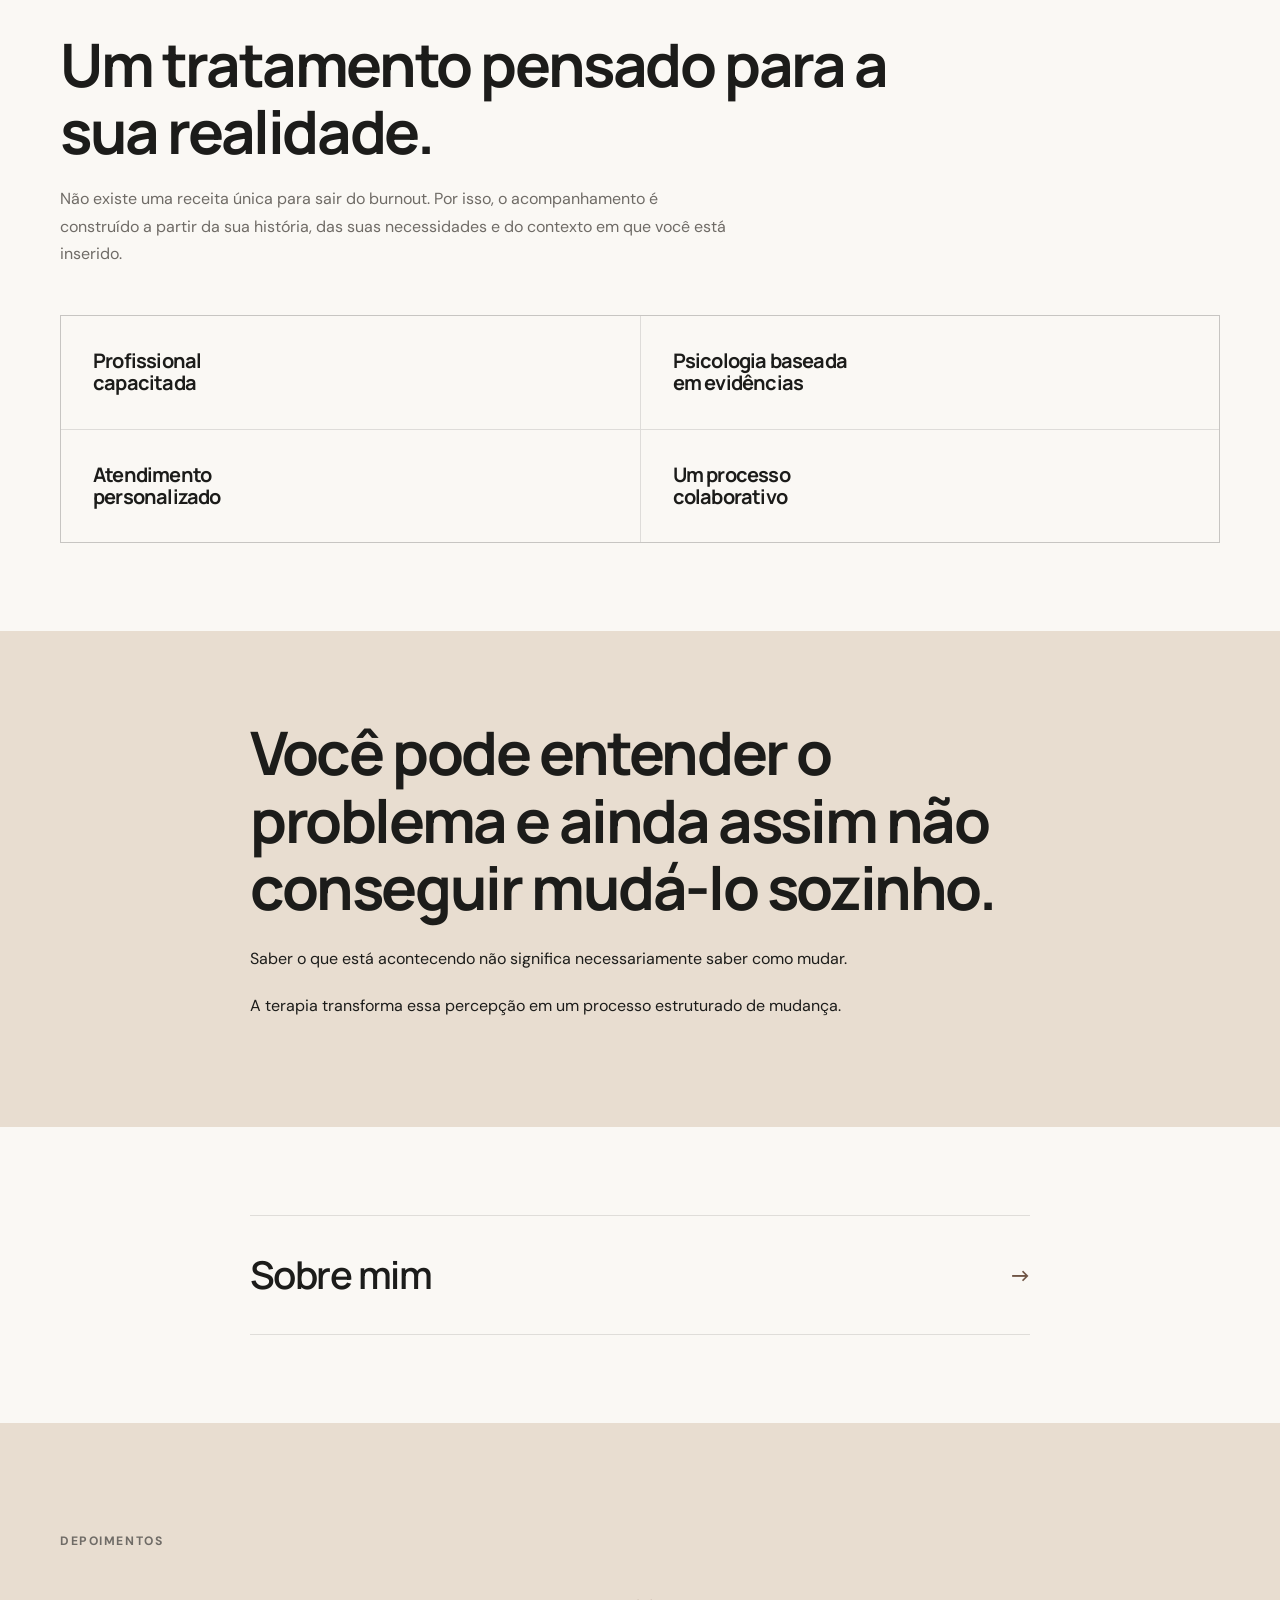
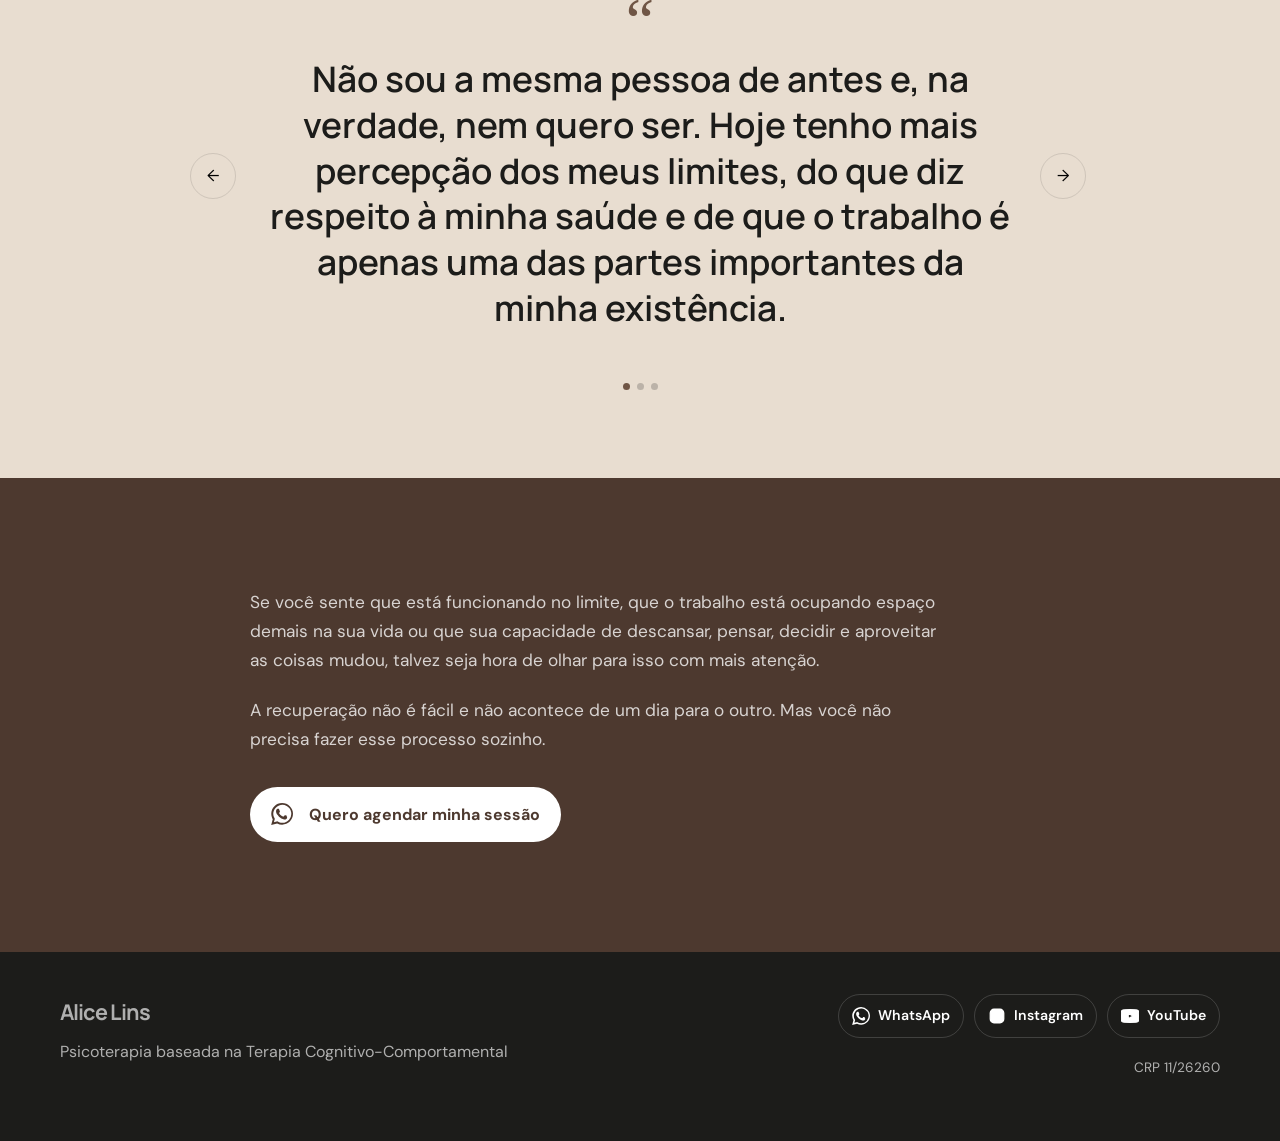
==== commit 86ba3b1d: "Alterando tamanho de títulos, parágrafos e adicionando as fotos." ====
--- a/burnout.html
+++ b/burnout.html
@@ -73,11 +73,7 @@
 
         <div class="hero-image-wrap reveal">
           <div class="hero-image-frame">
-            <img src="assets/images/alice.jpg" alt="Alice, psicóloga" class="alice-photo" loading="eager">
-            <div class="image-placeholder" aria-hidden="true">
-              <span>alice.jpg</span>
-              <small>Adicione a foto da Alice em<br>assets/images/alice.jpg</small>
-            </div>
+            <img src="assets/images/foto-3-alice.jpg" alt="Alice, psicóloga" class="alice-photo" loading="eager">
           </div>
         </div>
       </div>
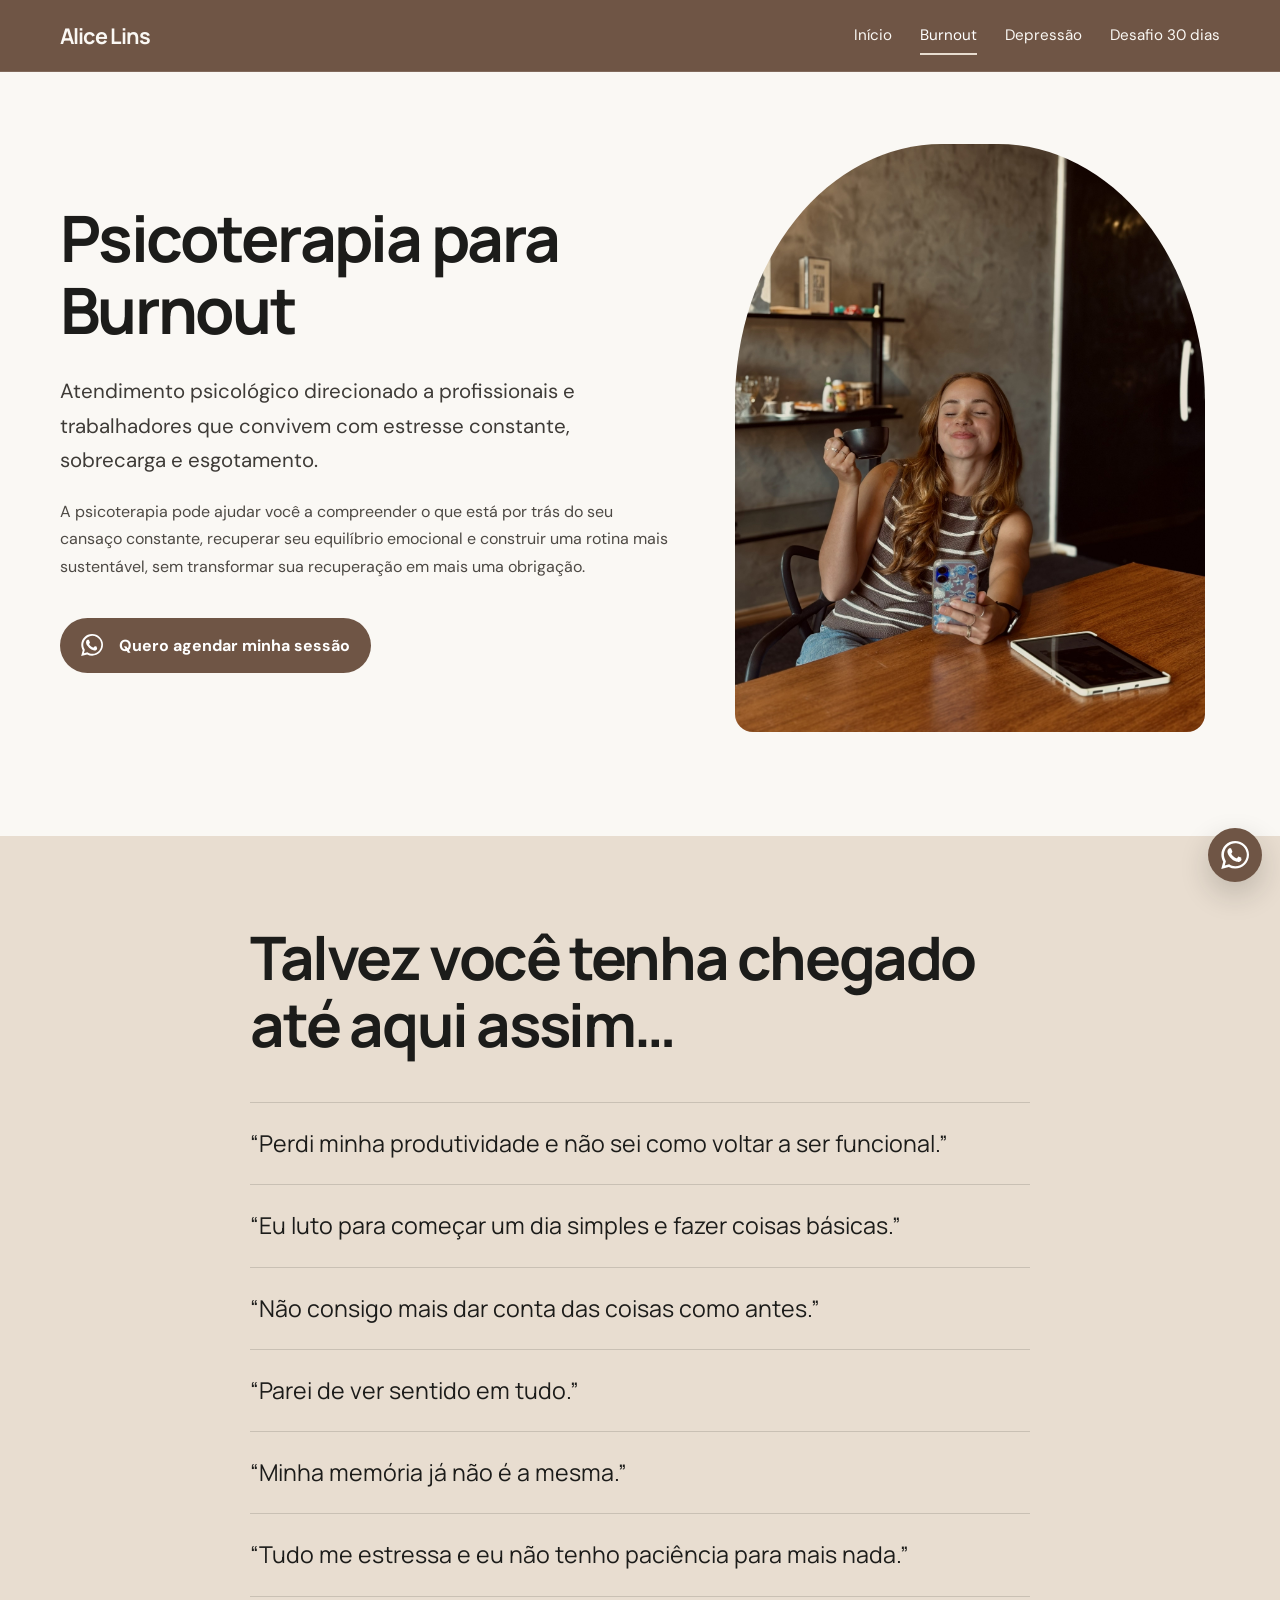
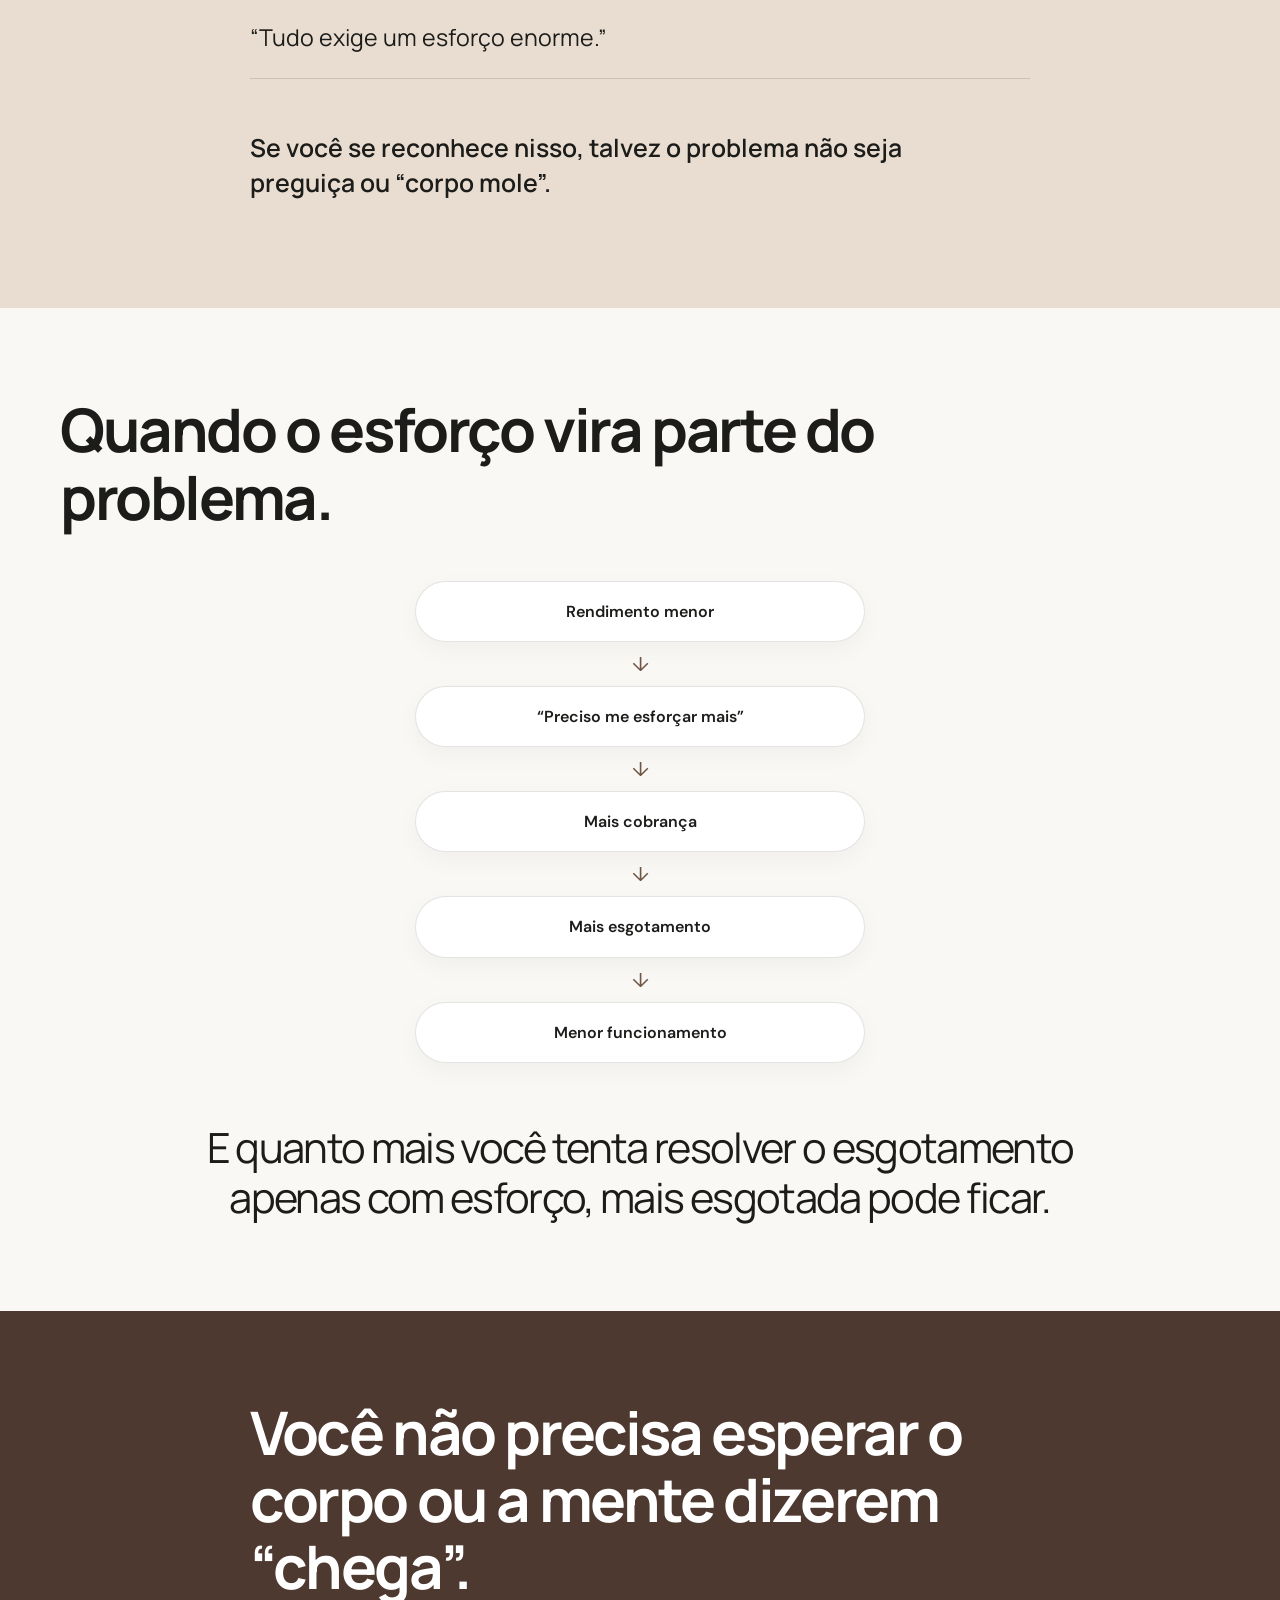
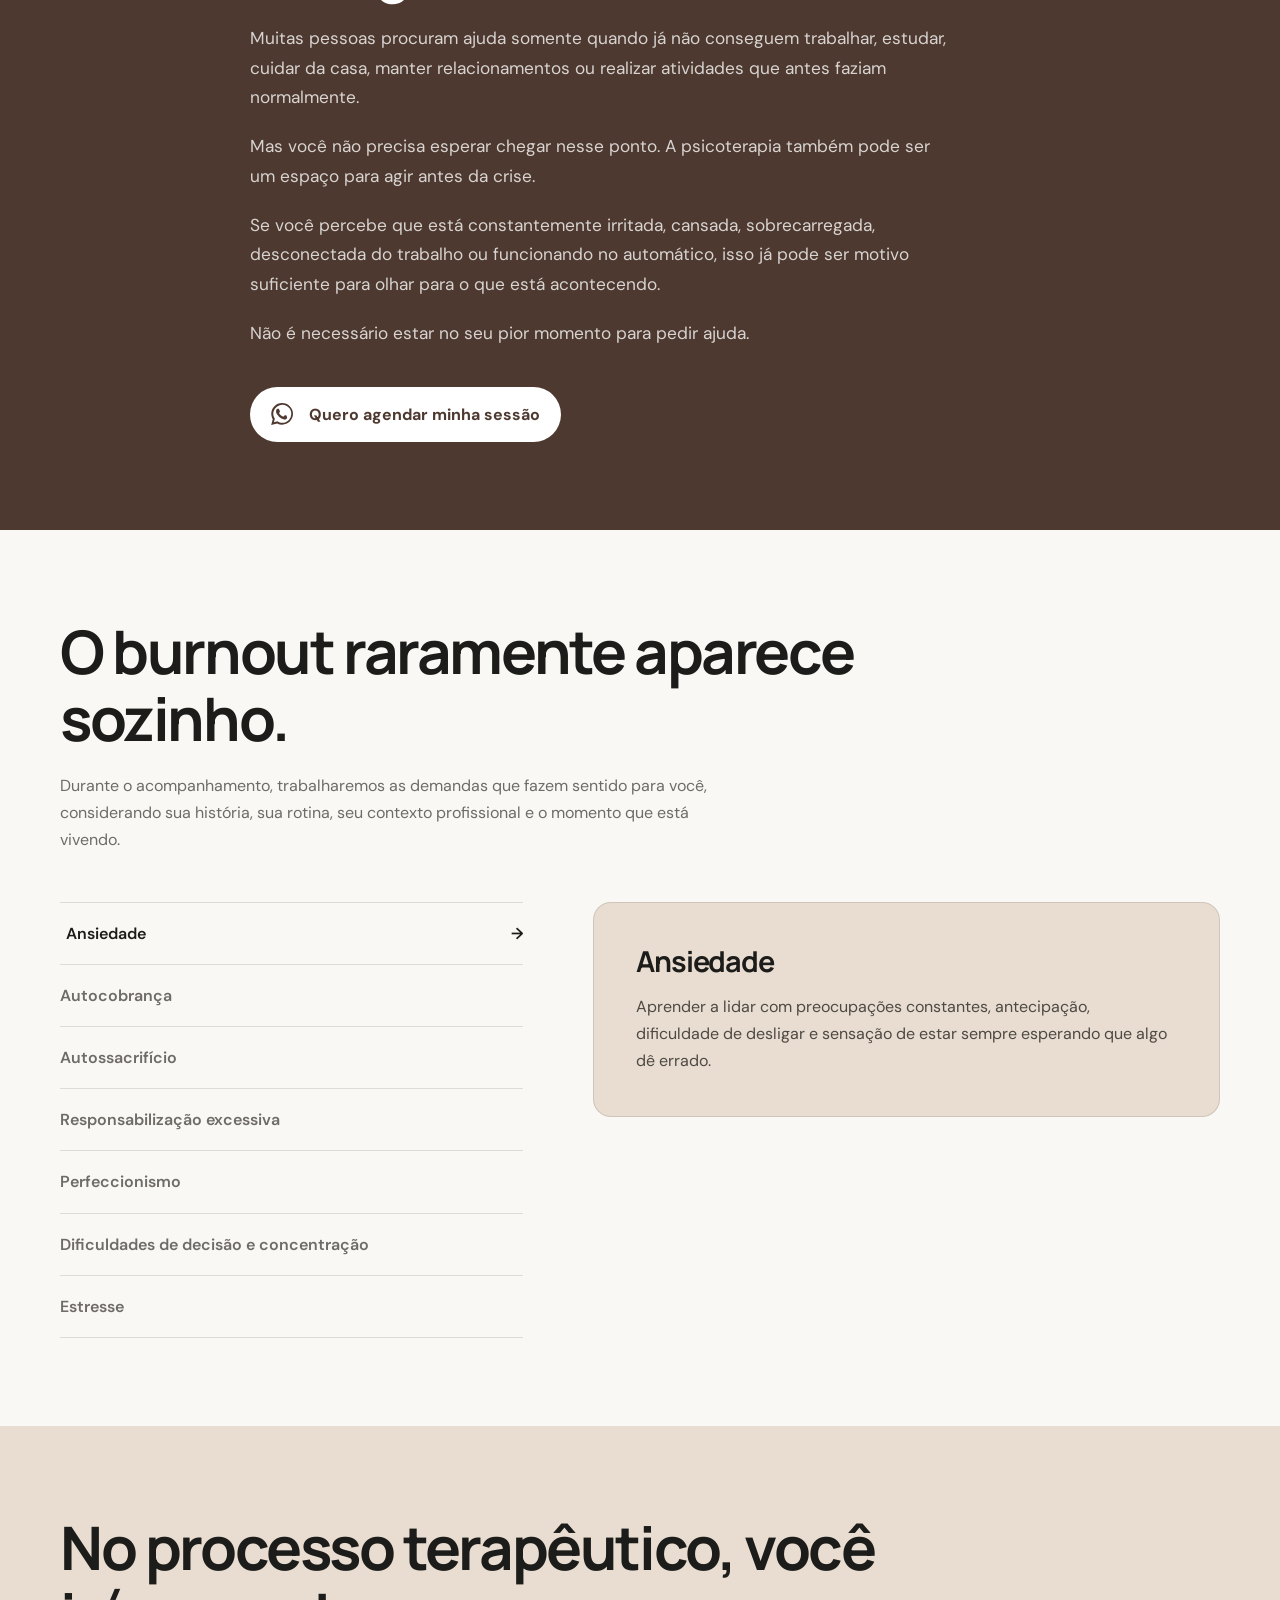
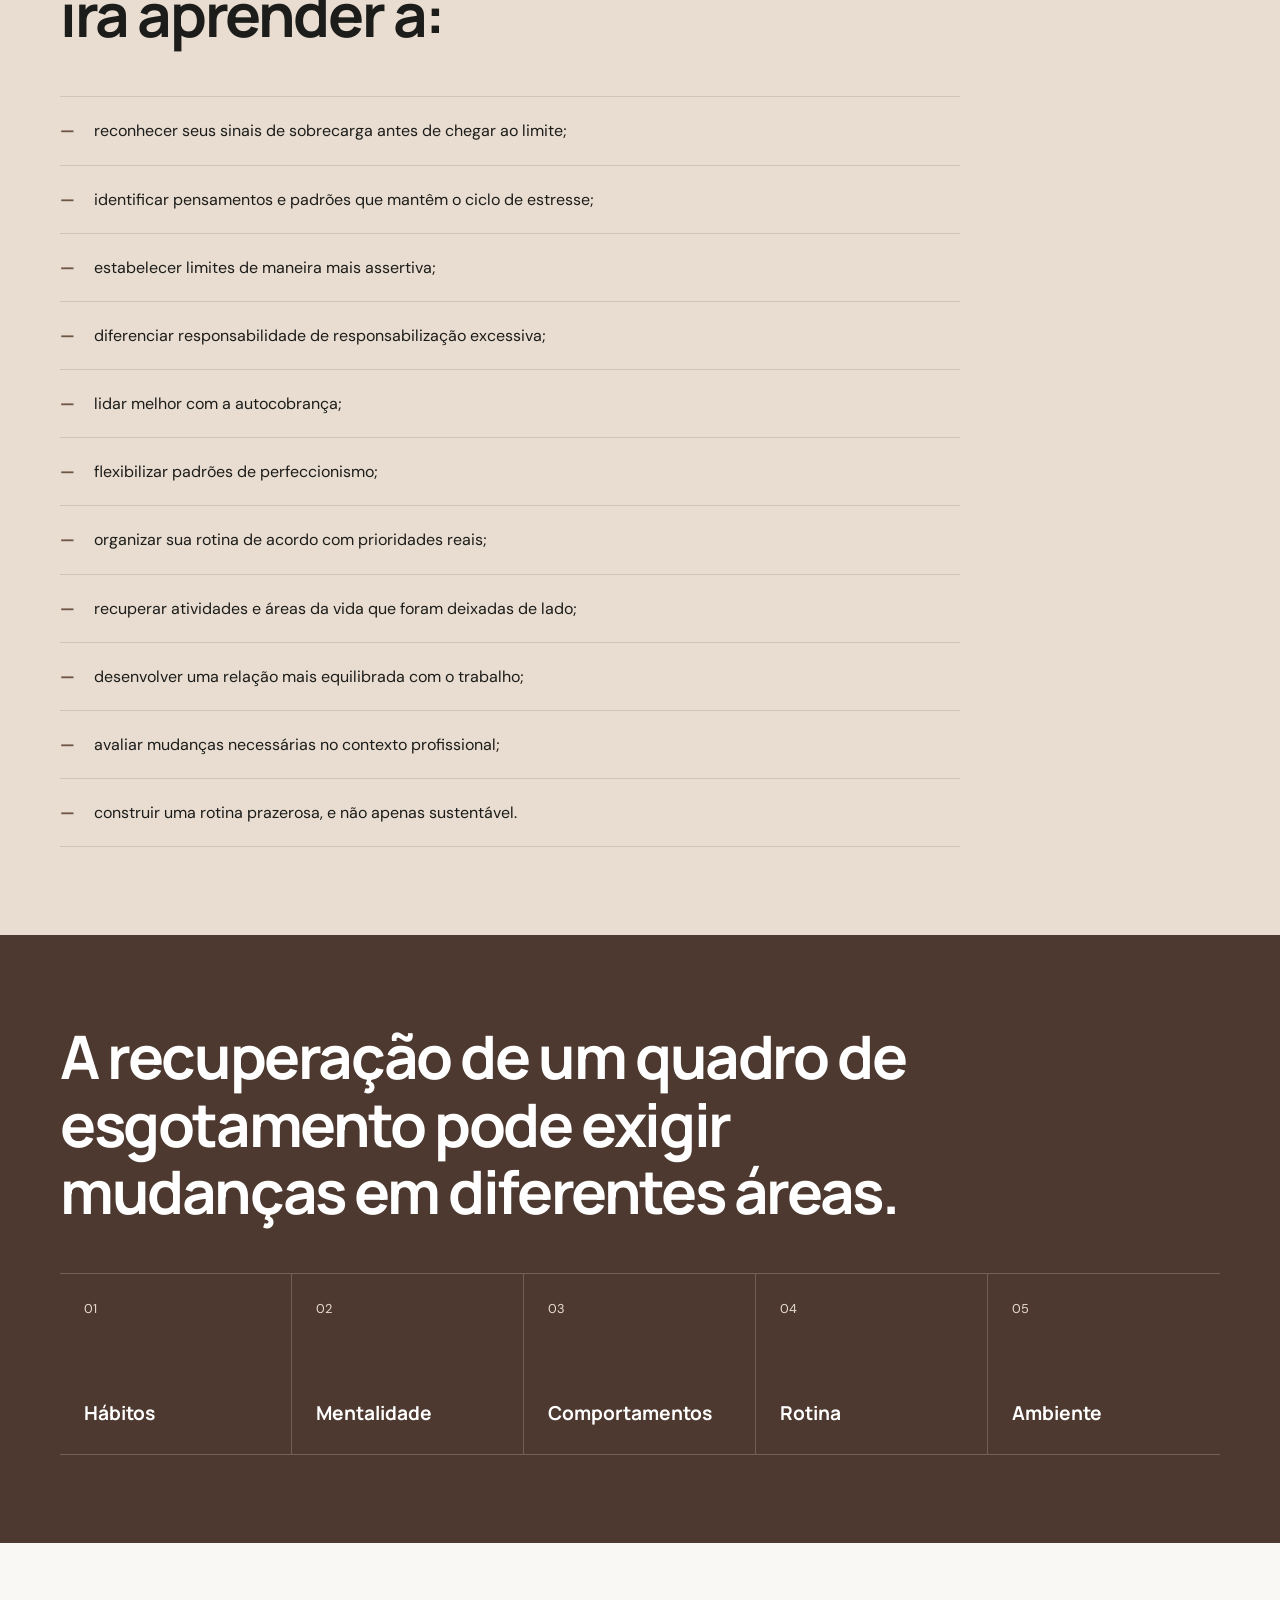
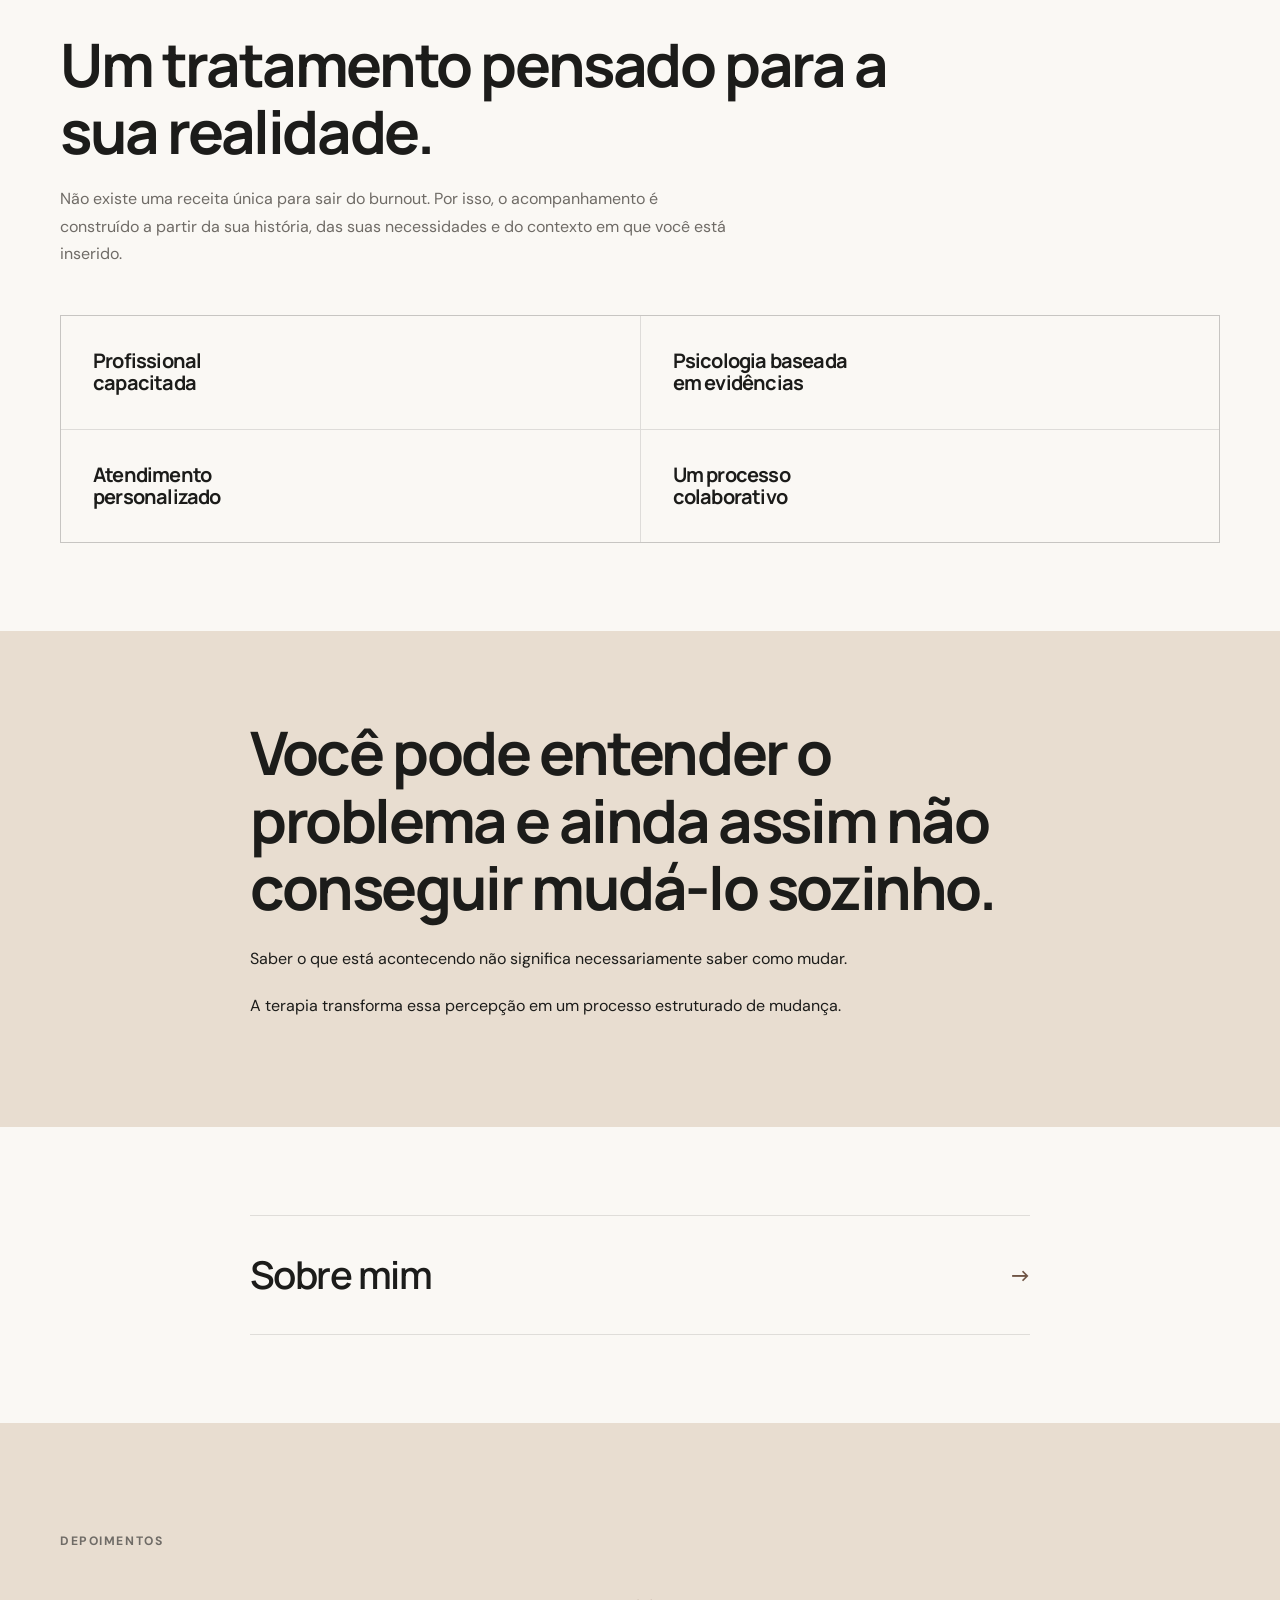
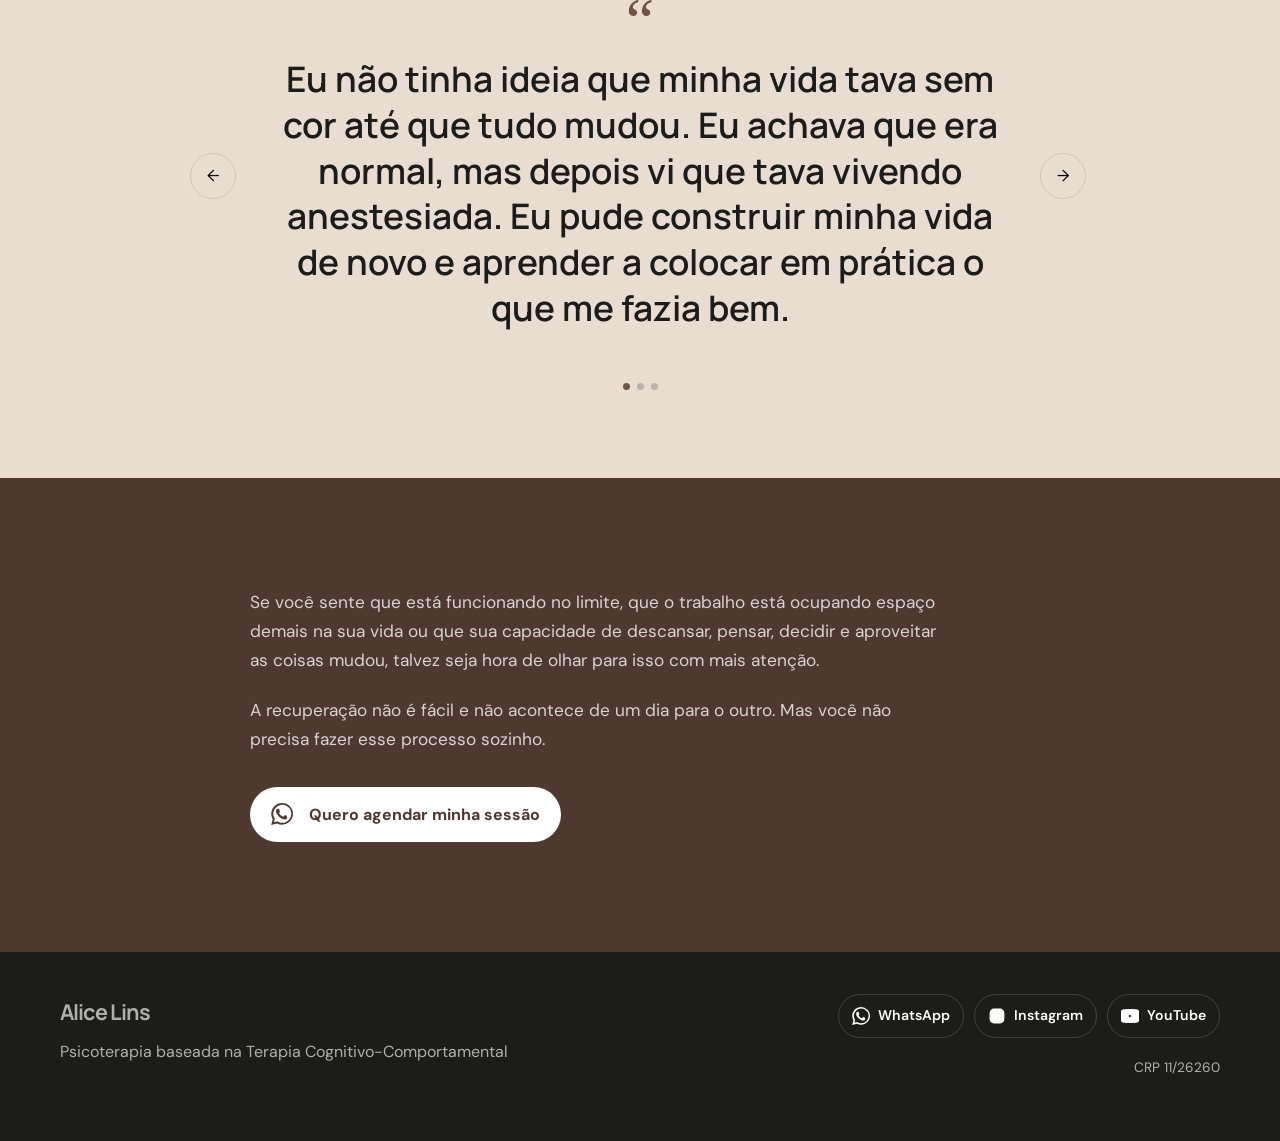
==== commit 13e4e7c6: "Incluindo workbook 30 dias no menu" ====
--- a/burnout.html
+++ b/burnout.html
@@ -10,6 +10,11 @@
   <meta property="og:type" content="website">
   <meta property="og:locale" content="pt_BR">
   <title>Psicóloga Alice | Psicoterapia para Burnout e Esgotamento</title>
+  <link
+    rel="icon"
+    type="image/png"
+    href="assets/favicon/favicon.svg"
+  >
   <link rel="preconnect" href="https://fonts.googleapis.com">
   <link rel="preconnect" href="https://fonts.gstatic.com" crossorigin>
   <link href="https://fonts.googleapis.com/css2?family=DM+Sans:wght@400;500;600;700&family=Manrope:wght@500;600;700&display=swap" rel="stylesheet">
@@ -47,6 +52,10 @@
 
         <a href="depressao.html">
           Depressão
+        </a>
+
+        <a href="workbook-mentalidade-desacelerada.html">
+          Desafio 30 dias
         </a>
 
       </nav>
--- a/css/style.css
+++ b/css/style.css
@@ -1108,6 +1108,166 @@
   color: var(--gray);
 }
 
+/* =========================================================
+   SERVIÇOS
+========================================================= */
+
+.services-section {
+  position: relative;
+  background: var(--beige);
+}
+
+.services-list {
+  position: relative;
+  max-width: 900px;
+  margin: 60px auto 0;
+  padding-left: 90px;
+}
+
+/* Linha que conecta os círculos */
+
+.services-list::before {
+  content: "";
+  position: absolute;
+  left: 36px;
+  top: 36px;
+  bottom: 36px;
+  width: 1px;
+  background: rgba(111, 85, 69, 0.28);
+}
+
+
+/* Cada serviço */
+
+.service-item {
+  position: relative;
+  display: grid;
+  grid-template-columns: 1fr;
+  padding: 0 0 58px;
+}
+
+.service-item:last-child {
+  padding-bottom: 0;
+}
+
+
+/* Círculo */
+
+.service-number {
+  position: absolute;
+  left: -90px;
+  top: 0;
+
+  width: 72px;
+  height: 72px;
+
+  display: flex;
+  align-items: center;
+  justify-content: center;
+
+  border: 1px solid var(--coffee);
+  border-radius: 50%;
+
+  background: var(--beige);
+  color: var(--coffee-dark);
+
+  font-family: "Cormorant Garamond", serif;
+  font-size: 1.55rem;
+  font-weight: 600;
+
+  z-index: 2;
+
+  transition:
+    background-color 220ms ease,
+    color 220ms ease,
+    transform 220ms ease,
+    box-shadow 220ms ease;
+}
+
+
+/* Conteúdo */
+
+.service-content {
+  max-width: 700px;
+  padding-top: 5px;
+}
+
+.service-content h3 {
+  margin: 0 0 12px;
+
+  color: var(--coffee-dark);
+
+  font-family: "Manrope", sans-serif;
+  font-size: 1.25rem;
+  font-weight: 700;
+}
+
+.service-content p {
+  max-width: 680px;
+  margin: 0;
+
+  color: var(--gray);
+
+  font-size: 1rem;
+  line-height: 1.8;
+}
+
+
+/* Interação */
+
+.service-item:hover .service-number {
+  background: var(--coffee);
+  color: var(--off-white);
+  transform: scale(1.06);
+  box-shadow: 0 10px 25px rgba(77, 57, 47, 0.14);
+}
+
+
+/* =========================================================
+   SERVIÇOS — MOBILE
+========================================================= */
+
+@media (max-width: 600px) {
+
+  .services-list {
+    margin-top: 45px;
+    padding-left: 62px;
+  }
+
+  .services-list::before {
+    left: 25px;
+    top: 30px;
+    bottom: 30px;
+  }
+
+  .service-item {
+    padding-bottom: 48px;
+  }
+
+  .service-number {
+    left: -62px;
+
+    width: 52px;
+    height: 52px;
+
+    font-size: 1.2rem;
+  }
+
+  .service-content {
+    padding-top: 2px;
+  }
+
+  .service-content h3 {
+    font-size: 1.08rem;
+    margin-bottom: 8px;
+  }
+
+  .service-content p {
+    font-size: 0.95rem;
+    line-height: 1.7;
+  }
+}
+
 .site-footer {
   padding: 42px 0;
   background: var(--black);
